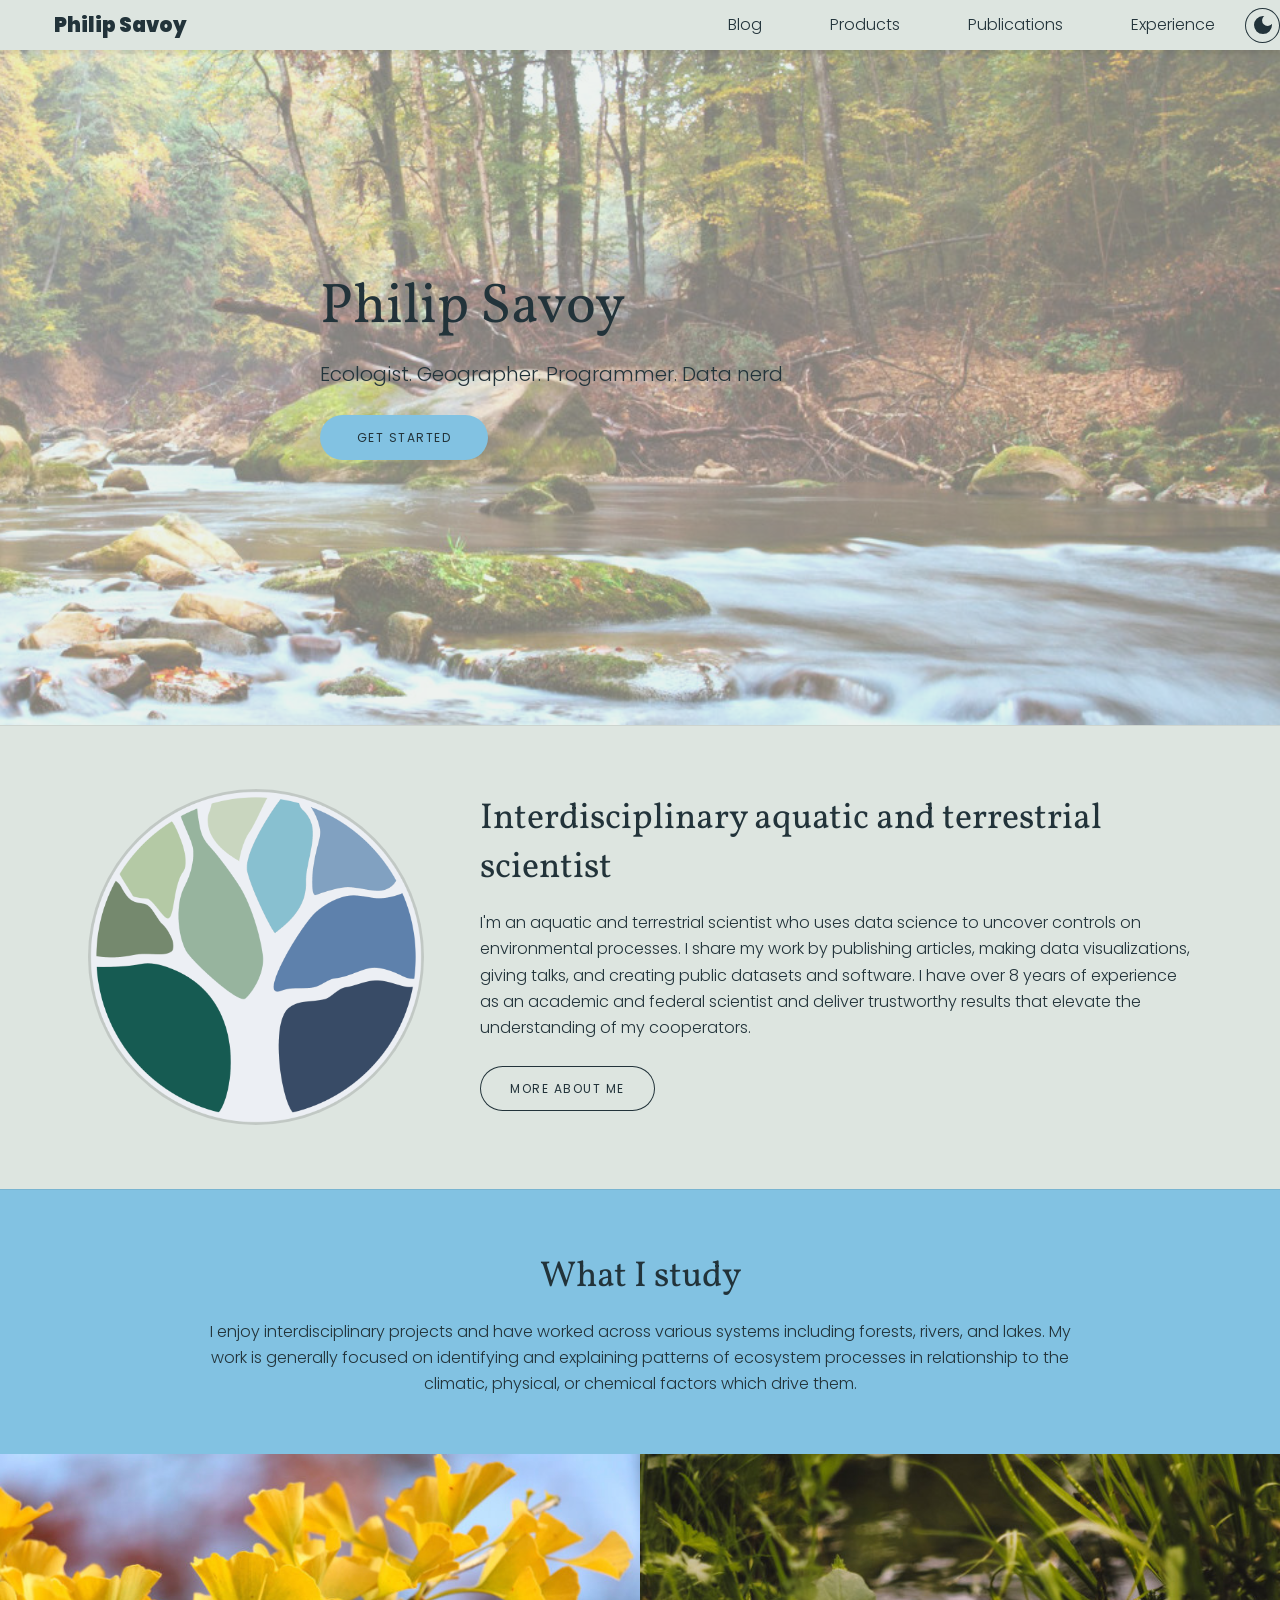
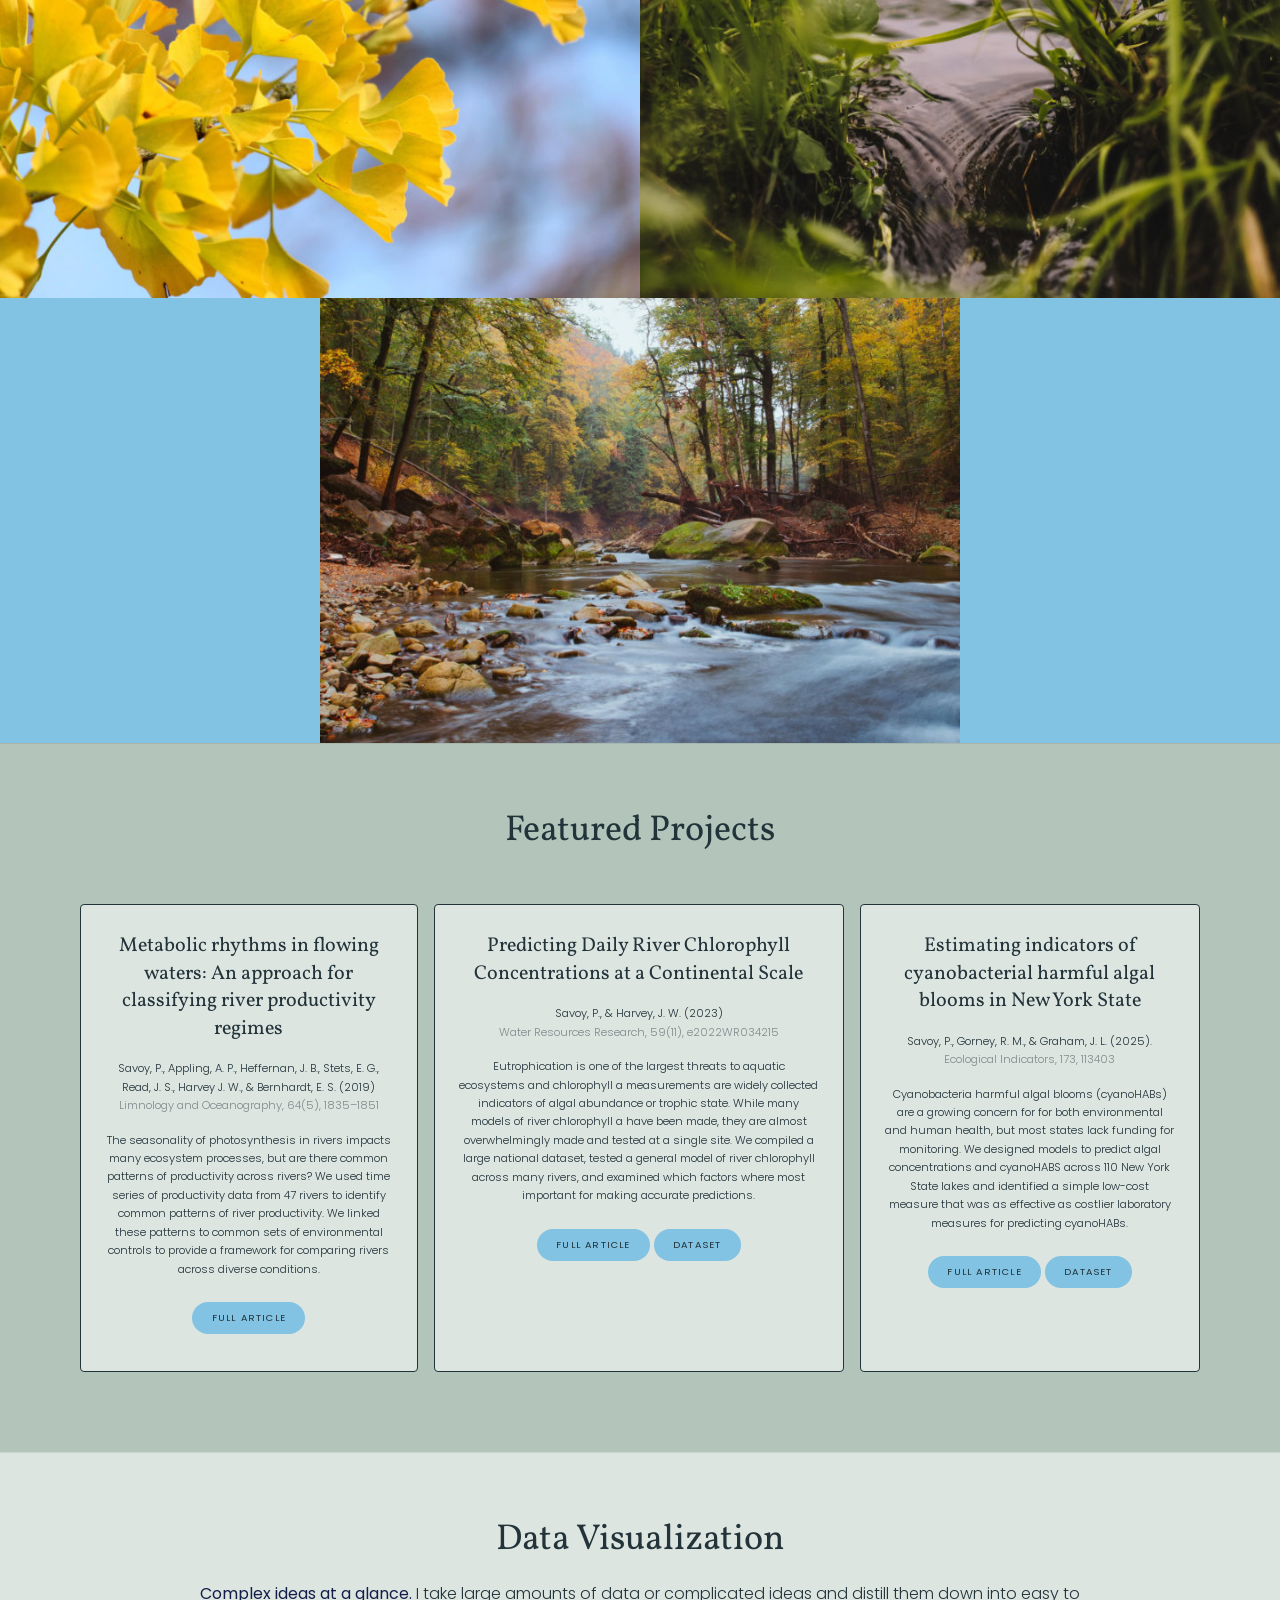
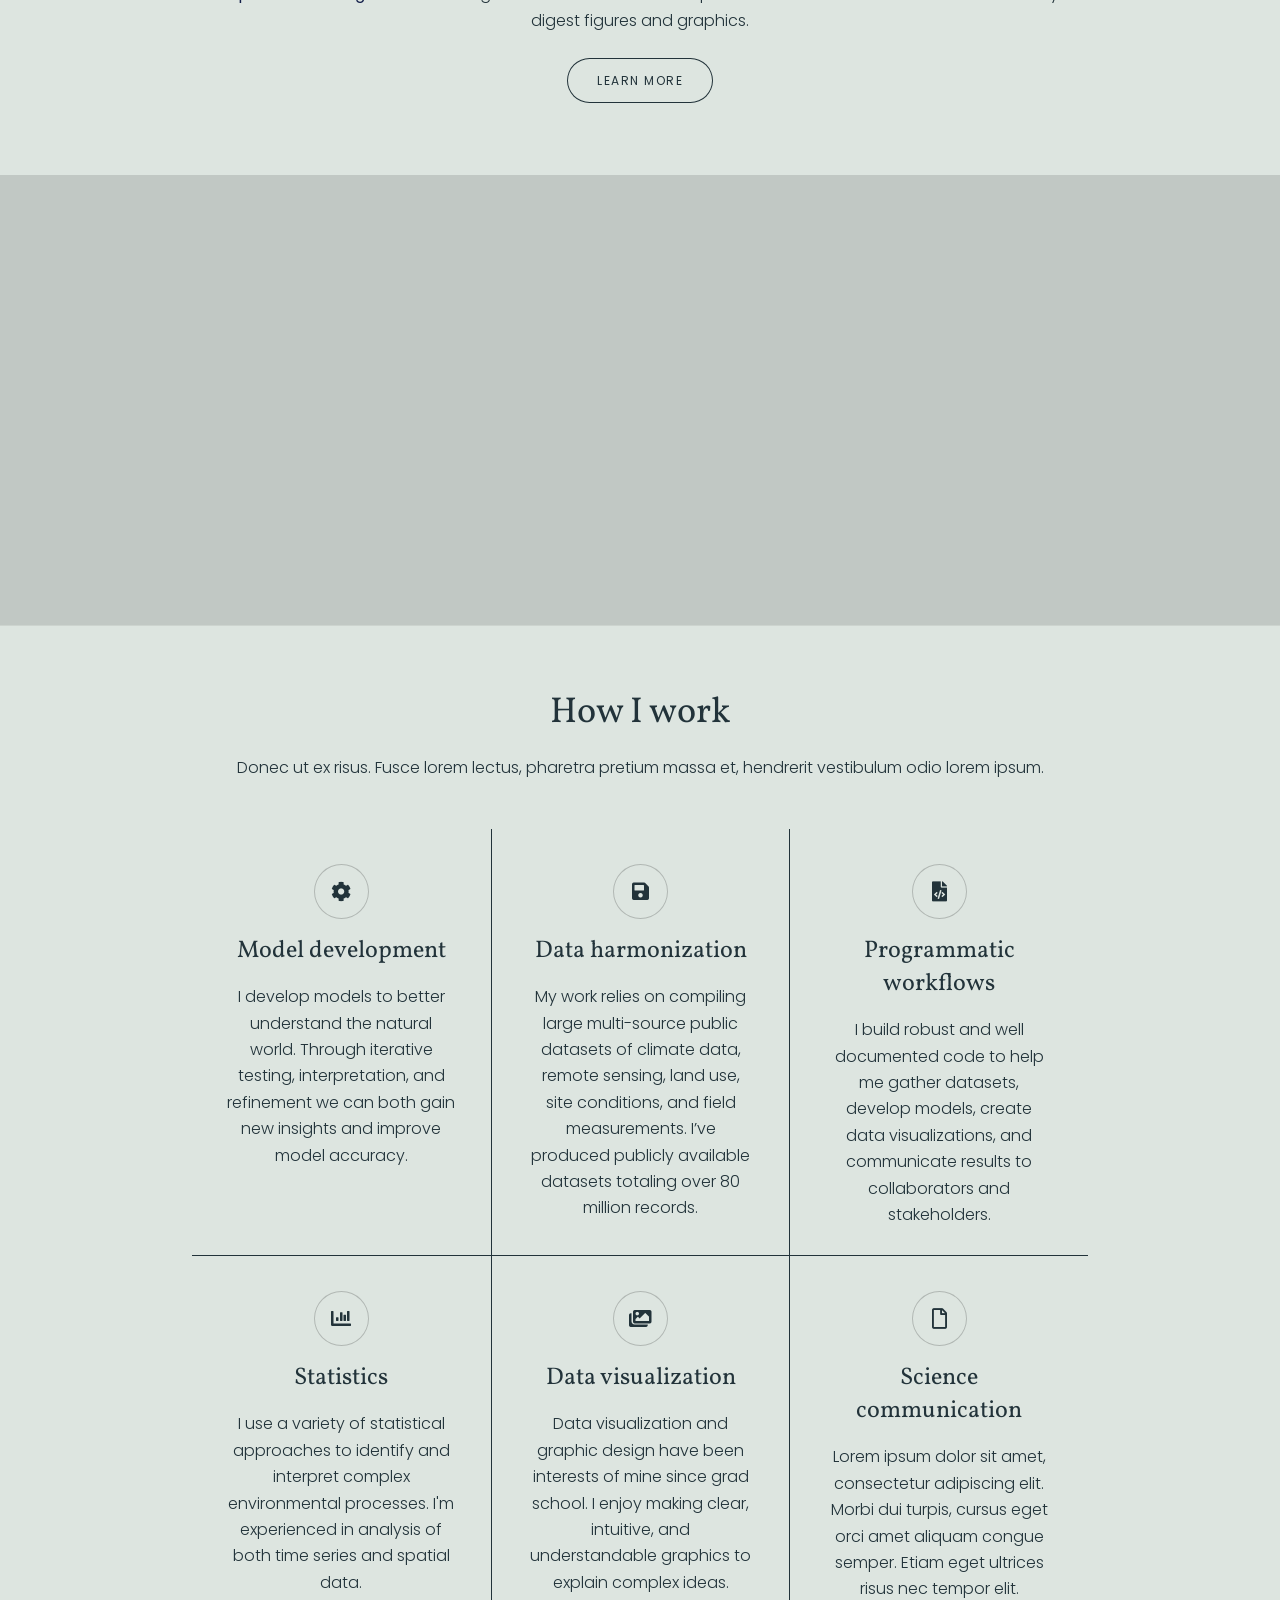
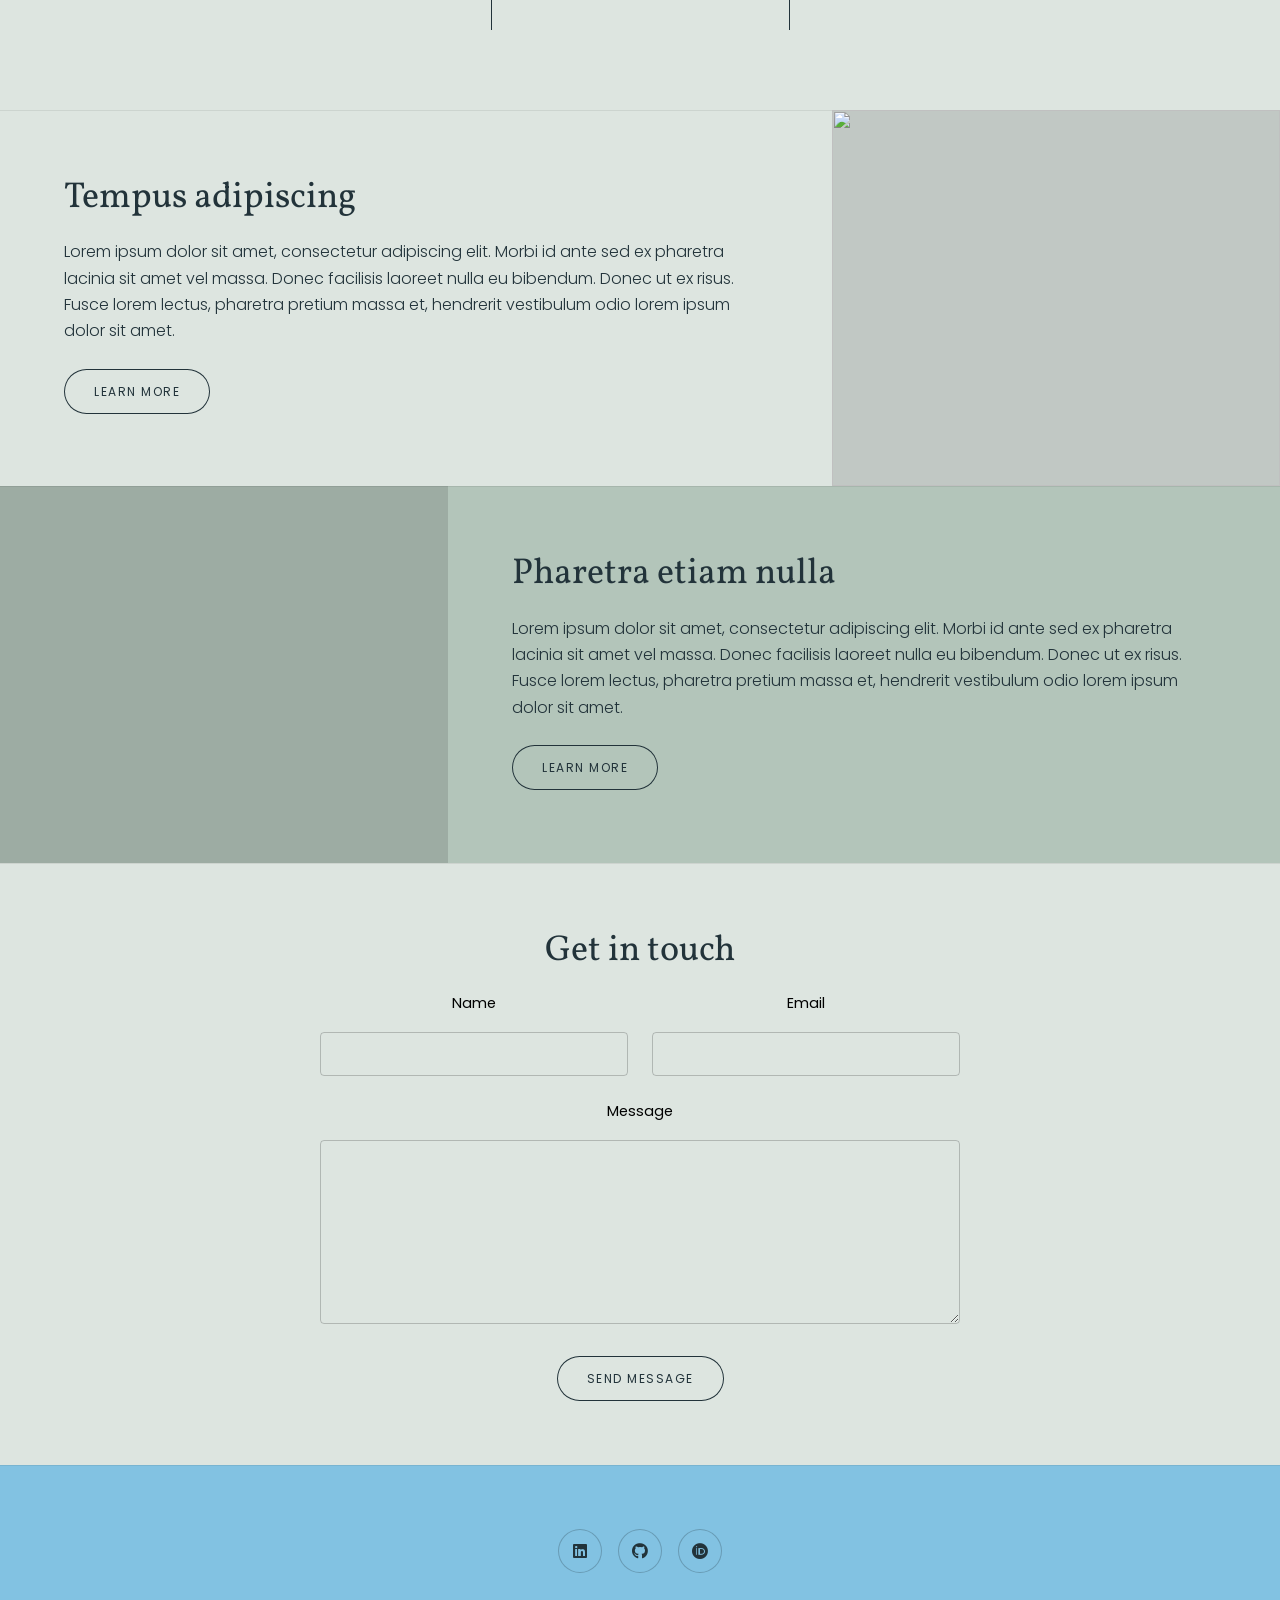
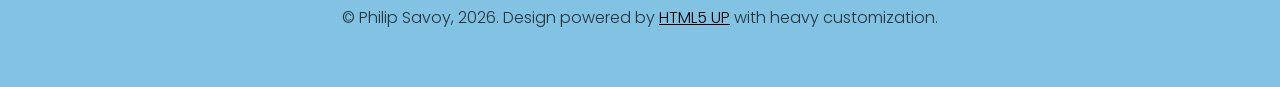
==== index.html @ df214ba5 "Adding bio section" ====
<!DOCTYPE HTML>
<!--
	Story by HTML5 UP
	html5up.net | @ajlkn
	Free for personal and commercial use under the CCA 3.0 license (html5up.net/license)
-->
<html>
	<head>
		<title>Philip Savoy</title>
		<meta charset="utf-8" />
		<meta name="viewport" content="width=device-width, initial-scale=1, user-scalable=no" />
		<link rel="stylesheet" href="assets/css/main.css" />
		<noscript><link rel="stylesheet" href="assets/css/noscript.css" /></noscript>

		<!-- JS for theme switch -->
		<script type="text/javascript" src="assets/js/darkmode.js" defer></script>
	</head>

	<body class="is-preload">
		<!-- Navbar -->
			<nav>
				<!-- Mobile sidebar menu -->
					<ul class="sidebar">
						<li onclick=hideSidebar()><a href="#"><svg xmlns="http://www.w3.org/2000/svg" height="26" viewBox="0 96 960 960"
									width="26">
									<path d="m249 849-42-42 231-231-231-231 42-42 231 231 231-231 42 42-231 231 231 231-42 42-231-231-231 231Z" />
								</svg></a></li>
						<li><a href="#">Blog</a></li>
						<li><a href="#">Products</a></li>
						<li><a href="publications.html">Publications</a></li>
						<li><a href="experience.html">Experience</a></li>
					</ul>
			
				<!-- Desktop menu -->
					<ul>
						<li><a href="index.html">Philip Savoy</a></li>
						<li class="hideOnMobile"><a href="#">Blog</a></li>
						<li class="hideOnMobile"><a href="#">Products</a></li>
						<li class="hideOnMobile"><a href="publications.html">Publications</a></li>
						<li class="hideOnMobile"><a href="experience.html">Experience</a></li>
						<li class="menu-button" onclick=showSidebar()><a href="#"><svg xmlns="http://www.w3.org/2000/svg" height="26"
									viewBox="0 96 960 960" width="26">
									<path d="M120 816v-60h720v60H120Zm0-210v-60h720v60H120Zm0-210v-60h720v60H120Z" />
								</svg></a></li>
						<button id="theme-switch">
							<svg xmlns="http://www.w3.org/2000/svg" height="24px" viewBox="0 -960 960 960" width="24px" fill="#e3e3e3">
								<path
									d="M480-120q-150 0-255-105T120-480q0-150 105-255t255-105q14 0 27.5 1t26.5 3q-41 29-65.5 75.5T444-660q0 90 63 153t153 63q55 0 101-24.5t75-65.5q2 13 3 26.5t1 27.5q0 150-105 255T480-120Z" />
							</svg>
							<svg xmlns="http://www.w3.org/2000/svg" height="24px" viewBox="0 -960 960 960" width="24px" fill="#e3e3e3">
								<path
									d="M338.5-338.5Q280-397 280-480t58.5-141.5Q397-680 480-680t141.5 58.5Q680-563 680-480t-58.5 141.5Q563-280 480-280t-141.5-58.5ZM200-440H40v-80h160v80Zm720 0H760v-80h160v80ZM440-760v-160h80v160h-80Zm0 720v-160h80v160h-80ZM256-650l-101-97 57-59 96 100-52 56Zm492 496-97-101 53-55 101 97-57 59Zm-98-550 97-101 59 57-100 96-56-52ZM154-212l101-97 55 53-97 101-59-57Z" />
							</svg>
						</button>
					</ul>
			</nav>
			
			<script>
				function showSidebar() {
					const sidebar = document.querySelector('.sidebar')
					sidebar.style.display = 'flex'
				}
				function hideSidebar() {
					const sidebar = document.querySelector('.sidebar')
					sidebar.style.display = 'none'
				}
			</script>

		<!-- Wrapper -->
			<div id="wrapper" class="divided">

				<!-- Hero banner -->
					<section class="banner style5 orient-left content-align-left image-position-right fullscreen onload-image-fade-in onload-content-fade-right">
						<div class="content">
							<h1>Philip Savoy</h1>
							<p class="major">Ecologist. Geographer. Programmer. Data nerd</p>
							<ul class="actions stacked">
								<li><a href="#first" class="button pal-primary big wide smooth-scroll-middle">Get Started</a></li>
							</ul>
						</div>
						<div class="image">
							<img src="images/hero-banner.jpg" alt="" />
						</div>
					</section>

				<!-- Personal introduction -->
					<section class="spotlight style2 color2 orient-right content-align-left image-position-center onscroll-image-fade-in" id="first">
						<div class="content">
							<h2>Interdisciplinary aquatic and terrestrial scientist</h2>
							<p>
								I'm an aquatic and terrestrial scientist who uses data science to 
								uncover controls on environmental processes. I share my work by 
								publishing articles, making data visualizations, giving talks, and 
								creating public datasets and software. I have over 8 years of experience 
								as an academic and federal scientist and deliver trustworthy results that
								elevate the understanding of my cooperators.
							</p>

							<ul class="actions stacked">
								<li><a href="bio.html" class="button default">More about me</a></li>
							</ul>
						</div>
						<div class="image">
							<img src="images/personal-logo.png" alt="" />
						</div>
					</section>

				<!-- What I study gallery -->
					<section class="wrapper style1 color3 align-center">
						<!-- Section heading -->
							<div class="inner">
								<h2>What I study</h2>
								<p>
									I enjoy interdisciplinary projects and have worked across various systems including forests, rivers, and lakes. 
									My work is generally focused on identifying and explaining patterns of ecosystem processes in relationship 
									to the climatic, physical, or chemical factors which drive them.
								</p>
							</div>
					
						<!-- Gallery -->
							<div class="gallery style1 big lightbox onscroll-fade-in">
								<!-- Phenology -->
									<article>
										<a href="phenology.html" class="image">
											<img src="images/gallery/thumbs/phenology-gallery.jpg" alt="" />
										</a>
										<div class="caption">
											<h3>Phenology</h3>
											<p>Phenology is the rhythm of the natural world and results from interactions between biology and the environment.</p>
											<ul class="actions fixed">
												<li><span class="button small">Learn more</span></li>
											</ul>
										</div>
									</article>

								<!-- Water quality -->
									<article>
										<a href="water-quality.html" class="image">
											<img src="images/gallery/thumbs/water-quality-gallery.jpg" alt="" />
										</a>
										<div class="caption">
											<h3>Water Quality</h3>
											<p>Assessing water resources based on a combination of biological, chemical, and physical characteristics.</p>
											<ul class="actions fixed">
												<li><span class="button small">Learn more</span></li>
											</ul>
										</div>
									</article>

								<!-- Ecosystem metabolism -->
									<article>
										<a href="ecosystem-metabolism.html" class="image">
											<img src="images/gallery/thumbs/metabolism-gallery.jpg" alt="" />
										</a>
										<div class="caption">
											<h3>Ecosystem Metabolism</h3>
											<p>How ecosystems create and consume energy.</p>
											<ul class="actions fixed">
												<li><span class="button small">Learn more</span></li>
											</ul>
										</div>
									</article>
							</div>
					</section>


				<!-- Featured projects -->
					<section class="wrapper style1 color1 align-center">
						<!-- Section heading -->
							<div class="inner">
								<h2>Featured Projects</h2>
							</div>

							<!-- Featured publications container -->
								<div class="featured-publications">
									<!-- Metabolic regimes -->
										<div class="featured-publication-entry" style="background-color: var(--pal-background);">
											<!-- <img src="images/paper-thumbnails/untitled.jpg" alt="" /> -->
									
											<div class="featured-publication-info">
												<h3>Metabolic rhythms in flowing waters: An approach for classifying river productivity regimes</h3>
												<p class="publication-authors">Savoy, P., Appling, A. P., Heffernan, J. B., Stets, E. G., Read, J. S., Harvey J. W., & Bernhardt, E. S. (2019)</p>
												<p class="publication-journal">Limnology and Oceanography, 64(5), 1835–1851</p>
									
												<p class="publication-summary">
													The seasonality of photosynthesis in rivers impacts many ecosystem processes, but are there common 
													patterns of productivity across rivers? We used time series of productivity data from 47 rivers to 
													identify common patterns of river productivity. We linked these patterns to common sets of environmental 
													controls to provide a framework for comparing rivers across diverse conditions.
												</p>
									
												<a href="https://doi.org/10.1002/lno.11154" class="button primary action small smooth-scroll-middle">Full article</a>
											</div>
										</div>
								
									<!-- River chlorophyll ML -->
										<div class="featured-publication-entry" style="background-color: var(--pal-background);">
											<!-- <img src="images/paper-thumbnails/chlorophyll-ml.jpg" alt="" /> -->
									
											<div class="featured-publication-info">
												<h3>Predicting Daily River Chlorophyll Concentrations at a Continental Scale</h3>
												<p class="publication-authors">Savoy, P., & Harvey, J. W. (2023)</p>
												<p class="publication-journal">Water Resources Research, 59(11), e2022WR034215</p>
									
												<p class="publication-summary">
													Eutrophication is one of the largest threats to aquatic ecosystems and chlorophyll a 
													measurements are widely collected indicators of algal abundance or trophic state. 
													While many models of river chlorophyll a have been made, they are almost overwhelmingly 
													made and tested at a single site. We compiled a large national dataset, tested a 
													general model of river chlorophyll across many rivers, and examined which factors where 
													most important for making accurate predictions.
												</p>
									
												<a href="https://doi.org/10.1029/2022WR034215" class="button primary action small smooth-scroll-middle">Full article</a>
												<a href="https://www.sciencebase.gov/catalog/item/61fd6865d34e622189ced573" class="button primary action small smooth-scroll-middle">Dataset</a>
												
											</div>
										</div>
								
									<!-- Savoy et al. 2025 Ecological Indicators -->
										<div class="featured-publication-entry" style="background-color: var(--pal-background);">
											<!-- <img src="images/paper-thumbnails/savoy-ecological-indicators-2025.jpg" alt="" /> -->
									
											<div class="featured-publication-info">
												<h3>Estimating indicators of cyanobacterial harmful algal blooms in New York State</h3>
												<p class="publication-authors">Savoy, P., Gorney, R. M., & Graham, J. L. (2025).</p>
												<p class="publication-journal">Ecological Indicators, 173, 113403</p>
									
												<p class="publication-summary">Cyanobacteria harmful algal blooms (cyanoHABs) are a growing concern for for both
													environmental and human health,
													but most states lack funding for monitoring. We designed models to predict algal concentrations and cyanoHABS
													across 110 New York State lakes
													and identified a simple low-cost measure that was as effective as costlier laboratory measures for predicting
													cyanoHABs.
												</p>
									
												<a href="https://doi.org/10.1016/j.ecolind.2025.113403" class="button primary action small smooth-scroll-middle">Full
													article</a>
												<a href="https://www.sciencebase.gov/catalog/item/67897fefd34e555111215703"
													class="button primary action small smooth-scroll-middle"></span>Dataset</a>

											</div>
								</div>

					</section>


				<!-- Dataviz -->
					<section class="wrapper style1 align-center">
						<!-- Section heading -->
							<div class="inner">
								<h2>Data Visualization</h2>
								<p>
									<b style="color: var(--pal-accent);">Complex ideas at a glance.</b> I take large amounts of data or complicated ideas and distill them 
									down into easy to digest figures and graphics.
								</p>
								
								<!-- Call to action -->
									<ul class="actions stacked">
										<li><a href="#" class="button default">Learn More</a></li>
									</ul>
							</div>

						<!-- Gallery -->
							<div class="gallery style2 medium lightbox onscroll-fade-in">
								<article>
									<a href="images/dataviz/light_limitation_map.png" class="image">
										<img src="images/dataviz/light_limitation_map_thumb.png" alt="" />
									</a>
									<div class="caption">
										<p>We predicted what limits light available for river primary producers at over 2 million reaches. We found that water column processes most limited productivity for 50% of the nation’s river length and 80% of its
										surface area.</p>
										<ul class="actions fixed">
											<li><span class="button small">See larger image</span></li>
										</ul>
									</div>
								</article>

								<article>
									<a href="images/dataviz/phenology-metabolism.jpg" class="image">
										<img src="images/dataviz/phenology-metabolism-thumb.jpg" alt="" />
									</a>
									<div class="caption">
										<p>
											Here I look at how production and consumption of energy in rivers changes throughout the year in relation to seasonal
											changes in terrestrial vegetation. Higher rates of heterotrophy during leaf senesecence could be related to higer 
											inputs of organic matter from leaf litterfall.
										</p>
										<ul class="actions fixed">
											<li><span class="button small">See larger image</span></li>
										</ul>
									</div>
								</article>

								<article>
									<a href="images/dataviz/monitoring-ternary.jpg" class="image">
										<img src="images/dataviz/monitoring-ternary-thumb.jpg" alt="" />
									</a>
									<div class="caption">
										<p>
											The United States Geological Survey maintains a number of sensors which continuously 
											monitor water quality. In the lower 48 states, 46% of those sites were located at 
											sites where the surrounding land cover was mostly natural and only 9% of the sites
											were located in predominantly agriculture.
										</p>
										<ul class="actions fixed">
											<li><span class="button small">See larger image</span></li>
										</ul>
									</div>
								</article>

								<article>
									<a href="images/dataviz/nwm-timing.jpg" class="image">
										<img src="images/dataviz/nwm-timing-thumb.jpg" alt="" />
									</a>
									<div class="caption">
										<p>
											Here I take a look at streamflow estimates from 18,495 streams from 1979-2020
											and see which months had the highest total streamflow. I also look to see 
											if the highest streamflow tends to happen regularly at the same time of year.
										</p>
										<ul class="actions fixed">
											<li><span class="button small">See larger image</span></li>
										</ul>
									</div>
								</article>
							</div>

					</section>

				<!-- Six -->
					<section class="wrapper style1 align-center">
						<div class="inner">
							<h2>How I work</h2>
							<p>Donec ut ex risus. Fusce lorem lectus, pharetra pretium massa et, hendrerit vestibulum odio lorem ipsum.</p>
							<div class="items style1 medium onscroll-fade-in">
								<section>
									<span class="icon solid style2 major fa-cog"></span>
									<h3>Model development</h3>
									<p> 
										I develop models to better understand the natural world. Through iterative testing, interpretation, and refinement we can both gain new insights and improve model
										accuracy.
									</p>
								</section>
								<section>
									<span class="icon solid style2 major fa-save"></span>
									<h3>Data harmonization</h3>
									<p>
										My work relies on compiling large multi-source public datasets of climate data, remote sensing, land use, site
										conditions, and field measurements. I’ve produced publicly available datasets totaling over 80 million records.
									</p>
								</section>
								<section>
									<span class="icon solid style2 major fa-file-code"></span>
									<h3>Programmatic workflows</h3>
									<p>
										I build robust and well documented code to help me gather datasets, develop models, create data visualizations, and
										communicate results to collaborators and stakeholders.
									</p>
								</section>
								<section>
									<span class="icon solid style2 major fa-chart-bar"></span>
									<h3>Statistics</h3>
									<p>
										I use a variety of statistical approaches to identify and interpret complex environmental processes. I'm experienced in 
										analysis of both time series and spatial data.
									</p>
								</section>
								<section>
									<span class="icon solid style2 major fa-images"></span>
									<h3>Data visualization</h3>
									<p>
										Data visualization and graphic design have been interests of mine since grad school. I enjoy making clear, intuitive,
										and understandable graphics to explain complex ideas.
									</p>
								</section>
								<section>
									<span class="icon style2 major fa-file"></span>
									<h3>Science communication</h3>
									<p>Lorem ipsum dolor sit amet, consectetur adipiscing elit. Morbi dui turpis, cursus eget orci amet aliquam congue semper. Etiam eget ultrices risus nec tempor elit.</p>
								</section>

							</div>
						</div>
					</section>

				<!-- Three -->
					<section class="spotlight style1 orient-left content-align-left image-position-center onscroll-image-fade-in">
						<div class="content">
							<h2>Tempus adipiscing</h2>
							<p>Lorem ipsum dolor sit amet, consectetur adipiscing elit. Morbi id ante sed ex pharetra lacinia sit amet vel
								massa. Donec facilisis laoreet nulla eu bibendum. Donec ut ex risus. Fusce lorem lectus, pharetra pretium massa
								et, hendrerit vestibulum odio lorem ipsum dolor sit amet.</p>
							<ul class="actions stacked">
								<li><a href="#" class="button">Learn More</a></li>
							</ul>
						</div>
						<div class="image">
							<img src="images/spotlight02.jpg" alt="" />
						</div>
					</section>
				
				<!-- Four -->
					<section class="spotlight style1 color1 orient-right content-align-left image-position-center onscroll-image-fade-in">
						<div class="content">
							<h2>Pharetra etiam nulla</h2>
							<p>Lorem ipsum dolor sit amet, consectetur adipiscing elit. Morbi id ante sed ex pharetra lacinia sit amet vel
								massa. Donec facilisis laoreet nulla eu bibendum. Donec ut ex risus. Fusce lorem lectus, pharetra pretium massa
								et, hendrerit vestibulum odio lorem ipsum dolor sit amet.</p>
							<ul class="actions stacked">
								<li><a href="#" class="button">Learn More</a></li>
							</ul>
						</div>
						<div class="image">
							<img src="images/spotlight03.jpg" alt="" />
						</div>
					</section>

				<!-- Seven -->
					<section class="wrapper style1 align-center">
						<div class="inner medium">
							<h2>Get in touch</h2>
							<form method="post" action="#">
								<div class="fields">
									<div class="field half">
										<label for="name">Name</label>
										<input type="text" name="name" id="name" value="" />
									</div>
									<div class="field half">
										<label for="email">Email</label>
										<input type="email" name="email" id="email" value="" />
									</div>
									<div class="field">
										<label for="message">Message</label>
										<textarea name="message" id="message" rows="6"></textarea>
									</div>
								</div>
								<ul class="actions special">
									<li><input type="submit" name="submit" id="submit" value="Send Message" /></li>
								</ul>
							</form>

						</div>
					</section>

				<!-- Footer -->
					<footer class="wrapper style1 color3 align-center">
						<div class="inner">
							<ul class="icons">
								<li><a href="https://www.linkedin.com/in/phil-savoy-660057300/" class="icon brands style2 fa-linkedin"><span class="label">LinkedIn</span></a></li>
								<li><a href="https://github.com/psavoy" class="icon brands style2 fa-github"><span class="label">Github</span></a></li>
								<li><a href="https://orcid.org/0000-0002-6075-837X" class="icon brands style2 fa-orcid"><span class="label">ORCiD</span></a></li>
							</ul>
							<p>&copy; Philip Savoy, 2026. Design powered by <a href="https://html5up.net">HTML5 UP</a> with heavy customization.</p>
						</div>
					</footer>

			</div>

		<!-- Scripts -->
			<script src="assets/js/jquery.min.js"></script>
			<script src="assets/js/jquery.scrollex.min.js"></script>
			<script src="assets/js/jquery.scrolly.min.js"></script>
			<script src="assets/js/browser.min.js"></script>
			<script src="assets/js/breakpoints.min.js"></script>
			<script src="assets/js/util.js"></script>
			<script src="assets/js/main.js"></script>

	</body>
</html>
---- assets/css/main.css ----
@import url(fontawesome-all.min.css);
@import url("https://fonts.googleapis.com/css?family=Source+Sans+Pro:300,300i,400,400i");

/* Poppins */
@import url('https://fonts.googleapis.com/css2?family=Poppins:ital,wght@0,100;0,200;0,300;0,400;0,500;0,600;0,700;0,800;0,900;1,100;1,200;1,300;1,400;1,500;1,600;1,700;1,800;1,900&display=swap');

/* Vollkorn */
@import url('https://fonts.googleapis.com/css2?family=Vollkorn:ital,wght@0,400..900;1,400..900&display=swap');

/* ========== BASIC STYLING ========== */
/* nord colors */
:root {
	--pal-text: #22333a;
	/* 60% */
	--pal-background: #dde5e0;
	--pal-background-shade: #B3C5BA;
	/* 30% */
	--pal-primary: #82c2e2;
	/* 10% */
	--pal-secondary: #b1c5a6;
	--pal-accent: #121e49;
}

/* ========== NAVBAR AND MENU ========== */
/* nav bar */
nav {
	position: fixed;
	top: 0;
	width: 100%;
	z-index: 100;
	height: 50px;
	background-color: var(--pal-background);
	box-shadow: 3px 3px 5px rgba(0, 0, 0, 0.1);
	/* height: 2.2rem; */
}

/* styles for ul */
nav ul {
	width: 100%;
	list-style: none;
	display: flex;
	justify-content: flex-end;
	align-items: center;
}

/* navigation link list items */
nav li {
	height: 50px;
}

/* anchor tags */
nav a {
	height: 100%;
	padding: 0 30px;
	text-decoration: none;
	/* remove default underline */
	display: flex;
	align-items: center;
	color: var(--pal-text);
}

/* hover over link */
nav a:hover {
	background-color: var(--pal-primary);
}

/* aligning the home link to the left */
nav li:first-child {
	margin-right: auto;
	font-weight: 900;
	font-size: 20px;
}

/* mobile sidebar */
.sidebar {
	position: fixed;
	top: 0;
	right: 0;
	height: 100vh;
	width: 250px;
	background-color: var(--pal-background);
	/* backdrop-filter: blur(12px); */
	box-shadow: -10px 0 10px rgba(0, 0, 0, 0.1);
	list-style: none;
	display: none;
	flex-direction: column;
	align-items: flex-start;
	justify-content: flex-start;
	fill: var(--pal-text);
	/* change color of "x" to close menu */
}

.sidebar li {
	width: 100%;
}

.sidebar a {
	width: 100%;
}

.menu-button {
	display: none;
	fill: var(--pal-text);
	/* change fill of hamburger menu */
}

@media(max-width: 800px) {
	.hideOnMobile {
		display: none;
	}

	.menu-button {
		display: block;
	}

}

@media(max-width: 400px) {
	.sidebar {
		width: 100%;
	}
}

/* ========== THEME SWITCHING ========== */
/* dark mode variant colors */
.darkmode {
	--pal-text: #eceff4;
	/* 60% */
	--pal-background: #2f3541;
	--pal-background-shade: #1C2027;
	/* 30% */
	--pal-primary: #5eb0d3;
	/* 10% */
	--pal-secondary: #b1c5a6;
	--pal-accent: #ebca89;

	/* --sidebar-color: rgb(36, 41, 51, 0.75); */
}

/* theme switch */
#theme-switch {
	height: 35px;
	width: 35px;
	padding: 0;
	border: none;
	background: none;
	display: flex;
	justify-content: center;
	align-items: center;
}

#theme-switch svg {
	fill: var(--pal-text)
}

/* hide sun icon when in light mode */
#theme-switch svg:last-child {
	display: none;
}

/* hide moon icon when in dark mode */
.darkmode #theme-switch svg:first-child {
	display: none;
}

.darkmode #theme-switch svg:last-child {
	display: block;
}

/* ========== IMAGE OVERLAY ========== */
/* image overlay to help font readability */
.overlay {
	border-image-source: linear-gradient(var(--pal-background), var(--pal-background));
	border-image-slice: fill 1;
}

/* ========== TIMELINE ========== */
:root {
	--stack-padding-top: 100px;
}

.timeline-wrapper {
	margin-top: 100px;
	padding-top: 150px;
	padding-bottom: 0px;
	max-width: 100ch;
	margin: 0 auto;
	font-family: -apple-system, BlinkMacSystemFont, "Segoe UI", Roboto, Helvetica,
		Arial, sans-serif, "Apple Color Emoji", "Segoe UI Emoji", "Segoe UI Symbol";
}

/* timeline card */
.timeline-card {
	top: 30px;
	position: sticky;
	border: 1px solid var(--pal-background);
	box-shadow: 5px 5px 5px rgba(0, 0, 0, 0.1);
	background-color: var(--pal-background);
	color: var(--pal-text);
	padding: 40px;
	border-radius: 4px;
	margin-bottom: 20px;

	h2 {
		padding: 0;
	}
}

/* container for employer & date */
.timeline-heading {
	display: flex;
	flex-direction: row;
	margin-bottom: -1.25rem;
}

/* separate formatting for components of the timeline card */
.timeline-employer {
	align-self: flex-start;
	margin-right: auto;
}

.timeline-date {
	align-self: flex-end;
}

.timeline-position {
	font-size: 1.25rem;
	margin-top: 0;
	padding-top: 0;
	margin-bottom: -0.1rem;
}

/* unstructured list formatting within timeline card */
.timeline-card ul {
	font-size: 0.75rem;
	margin-bottom: 0;
	margin-top: 0;
}

/* paragraph formatting within timeline card */
.timeline-card p {
	font-size: 1rem;
	margin-bottom: 0;
	margin-top: 0;
}

.timeline-card hr {
		margin-bottom: 0;
			margin-top: 1rem;
}

/* wrap animation in a media query for those that don't want to see the motion */
@media (prefers-reduced-motion: no-preference) {
	.timeline-card {
		animation: timeline-stack;
		animation-timeline: view(auto calc(100% - var(--stack-padding-top)));
	}

	@keyframes timeline-stack {
		to {
			filter: blur(20px);
			transform: scale(0.5);
		}
	}
}

@for $i from 1 through 8 {
	.timeline-card:nth-child(#{$i}n) {
		top: $i * 20px;
	}
}

/* ========== FEATURED PUBLICATIONS ========== */
/* container for multiple featured publications */
.featured-publications {
	display:flex;
	width: 100%;
	gap: 1em;
	padding: 0rem 5rem 5rem 5rem; /*top, right, bottom, left*/
}

/* container for image and text */
.featured-publication-entry {
	display: flex;
	align-items: flex-start;/* alignment vertically */
	border: 1px solid var(--pal-text);
	padding: 1.75rem 1rem 1.75rem 1rem;
	width: auto;
	min-width: 0;
	flex-direction: column;
	align-content: center;
	border-radius: 4px;
}

/* featured publication information */
.featured-publication-info {
	padding: 0rem 0.5rem 0rem 0.5rem; /*top, right, bottom, left*/
	width: 100%;
	height: 100%;
}
	
.featured-publication-info p {
	font-size: 0.7rem;
}

.featured-publication-info h3 {
	font-size: 1.25rem;
}

/* format for thumbnail picture */
.featured-publication-entry img {
	padding: 1rem 0.5rem 1rem 0.5rem;
	align-self: center;
	justify-self: unset;
	max-width: 100%;
}

/* reformat highlight publications for smaller screens */
@media screen and (max-width: 980px) {
	.featured-publications {
		flex-direction: column;
	}

	.featured-publication-entry img {
		width: 100%;
		height: 100%;
	}
}

/* ========== PUBLICATIONS ========== */
/* formatting for references */
#indent {
	text-indent: -25px;
	margin-left: 75px;
	margin-bottom: 0;
	margin-top: 0;
}

/* format to color my name */
#indent b{
	color: var(--pal-primary);
}

/* just to make it easier to space between entries */
.citation-center {
	margin-bottom: 1.5rem;
	margin-top: 0;
}

/* === Styling for highlight publications === */
/* container for publication links */
.citation-links {
	margin-left: 75px;
	display: flex;
	gap: 1em;
}

/* container for image and text */
.publication-entry {
	display: flex;
	align-items: flex-start; /* alignment vertically */
	border: 1px solid var(--pal-text);
}

.publication-entry.background {
	background-color: var(--pal-background);
}

.publication-entry.shade {
	background-color: var(--pal-background-shade);
}

/* format for thumbnail picture */
.publication-entry img {
	width: 35%;
	height: 100%;
	align-self: center;
	min-width: 25rem;
}

/* publication information */
.publication-info {
	padding: 2rem 7rem 2rem 7rem; /*top, right, bottom, left*/
	/* background-color: red;	 */
	width: 65%;
	height: 100%;
}

/* heading formatting within publication entry */
.publication-info h3 {
	font-size: 1.5rem;
	margin-bottom: 0;
	margin-top: 0;
}

/* authors */
.publication-authors {
	font-size: 1rem;
	margin-bottom: 0;
	margin-top: 0;
}

/* journal info */
.publication-journal {
	font-size: 1rem;
	margin-bottom: 0;
	margin-top: 0;
	opacity: 50%;
}

/* summary text */
.publication-summary {
	font-size: 1rem;
	margin-top: 1rem;
}

/* reformat highlight publications for smaller screens */
@media screen and (max-width: 980px) {
	.publication-entry {
		padding: 3.75rem 3rem 1.75rem 3rem;
		width: auto;
		min-width: 0;
		flex-direction: column;
		align-content: center;
	}

	.publication-info {
		padding: 1.5rem 5rem 1.5rem 5rem; /*top, right, bottom, left*/
		width: 100%;
		height: 100%;
	}

	.publication-entry img {
		width: 100%;
		justify-self: unset;
	}

}

/* ========== STORY BY HTML5 UP STYLING ========== */
/*
	Story by HTML5 UP
	html5up.net | @ajlkn
	Free for personal and commercial use under the CCA 3.0 license (html5up.net/license)
*/

html, body, div, span, applet, object,
iframe, h1, h2, h3, h4, h5, h6, p, blockquote,
pre, a, abbr, acronym, address, big, cite,
code, del, dfn, em, img, ins, kbd, q, s, samp,
small, strike, strong, sub, sup, tt, var, b,
u, i, center, dl, dt, dd, ol, ul, li, fieldset,
form, label, legend, table, caption, tbody,
tfoot, thead, tr, th, td, article, aside,
canvas, details, embed, figure, figcaption,
footer, header, hgroup, menu, nav, output, ruby,
section, summary, time, mark, audio, video {
	margin: 0;
	padding: 0;
	border: 0;
	font-size: 100%;
	font: inherit;
	vertical-align: baseline;}

article, aside, details, figcaption, figure,
footer, header, hgroup, menu, nav, section {
	display: block;}

body {
	line-height: 1;
	padding-top: 50px; /* account for navbar *ps*/
}

ol, ul {
	list-style: none;
}

blockquote, q {
	quotes: none;
}

	blockquote:before, blockquote:after, q:before, q:after {
		content: '';
		content: none;
	}

table {
	border-collapse: collapse;
	border-spacing: 0;
}

body {
	-webkit-text-size-adjust: none;
}

mark {
	background-color: transparent;
	color: inherit;
}

input::-moz-focus-inner {
	border: 0;
	padding: 0;
}

input, select, textarea {
	-moz-appearance: none;
	-webkit-appearance: none;
	-ms-appearance: none;
	appearance: none;
}

/* Basic */

	@-ms-viewport {
		width: device-width;
	}

	body {
		-ms-overflow-style: scrollbar;
	}

	@media screen and (max-width: 480px) {

		html, body {
			min-width: 320px;
		}

	}

	html {
		box-sizing: border-box;
	}

	*, *:before, *:after {
		box-sizing: inherit;
	}

	body {
		background: #ffffff;
	}

		body.is-preload *, body.is-preload *:before, body.is-preload *:after {
			-moz-animation: none !important;
			-webkit-animation: none !important;
			-ms-animation: none !important;
			animation: none !important;
			-moz-transition: none !important;
			-webkit-transition: none !important;
			-ms-transition: none !important;
			transition: none !important;
		}

/* Type */

	html {
		font-size: 18pt;
	}

		@media screen and (max-width: 1680px) {

			html {
				font-size: 14pt;
			}

		}

		@media screen and (max-width: 1280px) {

			html {
				font-size: 12pt;
			}

		}

		@media screen and (max-width: 736px) {

			html {
				font-size: 11pt;
			}

		}

		@media screen and (max-width: 360px) {

			html {
				font-size: 10pt;
			}

		}

	body {
		background-color: var(--pal-background);
		color: var(--pal-text);
	}

	body, input, select, textarea {
		font-family: Poppins, Helvetica, sans-serif; /*"Source Sans Pro", Helvetica, sans-serif;*/ /*ps*/
		font-size: 1rem;
		font-weight: 300;
		line-height: 1.65;
	}

	a {
		-moz-transition: color 0.2s ease-in-out;
		-webkit-transition: color 0.2s ease-in-out;
		-ms-transition: color 0.2s ease-in-out;
		transition: color 0.2s ease-in-out;
		text-decoration: underline;
	}

		a:hover {
			text-decoration: none;
		}

	strong, b {
		font-weight: 400;
	}

	em, i {
		font-style: italic;
	}

	p {
		margin: 0 0 1.5rem 0; /* reduce spacing between paragraphs *ps*/
	}

		p.major {
			font-size: 1.25rem;
		}

	h1, h2, h3, h4, h5, h6 {
		font-weight: 300;
		line-height: 1.375;
		letter-spacing: em; /* adjustted back to 0 *ps*/
		margin: 0 0 1rem 0;
		font-family: Vollkorn; /*ps*/
	}

		h1 a, h2 a, h3 a, h4 a, h5 a, h6 a {
			color: inherit;
			text-decoration: none;
		}

	h1 {
		font-size: 3.5rem;
		line-height: 1.2;
	}

	h2 {
		font-size: 2.25rem;
	}

	h3 {
		font-size: 1.5rem;
	}

	h4 {
		font-size: 1.1rem;
	}

	h5 {
		font-size: 0.9rem;
	}

	h6 {
		font-size: 0.7rem;
	}

	sub {
		font-size: 0.8rem;
		position: relative;
		top: 0.5rem;
	}

	sup {
		font-size: 0.8rem;
		position: relative;
		top: -0.5rem;
	}

	blockquote {
		border-left: solid 4px;
		font-style: italic;
		margin: 0 0 2rem 0;
		padding: 0.5rem 0 0.5rem 2rem;
	}

	code {
		border-radius: 4px;
		font-family: "Courier New", monospace;
		font-size: 0.9em;
		margin: 0 0.25rem;
		padding: 0.25rem 0.325rem;
	}

	pre {
		-webkit-overflow-scrolling: touch;
		font-family: "Courier New", monospace;
		font-size: 0.9em;
		margin: 0 0 2rem 0;
	}

		pre code {
			display: block;
			line-height: 1.5;
			padding: 0.75rem 1rem;
			overflow-x: auto;
		}

	hr {
		border: 0;
		border-bottom: solid 1px;
		margin: 2.5rem 0;
	}

		hr.major {
			margin: 3.5rem 0;
		}

	.align-left {
		text-align: left;
	}

	.align-center {
		text-align: center;
	}

	.align-right {
		text-align: right;
	}

	@media screen and (max-width: 736px) {

		p.major {
			font-size: 1.rem;
		}

		h1 {
			font-size: 2.5rem;
		}

		h2 {
			font-size: 2rem;
		}

		h3 {
			font-size: 1.25rem;
		}

		h4 {
			font-size: 1rem;
		}

	}

	input, select, textarea {
		color: #000000;
	}

	a {
		color: #000000;
	}

		/* a:hover {
			color: var(--pal-primary);
		} */

	strong, b {
		color: #000000;
	}

	h1, h2, h3, h4, h5, h6 {
		color: var(--pal-text);
	}

	blockquote {
		border-left-color: rgba(0, 0, 0, 0.2);
	}

	code {
		background: rgba(0, 0, 0, 0.05);
		border-color: rgba(0, 0, 0, 0.2);
	}

	hr {
		border-bottom-color: rgba(0, 0, 0, 0.2);
	}

/* Row */

	.row {
		display: flex;
		flex-wrap: wrap;
		box-sizing: border-box;
		align-items: stretch;
	}

		.row > * {
			box-sizing: border-box;
		}

		.row.gtr-uniform > * > :last-child {
			margin-bottom: 0;
		}

		.row.aln-left {
			justify-content: flex-start;
		}

		.row.aln-center {
			justify-content: center;
		}

		.row.aln-right {
			justify-content: flex-end;
		}

		.row.aln-top {
			align-items: flex-start;
		}

		.row.aln-middle {
			align-items: center;
		}

		.row.aln-bottom {
			align-items: flex-end;
		}

		.row > .imp {
			order: -1;
		}

		.row > .col-1 {
			width: 8.33333%;
		}

		.row > .off-1 {
			margin-left: 8.33333%;
		}

		.row > .col-2 {
			width: 16.66667%;
		}

		.row > .off-2 {
			margin-left: 16.66667%;
		}

		.row > .col-3 {
			width: 25%;
		}

		.row > .off-3 {
			margin-left: 25%;
		}

		.row > .col-4 {
			width: 33.33333%;
		}

		.row > .off-4 {
			margin-left: 33.33333%;
		}

		.row > .col-5 {
			width: 41.66667%;
		}

		.row > .off-5 {
			margin-left: 41.66667%;
		}

		.row > .col-6 {
			width: 50%;
		}

		.row > .off-6 {
			margin-left: 50%;
		}

		.row > .col-7 {
			width: 58.33333%;
		}

		.row > .off-7 {
			margin-left: 58.33333%;
		}

		.row > .col-8 {
			width: 66.66667%;
		}

		.row > .off-8 {
			margin-left: 66.66667%;
		}

		.row > .col-9 {
			width: 75%;
		}

		.row > .off-9 {
			margin-left: 75%;
		}

		.row > .col-10 {
			width: 83.33333%;
		}

		.row > .off-10 {
			margin-left: 83.33333%;
		}

		.row > .col-11 {
			width: 91.66667%;
		}

		.row > .off-11 {
			margin-left: 91.66667%;
		}

		.row > .col-12 {
			width: 100%;
		}

		.row > .off-12 {
			margin-left: 100%;
		}

		.row.gtr-0 {
			margin-top: 0;
			margin-left: 0rem;
		}

			.row.gtr-0 > * {
				padding: 0 0 0 0rem;
			}

			.row.gtr-0.gtr-uniform {
				margin-top: 0rem;
			}

				.row.gtr-0.gtr-uniform > * {
					padding-top: 0rem;
				}

		.row.gtr-25 {
			margin-top: 0;
			margin-left: -0.5rem;
		}

			.row.gtr-25 > * {
				padding: 0 0 0 0.5rem;
			}

			.row.gtr-25.gtr-uniform {
				margin-top: -0.5rem;
			}

				.row.gtr-25.gtr-uniform > * {
					padding-top: 0.5rem;
				}

		.row.gtr-50 {
			margin-top: 0;
			margin-left: -1rem;
		}

			.row.gtr-50 > * {
				padding: 0 0 0 1rem;
			}

			.row.gtr-50.gtr-uniform {
				margin-top: -1rem;
			}

				.row.gtr-50.gtr-uniform > * {
					padding-top: 1rem;
				}

		.row {
			margin-top: 0;
			margin-left: -2rem;
		}

			.row > * {
				padding: 0 0 0 2rem;
			}

			.row.gtr-uniform {
				margin-top: -2rem;
			}

				.row.gtr-uniform > * {
					padding-top: 2rem;
				}

		.row.gtr-150 {
			margin-top: 0;
			margin-left: -3rem;
		}

			.row.gtr-150 > * {
				padding: 0 0 0 3rem;
			}

			.row.gtr-150.gtr-uniform {
				margin-top: -3rem;
			}

				.row.gtr-150.gtr-uniform > * {
					padding-top: 3rem;
				}

		.row.gtr-200 {
			margin-top: 0;
			margin-left: -4rem;
		}

			.row.gtr-200 > * {
				padding: 0 0 0 4rem;
			}

			.row.gtr-200.gtr-uniform {
				margin-top: -4rem;
			}

				.row.gtr-200.gtr-uniform > * {
					padding-top: 4rem;
				}

		@media screen and (max-width: 1680px) {

			.row {
				display: flex;
				flex-wrap: wrap;
				box-sizing: border-box;
				align-items: stretch;
			}

				.row > * {
					box-sizing: border-box;
				}

				.row.gtr-uniform > * > :last-child {
					margin-bottom: 0;
				}

				.row.aln-left {
					justify-content: flex-start;
				}

				.row.aln-center {
					justify-content: center;
				}

				.row.aln-right {
					justify-content: flex-end;
				}

				.row.aln-top {
					align-items: flex-start;
				}

				.row.aln-middle {
					align-items: center;
				}

				.row.aln-bottom {
					align-items: flex-end;
				}

				.row > .imp-xlarge {
					order: -1;
				}

				.row > .col-1-xlarge {
					width: 8.33333%;
				}

				.row > .off-1-xlarge {
					margin-left: 8.33333%;
				}

				.row > .col-2-xlarge {
					width: 16.66667%;
				}

				.row > .off-2-xlarge {
					margin-left: 16.66667%;
				}

				.row > .col-3-xlarge {
					width: 25%;
				}

				.row > .off-3-xlarge {
					margin-left: 25%;
				}

				.row > .col-4-xlarge {
					width: 33.33333%;
				}

				.row > .off-4-xlarge {
					margin-left: 33.33333%;
				}

				.row > .col-5-xlarge {
					width: 41.66667%;
				}

				.row > .off-5-xlarge {
					margin-left: 41.66667%;
				}

				.row > .col-6-xlarge {
					width: 50%;
				}

				.row > .off-6-xlarge {
					margin-left: 50%;
				}

				.row > .col-7-xlarge {
					width: 58.33333%;
				}

				.row > .off-7-xlarge {
					margin-left: 58.33333%;
				}

				.row > .col-8-xlarge {
					width: 66.66667%;
				}

				.row > .off-8-xlarge {
					margin-left: 66.66667%;
				}

				.row > .col-9-xlarge {
					width: 75%;
				}

				.row > .off-9-xlarge {
					margin-left: 75%;
				}

				.row > .col-10-xlarge {
					width: 83.33333%;
				}

				.row > .off-10-xlarge {
					margin-left: 83.33333%;
				}

				.row > .col-11-xlarge {
					width: 91.66667%;
				}

				.row > .off-11-xlarge {
					margin-left: 91.66667%;
				}

				.row > .col-12-xlarge {
					width: 100%;
				}

				.row > .off-12-xlarge {
					margin-left: 100%;
				}

				.row.gtr-0 {
					margin-top: 0;
					margin-left: 0rem;
				}

					.row.gtr-0 > * {
						padding: 0 0 0 0rem;
					}

					.row.gtr-0.gtr-uniform {
						margin-top: 0rem;
					}

						.row.gtr-0.gtr-uniform > * {
							padding-top: 0rem;
						}

				.row.gtr-25 {
					margin-top: 0;
					margin-left: -0.5rem;
				}

					.row.gtr-25 > * {
						padding: 0 0 0 0.5rem;
					}

					.row.gtr-25.gtr-uniform {
						margin-top: -0.5rem;
					}

						.row.gtr-25.gtr-uniform > * {
							padding-top: 0.5rem;
						}

				.row.gtr-50 {
					margin-top: 0;
					margin-left: -1rem;
				}

					.row.gtr-50 > * {
						padding: 0 0 0 1rem;
					}

					.row.gtr-50.gtr-uniform {
						margin-top: -1rem;
					}

						.row.gtr-50.gtr-uniform > * {
							padding-top: 1rem;
						}

				.row {
					margin-top: 0;
					margin-left: -2rem;
				}

					.row > * {
						padding: 0 0 0 2rem;
					}

					.row.gtr-uniform {
						margin-top: -2rem;
					}

						.row.gtr-uniform > * {
							padding-top: 2rem;
						}

				.row.gtr-150 {
					margin-top: 0;
					margin-left: -3rem;
				}

					.row.gtr-150 > * {
						padding: 0 0 0 3rem;
					}

					.row.gtr-150.gtr-uniform {
						margin-top: -3rem;
					}

						.row.gtr-150.gtr-uniform > * {
							padding-top: 3rem;
						}

				.row.gtr-200 {
					margin-top: 0;
					margin-left: -4rem;
				}

					.row.gtr-200 > * {
						padding: 0 0 0 4rem;
					}

					.row.gtr-200.gtr-uniform {
						margin-top: -4rem;
					}

						.row.gtr-200.gtr-uniform > * {
							padding-top: 4rem;
						}

		}

		@media screen and (max-width: 1280px) {

			.row {
				display: flex;
				flex-wrap: wrap;
				box-sizing: border-box;
				align-items: stretch;
			}

				.row > * {
					box-sizing: border-box;
				}

				.row.gtr-uniform > * > :last-child {
					margin-bottom: 0;
				}

				.row.aln-left {
					justify-content: flex-start;
				}

				.row.aln-center {
					justify-content: center;
				}

				.row.aln-right {
					justify-content: flex-end;
				}

				.row.aln-top {
					align-items: flex-start;
				}

				.row.aln-middle {
					align-items: center;
				}

				.row.aln-bottom {
					align-items: flex-end;
				}

				.row > .imp-large {
					order: -1;
				}

				.row > .col-1-large {
					width: 8.33333%;
				}

				.row > .off-1-large {
					margin-left: 8.33333%;
				}

				.row > .col-2-large {
					width: 16.66667%;
				}

				.row > .off-2-large {
					margin-left: 16.66667%;
				}

				.row > .col-3-large {
					width: 25%;
				}

				.row > .off-3-large {
					margin-left: 25%;
				}

				.row > .col-4-large {
					width: 33.33333%;
				}

				.row > .off-4-large {
					margin-left: 33.33333%;
				}

				.row > .col-5-large {
					width: 41.66667%;
				}

				.row > .off-5-large {
					margin-left: 41.66667%;
				}

				.row > .col-6-large {
					width: 50%;
				}

				.row > .off-6-large {
					margin-left: 50%;
				}

				.row > .col-7-large {
					width: 58.33333%;
				}

				.row > .off-7-large {
					margin-left: 58.33333%;
				}

				.row > .col-8-large {
					width: 66.66667%;
				}

				.row > .off-8-large {
					margin-left: 66.66667%;
				}

				.row > .col-9-large {
					width: 75%;
				}

				.row > .off-9-large {
					margin-left: 75%;
				}

				.row > .col-10-large {
					width: 83.33333%;
				}

				.row > .off-10-large {
					margin-left: 83.33333%;
				}

				.row > .col-11-large {
					width: 91.66667%;
				}

				.row > .off-11-large {
					margin-left: 91.66667%;
				}

				.row > .col-12-large {
					width: 100%;
				}

				.row > .off-12-large {
					margin-left: 100%;
				}

				.row.gtr-0 {
					margin-top: 0;
					margin-left: 0rem;
				}

					.row.gtr-0 > * {
						padding: 0 0 0 0rem;
					}

					.row.gtr-0.gtr-uniform {
						margin-top: 0rem;
					}

						.row.gtr-0.gtr-uniform > * {
							padding-top: 0rem;
						}

				.row.gtr-25 {
					margin-top: 0;
					margin-left: -0.5rem;
				}

					.row.gtr-25 > * {
						padding: 0 0 0 0.5rem;
					}

					.row.gtr-25.gtr-uniform {
						margin-top: -0.5rem;
					}

						.row.gtr-25.gtr-uniform > * {
							padding-top: 0.5rem;
						}

				.row.gtr-50 {
					margin-top: 0;
					margin-left: -1rem;
				}

					.row.gtr-50 > * {
						padding: 0 0 0 1rem;
					}

					.row.gtr-50.gtr-uniform {
						margin-top: -1rem;
					}

						.row.gtr-50.gtr-uniform > * {
							padding-top: 1rem;
						}

				.row {
					margin-top: 0;
					margin-left: -2rem;
				}

					.row > * {
						padding: 0 0 0 2rem;
					}

					.row.gtr-uniform {
						margin-top: -2rem;
					}

						.row.gtr-uniform > * {
							padding-top: 2rem;
						}

				.row.gtr-150 {
					margin-top: 0;
					margin-left: -3rem;
				}

					.row.gtr-150 > * {
						padding: 0 0 0 3rem;
					}

					.row.gtr-150.gtr-uniform {
						margin-top: -3rem;
					}

						.row.gtr-150.gtr-uniform > * {
							padding-top: 3rem;
						}

				.row.gtr-200 {
					margin-top: 0;
					margin-left: -4rem;
				}

					.row.gtr-200 > * {
						padding: 0 0 0 4rem;
					}

					.row.gtr-200.gtr-uniform {
						margin-top: -4rem;
					}

						.row.gtr-200.gtr-uniform > * {
							padding-top: 4rem;
						}

		}

		@media screen and (max-width: 980px) {

			.row {
				display: flex;
				flex-wrap: wrap;
				box-sizing: border-box;
				align-items: stretch;
			}

				.row > * {
					box-sizing: border-box;
				}

				.row.gtr-uniform > * > :last-child {
					margin-bottom: 0;
				}

				.row.aln-left {
					justify-content: flex-start;
				}

				.row.aln-center {
					justify-content: center;
				}

				.row.aln-right {
					justify-content: flex-end;
				}

				.row.aln-top {
					align-items: flex-start;
				}

				.row.aln-middle {
					align-items: center;
				}

				.row.aln-bottom {
					align-items: flex-end;
				}

				.row > .imp-medium {
					order: -1;
				}

				.row > .col-1-medium {
					width: 8.33333%;
				}

				.row > .off-1-medium {
					margin-left: 8.33333%;
				}

				.row > .col-2-medium {
					width: 16.66667%;
				}

				.row > .off-2-medium {
					margin-left: 16.66667%;
				}

				.row > .col-3-medium {
					width: 25%;
				}

				.row > .off-3-medium {
					margin-left: 25%;
				}

				.row > .col-4-medium {
					width: 33.33333%;
				}

				.row > .off-4-medium {
					margin-left: 33.33333%;
				}

				.row > .col-5-medium {
					width: 41.66667%;
				}

				.row > .off-5-medium {
					margin-left: 41.66667%;
				}

				.row > .col-6-medium {
					width: 50%;
				}

				.row > .off-6-medium {
					margin-left: 50%;
				}

				.row > .col-7-medium {
					width: 58.33333%;
				}

				.row > .off-7-medium {
					margin-left: 58.33333%;
				}

				.row > .col-8-medium {
					width: 66.66667%;
				}

				.row > .off-8-medium {
					margin-left: 66.66667%;
				}

				.row > .col-9-medium {
					width: 75%;
				}

				.row > .off-9-medium {
					margin-left: 75%;
				}

				.row > .col-10-medium {
					width: 83.33333%;
				}

				.row > .off-10-medium {
					margin-left: 83.33333%;
				}

				.row > .col-11-medium {
					width: 91.66667%;
				}

				.row > .off-11-medium {
					margin-left: 91.66667%;
				}

				.row > .col-12-medium {
					width: 100%;
				}

				.row > .off-12-medium {
					margin-left: 100%;
				}

				.row.gtr-0 {
					margin-top: 0;
					margin-left: 0rem;
				}

					.row.gtr-0 > * {
						padding: 0 0 0 0rem;
					}

					.row.gtr-0.gtr-uniform {
						margin-top: 0rem;
					}

						.row.gtr-0.gtr-uniform > * {
							padding-top: 0rem;
						}

				.row.gtr-25 {
					margin-top: 0;
					margin-left: -0.5rem;
				}

					.row.gtr-25 > * {
						padding: 0 0 0 0.5rem;
					}

					.row.gtr-25.gtr-uniform {
						margin-top: -0.5rem;
					}

						.row.gtr-25.gtr-uniform > * {
							padding-top: 0.5rem;
						}

				.row.gtr-50 {
					margin-top: 0;
					margin-left: -1rem;
				}

					.row.gtr-50 > * {
						padding: 0 0 0 1rem;
					}

					.row.gtr-50.gtr-uniform {
						margin-top: -1rem;
					}

						.row.gtr-50.gtr-uniform > * {
							padding-top: 1rem;
						}

				.row {
					margin-top: 0;
					margin-left: -2rem;
				}

					.row > * {
						padding: 0 0 0 2rem;
					}

					.row.gtr-uniform {
						margin-top: -2rem;
					}

						.row.gtr-uniform > * {
							padding-top: 2rem;
						}

				.row.gtr-150 {
					margin-top: 0;
					margin-left: -3rem;
				}

					.row.gtr-150 > * {
						padding: 0 0 0 3rem;
					}

					.row.gtr-150.gtr-uniform {
						margin-top: -3rem;
					}

						.row.gtr-150.gtr-uniform > * {
							padding-top: 3rem;
						}

				.row.gtr-200 {
					margin-top: 0;
					margin-left: -4rem;
				}

					.row.gtr-200 > * {
						padding: 0 0 0 4rem;
					}

					.row.gtr-200.gtr-uniform {
						margin-top: -4rem;
					}

						.row.gtr-200.gtr-uniform > * {
							padding-top: 4rem;
						}

		}

		@media screen and (max-width: 736px) {

			.row {
				display: flex;
				flex-wrap: wrap;
				box-sizing: border-box;
				align-items: stretch;
			}

				.row > * {
					box-sizing: border-box;
				}

				.row.gtr-uniform > * > :last-child {
					margin-bottom: 0;
				}

				.row.aln-left {
					justify-content: flex-start;
				}

				.row.aln-center {
					justify-content: center;
				}

				.row.aln-right {
					justify-content: flex-end;
				}

				.row.aln-top {
					align-items: flex-start;
				}

				.row.aln-middle {
					align-items: center;
				}

				.row.aln-bottom {
					align-items: flex-end;
				}

				.row > .imp-small {
					order: -1;
				}

				.row > .col-1-small {
					width: 8.33333%;
				}

				.row > .off-1-small {
					margin-left: 8.33333%;
				}

				.row > .col-2-small {
					width: 16.66667%;
				}

				.row > .off-2-small {
					margin-left: 16.66667%;
				}

				.row > .col-3-small {
					width: 25%;
				}

				.row > .off-3-small {
					margin-left: 25%;
				}

				.row > .col-4-small {
					width: 33.33333%;
				}

				.row > .off-4-small {
					margin-left: 33.33333%;
				}

				.row > .col-5-small {
					width: 41.66667%;
				}

				.row > .off-5-small {
					margin-left: 41.66667%;
				}

				.row > .col-6-small {
					width: 50%;
				}

				.row > .off-6-small {
					margin-left: 50%;
				}

				.row > .col-7-small {
					width: 58.33333%;
				}

				.row > .off-7-small {
					margin-left: 58.33333%;
				}

				.row > .col-8-small {
					width: 66.66667%;
				}

				.row > .off-8-small {
					margin-left: 66.66667%;
				}

				.row > .col-9-small {
					width: 75%;
				}

				.row > .off-9-small {
					margin-left: 75%;
				}

				.row > .col-10-small {
					width: 83.33333%;
				}

				.row > .off-10-small {
					margin-left: 83.33333%;
				}

				.row > .col-11-small {
					width: 91.66667%;
				}

				.row > .off-11-small {
					margin-left: 91.66667%;
				}

				.row > .col-12-small {
					width: 100%;
				}

				.row > .off-12-small {
					margin-left: 100%;
				}

				.row.gtr-0 {
					margin-top: 0;
					margin-left: 0rem;
				}

					.row.gtr-0 > * {
						padding: 0 0 0 0rem;
					}

					.row.gtr-0.gtr-uniform {
						margin-top: 0rem;
					}

						.row.gtr-0.gtr-uniform > * {
							padding-top: 0rem;
						}

				.row.gtr-25 {
					margin-top: 0;
					margin-left: -0.5rem;
				}

					.row.gtr-25 > * {
						padding: 0 0 0 0.5rem;
					}

					.row.gtr-25.gtr-uniform {
						margin-top: -0.5rem;
					}

						.row.gtr-25.gtr-uniform > * {
							padding-top: 0.5rem;
						}

				.row.gtr-50 {
					margin-top: 0;
					margin-left: -1rem;
				}

					.row.gtr-50 > * {
						padding: 0 0 0 1rem;
					}

					.row.gtr-50.gtr-uniform {
						margin-top: -1rem;
					}

						.row.gtr-50.gtr-uniform > * {
							padding-top: 1rem;
						}

				.row {
					margin-top: 0;
					margin-left: -2rem;
				}

					.row > * {
						padding: 0 0 0 2rem;
					}

					.row.gtr-uniform {
						margin-top: -2rem;
					}

						.row.gtr-uniform > * {
							padding-top: 2rem;
						}

				.row.gtr-150 {
					margin-top: 0;
					margin-left: -3rem;
				}

					.row.gtr-150 > * {
						padding: 0 0 0 3rem;
					}

					.row.gtr-150.gtr-uniform {
						margin-top: -3rem;
					}

						.row.gtr-150.gtr-uniform > * {
							padding-top: 3rem;
						}

				.row.gtr-200 {
					margin-top: 0;
					margin-left: -4rem;
				}

					.row.gtr-200 > * {
						padding: 0 0 0 4rem;
					}

					.row.gtr-200.gtr-uniform {
						margin-top: -4rem;
					}

						.row.gtr-200.gtr-uniform > * {
							padding-top: 4rem;
						}

		}

		@media screen and (max-width: 480px) {

			.row {
				display: flex;
				flex-wrap: wrap;
				box-sizing: border-box;
				align-items: stretch;
			}

				.row > * {
					box-sizing: border-box;
				}

				.row.gtr-uniform > * > :last-child {
					margin-bottom: 0;
				}

				.row.aln-left {
					justify-content: flex-start;
				}

				.row.aln-center {
					justify-content: center;
				}

				.row.aln-right {
					justify-content: flex-end;
				}

				.row.aln-top {
					align-items: flex-start;
				}

				.row.aln-middle {
					align-items: center;
				}

				.row.aln-bottom {
					align-items: flex-end;
				}

				.row > .imp-xsmall {
					order: -1;
				}

				.row > .col-1-xsmall {
					width: 8.33333%;
				}

				.row > .off-1-xsmall {
					margin-left: 8.33333%;
				}

				.row > .col-2-xsmall {
					width: 16.66667%;
				}

				.row > .off-2-xsmall {
					margin-left: 16.66667%;
				}

				.row > .col-3-xsmall {
					width: 25%;
				}

				.row > .off-3-xsmall {
					margin-left: 25%;
				}

				.row > .col-4-xsmall {
					width: 33.33333%;
				}

				.row > .off-4-xsmall {
					margin-left: 33.33333%;
				}

				.row > .col-5-xsmall {
					width: 41.66667%;
				}

				.row > .off-5-xsmall {
					margin-left: 41.66667%;
				}

				.row > .col-6-xsmall {
					width: 50%;
				}

				.row > .off-6-xsmall {
					margin-left: 50%;
				}

				.row > .col-7-xsmall {
					width: 58.33333%;
				}

				.row > .off-7-xsmall {
					margin-left: 58.33333%;
				}

				.row > .col-8-xsmall {
					width: 66.66667%;
				}

				.row > .off-8-xsmall {
					margin-left: 66.66667%;
				}

				.row > .col-9-xsmall {
					width: 75%;
				}

				.row > .off-9-xsmall {
					margin-left: 75%;
				}

				.row > .col-10-xsmall {
					width: 83.33333%;
				}

				.row > .off-10-xsmall {
					margin-left: 83.33333%;
				}

				.row > .col-11-xsmall {
					width: 91.66667%;
				}

				.row > .off-11-xsmall {
					margin-left: 91.66667%;
				}

				.row > .col-12-xsmall {
					width: 100%;
				}

				.row > .off-12-xsmall {
					margin-left: 100%;
				}

				.row.gtr-0 {
					margin-top: 0;
					margin-left: 0rem;
				}

					.row.gtr-0 > * {
						padding: 0 0 0 0rem;
					}

					.row.gtr-0.gtr-uniform {
						margin-top: 0rem;
					}

						.row.gtr-0.gtr-uniform > * {
							padding-top: 0rem;
						}

				.row.gtr-25 {
					margin-top: 0;
					margin-left: -0.5rem;
				}

					.row.gtr-25 > * {
						padding: 0 0 0 0.5rem;
					}

					.row.gtr-25.gtr-uniform {
						margin-top: -0.5rem;
					}

						.row.gtr-25.gtr-uniform > * {
							padding-top: 0.5rem;
						}

				.row.gtr-50 {
					margin-top: 0;
					margin-left: -1rem;
				}

					.row.gtr-50 > * {
						padding: 0 0 0 1rem;
					}

					.row.gtr-50.gtr-uniform {
						margin-top: -1rem;
					}

						.row.gtr-50.gtr-uniform > * {
							padding-top: 1rem;
						}

				.row {
					margin-top: 0;
					margin-left: -2rem;
				}

					.row > * {
						padding: 0 0 0 2rem;
					}

					.row.gtr-uniform {
						margin-top: -2rem;
					}

						.row.gtr-uniform > * {
							padding-top: 2rem;
						}

				.row.gtr-150 {
					margin-top: 0;
					margin-left: -3rem;
				}

					.row.gtr-150 > * {
						padding: 0 0 0 3rem;
					}

					.row.gtr-150.gtr-uniform {
						margin-top: -3rem;
					}

						.row.gtr-150.gtr-uniform > * {
							padding-top: 3rem;
						}

				.row.gtr-200 {
					margin-top: 0;
					margin-left: -4rem;
				}

					.row.gtr-200 > * {
						padding: 0 0 0 4rem;
					}

					.row.gtr-200.gtr-uniform {
						margin-top: -4rem;
					}

						.row.gtr-200.gtr-uniform > * {
							padding-top: 4rem;
						}

		}

		@media screen and (max-width: 360px) {

			.row {
				display: flex;
				flex-wrap: wrap;
				box-sizing: border-box;
				align-items: stretch;
			}

				.row > * {
					box-sizing: border-box;
				}

				.row.gtr-uniform > * > :last-child {
					margin-bottom: 0;
				}

				.row.aln-left {
					justify-content: flex-start;
				}

				.row.aln-center {
					justify-content: center;
				}

				.row.aln-right {
					justify-content: flex-end;
				}

				.row.aln-top {
					align-items: flex-start;
				}

				.row.aln-middle {
					align-items: center;
				}

				.row.aln-bottom {
					align-items: flex-end;
				}

				.row > .imp-xxsmall {
					order: -1;
				}

				.row > .col-1-xxsmall {
					width: 8.33333%;
				}

				.row > .off-1-xxsmall {
					margin-left: 8.33333%;
				}

				.row > .col-2-xxsmall {
					width: 16.66667%;
				}

				.row > .off-2-xxsmall {
					margin-left: 16.66667%;
				}

				.row > .col-3-xxsmall {
					width: 25%;
				}

				.row > .off-3-xxsmall {
					margin-left: 25%;
				}

				.row > .col-4-xxsmall {
					width: 33.33333%;
				}

				.row > .off-4-xxsmall {
					margin-left: 33.33333%;
				}

				.row > .col-5-xxsmall {
					width: 41.66667%;
				}

				.row > .off-5-xxsmall {
					margin-left: 41.66667%;
				}

				.row > .col-6-xxsmall {
					width: 50%;
				}

				.row > .off-6-xxsmall {
					margin-left: 50%;
				}

				.row > .col-7-xxsmall {
					width: 58.33333%;
				}

				.row > .off-7-xxsmall {
					margin-left: 58.33333%;
				}

				.row > .col-8-xxsmall {
					width: 66.66667%;
				}

				.row > .off-8-xxsmall {
					margin-left: 66.66667%;
				}

				.row > .col-9-xxsmall {
					width: 75%;
				}

				.row > .off-9-xxsmall {
					margin-left: 75%;
				}

				.row > .col-10-xxsmall {
					width: 83.33333%;
				}

				.row > .off-10-xxsmall {
					margin-left: 83.33333%;
				}

				.row > .col-11-xxsmall {
					width: 91.66667%;
				}

				.row > .off-11-xxsmall {
					margin-left: 91.66667%;
				}

				.row > .col-12-xxsmall {
					width: 100%;
				}

				.row > .off-12-xxsmall {
					margin-left: 100%;
				}

				.row.gtr-0 {
					margin-top: 0;
					margin-left: 0rem;
				}

					.row.gtr-0 > * {
						padding: 0 0 0 0rem;
					}

					.row.gtr-0.gtr-uniform {
						margin-top: 0rem;
					}

						.row.gtr-0.gtr-uniform > * {
							padding-top: 0rem;
						}

				.row.gtr-25 {
					margin-top: 0;
					margin-left: -0.5rem;
				}

					.row.gtr-25 > * {
						padding: 0 0 0 0.5rem;
					}

					.row.gtr-25.gtr-uniform {
						margin-top: -0.5rem;
					}

						.row.gtr-25.gtr-uniform > * {
							padding-top: 0.5rem;
						}

				.row.gtr-50 {
					margin-top: 0;
					margin-left: -1rem;
				}

					.row.gtr-50 > * {
						padding: 0 0 0 1rem;
					}

					.row.gtr-50.gtr-uniform {
						margin-top: -1rem;
					}

						.row.gtr-50.gtr-uniform > * {
							padding-top: 1rem;
						}

				.row {
					margin-top: 0;
					margin-left: -2rem;
				}

					.row > * {
						padding: 0 0 0 2rem;
					}

					.row.gtr-uniform {
						margin-top: -2rem;
					}

						.row.gtr-uniform > * {
							padding-top: 2rem;
						}

				.row.gtr-150 {
					margin-top: 0;
					margin-left: -3rem;
				}

					.row.gtr-150 > * {
						padding: 0 0 0 3rem;
					}

					.row.gtr-150.gtr-uniform {
						margin-top: -3rem;
					}

						.row.gtr-150.gtr-uniform > * {
							padding-top: 3rem;
						}

				.row.gtr-200 {
					margin-top: 0;
					margin-left: -4rem;
				}

					.row.gtr-200 > * {
						padding: 0 0 0 4rem;
					}

					.row.gtr-200.gtr-uniform {
						margin-top: -4rem;
					}

						.row.gtr-200.gtr-uniform > * {
							padding-top: 4rem;
						}

		}

/* Box */

	.box {
		border-radius: 4px;
		border: solid 1px;
		margin-bottom: 2rem;
		padding: 1.5rem;
	}

		.box > :last-child,
		.box > :last-child > :last-child,
		.box > :last-child > :last-child > :last-child {
			margin-bottom: 0;
		}

		.box.alt {
			border: 0;
			border-radius: 0;
			padding: 0;
		}

	.box {
		border-color: rgba(0, 0, 0, 0.2);
	}

/* Button */

	input[type="submit"],
	input[type="reset"],
	input[type="button"],
	button,
	.button {
		-moz-appearance: none;
		-webkit-appearance: none;
		-ms-appearance: none;
		appearance: none;
		-moz-transition: background-color 0.2s ease-in-out, box-shadow 0.2s ease-in-out, color 0.2s ease-in-out;
		-webkit-transition: background-color 0.2s ease-in-out, box-shadow 0.2s ease-in-out, color 0.2s ease-in-out;
		-ms-transition: background-color 0.2s ease-in-out, box-shadow 0.2s ease-in-out, color 0.2s ease-in-out;
		transition: background-color 0.2s ease-in-out, box-shadow 0.2s ease-in-out, color 0.2s ease-in-out;
		border: 0;
		cursor: pointer;
		display: inline-block;
		font-weight: 400;
		letter-spacing: 0.125em;
		text-align: center;
		text-decoration: none;
		text-transform: uppercase;
		white-space: nowrap;
		font-size: 0.75rem;
		max-width: 20rem;
		height: 3.75em;
		line-height: 3.75em;
		border-radius: 3.75em;
		padding: 0 2.5em;
		text-overflow: ellipsis;
		overflow: hidden;
	}

		input[type="submit"].icon:before,
		input[type="reset"].icon:before,
		input[type="button"].icon:before,
		button.icon:before,
		.button.icon:before {
			margin-right: 0.5rem;
		}

		input[type="submit"].fit,
		input[type="reset"].fit,
		input[type="button"].fit,
		button.fit,
		.button.fit {
			width: 100%;
		}

		input[type="submit"].small,
		input[type="reset"].small,
		input[type="button"].small,
		button.small,
		.button.small {
			font-size: 0.6rem;
			height: 3.325em;
			line-height: 3.325em;
			border-radius: 3.325em;
			padding: 0 2em;
		}

		input[type="submit"].large,
		input[type="reset"].large,
		input[type="button"].large,
		button.large,
		.button.large {
			font-size: 0.8rem;
			height: 4em;
			line-height: 4em;
			border-radius: 4em;
			padding: 0 3em;
		}

		input[type="submit"].wide,
		input[type="reset"].wide,
		input[type="button"].wide,
		button.wide,
		.button.wide {
			min-width: 14em;
		}

		input[type="submit"].disabled, input[type="submit"]:disabled,
		input[type="reset"].disabled,
		input[type="reset"]:disabled,
		input[type="button"].disabled,
		input[type="button"]:disabled,
		button.disabled,
		button:disabled,
		.button.disabled,
		.button:disabled {
			pointer-events: none;
			opacity: 0.25;
		}

	input[type="submit"],
	input[type="reset"],
	input[type="button"],
	button,
	.button {
		background-color: transparent;
		box-shadow: inset 0 0 0 1px var(--pal-text);
		color: var(--pal-text) !important;
	}

		input[type="submit"]:hover,
		input[type="reset"]:hover,
		input[type="button"]:hover,
		button:hover,
		.button:hover {
			box-shadow: inset 0 0 0 1px brightness(125%); /* modify the border on hollow buttons */
			filter: brightness(25%); /* Also added .button:hover, *ps*/
		}

		input[type="submit"]:active,
		input[type="reset"]:active,
		input[type="button"]:active,
		button:active,
		.button:active {
			box-shadow: inset 0 0 0 1px brightness(75%); /*ps*/
		}

		input[type="submit"].primary,
		input[type="reset"].primary,
		input[type="button"].primary,
		button.primary,
		.button.primary {
			background-color: var(--pal-primary); /*ps*/
			box-shadow: none;
			color: var(--pal-text) !important; /*ps*/
		}

		/* Adding additional color variants for primary buttons *ps*/
		.button.pal-background {
			background-color: var(--pal-background); /*ps*/
			box-shadow: none;
			color: var(--pal-text) !important; /* modify button text color */
		}

		.button.pal-background-variant {
			background-color: var(--pal-background-variant); /*ps*/
			box-shadow: none;
			color: var(--pal-text) !important; /* modify button text color */
		}

		.button.pal-primary {
			background-color: var(--pal-primary); /*ps*/
			box-shadow: none;
			color: var(--pal-text) !important; /* modify button text color */
		}

		.button.pal-secondary {
			background-color: var(--pal-secondary); /*ps*/
			box-shadow: none;
			color: var(--pal-text) !important; /* modify button text color */
		}

		.button.pal-accent {
			background-color: var(--pal-accent); /*ps*/
			box-shadow: none;
			color: var(--pal-text) !important; /* modify button text color */
		}

		/* end *ps*/

			input[type="submit"].primary:hover,
			input[type="reset"].primary:hover,
			input[type="button"].primary:hover,
			button.primary:hover,
			.button:hover,
			.button.primary:hover {
				filter: brightness(125%); /* Also added .button:hover, *ps*/
			}

			input[type="submit"].primary:active,
			input[type="reset"].primary:active,
			input[type="button"].primary:active,
			button.primary:active,
			.button:active,
			.button.primary:active {
				filter: brightness(75%); /* Also added .button:active, *ps*/
			}

/* Form */

	form {
		margin: 0 0 2rem 0;
	}

		form > :last-child {
			margin-bottom: 0;
		}

		form > .fields {
			display: -moz-flex;
			display: -webkit-flex;
			display: -ms-flex;
			display: flex;
			-moz-flex-wrap: wrap;
			-webkit-flex-wrap: wrap;
			-ms-flex-wrap: wrap;
			flex-wrap: wrap;
			width: calc(100% + 3rem);
			margin: -1.5rem 0 2rem -1.5rem;
		}

			form > .fields > .field {
				-moz-flex-grow: 0;
				-webkit-flex-grow: 0;
				-ms-flex-grow: 0;
				flex-grow: 0;
				-moz-flex-shrink: 0;
				-webkit-flex-shrink: 0;
				-ms-flex-shrink: 0;
				flex-shrink: 0;
				padding: 1.5rem 0 0 1.5rem;
				width: calc(100% - 1.5rem);
			}

				form > .fields > .field.half {
					width: calc(50% - 0.75rem);
				}

				form > .fields > .field.third {
					width: calc(100%/3 - 0.5rem);
				}

				form > .fields > .field.quarter {
					width: calc(25% - 0.375rem);
				}

		@media screen and (max-width: 480px) {

			form > .fields {
				width: calc(100% + 3rem);
				margin: -1.5rem 0 2rem -1.5rem;
			}

				form > .fields > .field {
					padding: 1.5rem 0 0 1.5rem;
					width: calc(100% - 1.5rem);
				}

					form > .fields > .field.half {
						width: calc(100% - 1.5rem);
					}

					form > .fields > .field.third {
						width: calc(100% - 1.5rem);
					}

					form > .fields > .field.quarter {
						width: calc(100% - 1.5rem);
					}

		}

	label {
		display: block;
		font-size: 0.9rem;
		font-weight: 400;
		margin: 0 0 1rem 0;
	}

	input[type="text"],
	input[type="password"],
	input[type="email"],
	input[type="tel"],
	input[type="search"],
	input[type="url"],
	select,
	textarea {
		-moz-appearance: none;
		-webkit-appearance: none;
		-ms-appearance: none;
		appearance: none;
		background-color: transparent;
		border-radius: 4px;
		border: none;
		border: solid 1px;
		color: inherit;
		display: block;
		outline: 0;
		padding: 0 0.825rem;
		text-decoration: none;
		width: 100%;
	}

		input[type="text"]:invalid,
		input[type="password"]:invalid,
		input[type="email"]:invalid,
		input[type="tel"]:invalid,
		input[type="search"]:invalid,
		input[type="url"]:invalid,
		select:invalid,
		textarea:invalid {
			box-shadow: none;
		}

	select {
		background-size: 1.25rem;
		background-repeat: no-repeat;
		background-position: calc(100% - 1rem) center;
		height: 2.75rem;
		padding-right: 2.75rem;
		text-overflow: ellipsis;
	}

		select:focus::-ms-value {
			background-color: transparent;
		}

		select::-ms-expand {
			display: none;
		}

	input[type="text"],
	input[type="password"],
	input[type="email"],
	input[type="tel"],
	input[type="search"],
	input[type="url"],
	select {
		height: 2.75rem;
	}

	textarea {
		padding: 0.75rem 1rem;
	}

	input[type="checkbox"],
	input[type="radio"] {
		-moz-appearance: none;
		-webkit-appearance: none;
		-ms-appearance: none;
		appearance: none;
		display: block;
		float: left;
		margin-right: -2rem;
		opacity: 0;
		width: 1rem;
		z-index: -1;
	}

		input[type="checkbox"] + label,
		input[type="radio"] + label {
			text-decoration: none;
			-moz-user-select: none;
			-webkit-user-select: none;
			-ms-user-select: none;
			user-select: none;
			cursor: pointer;
			display: inline-block;
			font-size: 1rem;
			font-weight: 300;
			padding-left: 2.4rem;
			padding-right: 0.75rem;
			position: relative;
			margin-bottom: 0;
		}

			input[type="checkbox"] + label:before,
			input[type="radio"] + label:before {
				-moz-osx-font-smoothing: grayscale;
				-webkit-font-smoothing: antialiased;
				display: inline-block;
				font-style: normal;
				font-variant: normal;
				text-rendering: auto;
				line-height: 1;
				text-transform: none !important;
				font-family: 'Font Awesome 5 Free';
				font-weight: 900;
			}

			input[type="checkbox"] + label:before,
			input[type="radio"] + label:before {
				border-radius: 4px;
				border: solid 1px;
				content: '';
				display: inline-block;
				font-size: 0.8rem;
				height: 1.65rem;
				left: 0;
				line-height: 1.65rem;
				position: absolute;
				text-align: center;
				top: 0;
				width: 1.65rem;
			}

		input[type="checkbox"]:checked + label:before,
		input[type="radio"]:checked + label:before {
			content: '\f00c';
		}

	input[type="checkbox"] + label:before {
		border-radius: 4px;
	}

	input[type="radio"] + label:before {
		border-radius: 100%;
	}

	::-webkit-input-placeholder {
		opacity: 1.0;
	}

	:-moz-placeholder {
		opacity: 1.0;
	}

	::-moz-placeholder {
		opacity: 1.0;
	}

	:-ms-input-placeholder {
		opacity: 1.0;
	}

	label {
		color: #000000;
	}

	input[type="text"],
	input[type="password"],
	input[type="email"],
	input[type="tel"],
	input[type="search"],
	input[type="url"],
	select,
	textarea {
		border-color: rgba(0, 0, 0, 0.2);
	}

		input[type="text"]:focus,
		input[type="password"]:focus,
		input[type="email"]:focus,
		input[type="tel"]:focus,
		input[type="search"]:focus,
		input[type="url"]:focus,
		select:focus,
		textarea:focus {
			border-color: #47D3E5;
			box-shadow: 0 0 0 1px #47D3E5;
		}

	select {
		background-image: url("data:image/svg+xml;charset=utf8,%3Csvg xmlns='http://www.w3.org/2000/svg' width='40' height='40' preserveAspectRatio='none' viewBox='0 0 40 40'%3E%3Cpath d='M9.4,12.3l10.4,10.4l10.4-10.4c0.2-0.2,0.5-0.4,0.9-0.4c0.3,0,0.6,0.1,0.9,0.4l3.3,3.3c0.2,0.2,0.4,0.5,0.4,0.9 c0,0.4-0.1,0.6-0.4,0.9L20.7,31.9c-0.2,0.2-0.5,0.4-0.9,0.4c-0.3,0-0.6-0.1-0.9-0.4L4.3,17.3c-0.2-0.2-0.4-0.5-0.4-0.9 c0-0.4,0.1-0.6,0.4-0.9l3.3-3.3c0.2-0.2,0.5-0.4,0.9-0.4S9.1,12.1,9.4,12.3z' fill='rgba(0, 0, 0, 0.2)' /%3E%3C/svg%3E");
	}

		select option {
			color: #000000;
			background: #ffffff;
		}

	input[type="checkbox"] + label,
	input[type="radio"] + label {
		color: #000000;
	}

		input[type="checkbox"] + label:before,
		input[type="radio"] + label:before {
			border-color: rgba(0, 0, 0, 0.2);
		}

	input[type="checkbox"]:checked + label:before,
	input[type="radio"]:checked + label:before {
		background-color: #000000;
		border-color: #000000;
		color: #ffffff;
	}

	input[type="checkbox"]:focus + label:before,
	input[type="radio"]:focus + label:before {
		border-color: #47D3E5;
		box-shadow: 0 0 0 1px #47D3E5;
	}

	::-webkit-input-placeholder {
		color: rgba(0, 0, 0, 0.75) !important;
	}

	:-moz-placeholder {
		color: rgba(0, 0, 0, 0.75) !important;
	}

	::-moz-placeholder {
		color: rgba(0, 0, 0, 0.75) !important;
	}

	:-ms-input-placeholder {
		color: rgba(0, 0, 0, 0.75) !important;
	}

/* Icon */

	.icon {
		text-decoration: none;
		border-bottom: none;
		position: relative;
		text-align: center;
	}

		.icon:before {
			-moz-osx-font-smoothing: grayscale;
			-webkit-font-smoothing: antialiased;
			display: inline-block;
			font-style: normal;
			font-variant: normal;
			text-rendering: auto;
			line-height: 1;
			text-transform: none !important;
			font-family: 'Font Awesome 5 Free';
			font-weight: 400;
		}

		.icon > .label {
			display: none;
		}

		.icon:before {
			line-height: inherit;
		}

		.icon.solid:before {
			font-weight: 900;
		}

		/* add theme switching for brand icons *ps*/
		.icon.brands {
			color: var(--pal-text);
		}

		.icon.brands:before {
			font-family: 'Font Awesome 5 Brands';
		}

		.icon.style2:before {
			border-radius: 2.75em;
			display: inline-block;
			height: 2.75em;
			line-height: 2.75em;
			width: 2.75em;
		}

		.icon.major {
			display: block;
			margin: 0 0 1rem 0;
		}

			.icon.major:before {
				font-size: 1.25rem;
			}

	a.icon.style2:before {
		-moz-transition: background-color 0.2s ease-in-out, box-shadow 0.2s ease-in-out, color 0.2s ease-in-out;
		-webkit-transition: background-color 0.2s ease-in-out, box-shadow 0.2s ease-in-out, color 0.2s ease-in-out;
		-ms-transition: background-color 0.2s ease-in-out, box-shadow 0.2s ease-in-out, color 0.2s ease-in-out;
		transition: background-color 0.2s ease-in-out, box-shadow 0.2s ease-in-out, color 0.2s ease-in-out;
	}

	.icon.style2:before {
		box-shadow: inset 0 0 0 1px rgba(0, 0, 0, 0.2);
	}

	a.icon.style2:hover:before {
		box-shadow: inset 0 0 0 1px #47D3E5;
		color: #47D3E5;
	}

	a.icon.style2:active:before {
		background-color: rgba(71, 211, 229, 0.1);
		box-shadow: inset 0 0 0 1px #47D3E5;
		color: #47D3E5;
	}

/* Image */

	.image {
		border: 0;
		border-radius: 4px;
		display: inline-block;
		position: relative;
	}

		.image img {
			display: block;
			border-radius: 4px;
		}

		.image.left, .image.right {
			width: 40%;
			max-width: 10rem;
		}

			.image.left img, .image.right img {
				width: 100%;
			}

		.image.left {
			float: left;
			margin: 0 1.5rem 1rem 0;
			top: 0.25rem;
		}

		.image.right {
			float: right;
			margin: 0 0 1rem 1.5rem;
			top: 0.25rem;
		}

		.image.fit {
			display: block;
			margin: 0 0 2rem 0;
			width: 100%;
		}

			.image.fit img {
				width: 100%;
			}

		.image.main {
			display: block;
			margin: 0 0 3rem 0;
			width: 100%;
		}

			.image.main img {
				width: 100%;
			}

/* List */

	ol {
		list-style: decimal;
		margin: 0 0 2rem 0;
		padding-left: 1.25rem;
	}

		ol li {
			padding-left: 0.25rem;
		}

	ul {
		list-style: disc;
		margin: 0 0 2rem 0;
		padding-left: 1rem;
	}

		ul li {
			padding-left: 0.5rem;
		}

		ul.alt {
			list-style: none;
			padding-left: 0;
		}

			ul.alt li {
				border-top: solid 1px;
				padding: 0.5rem 0;
			}

				ul.alt li:first-child {
					border-top: 0;
					padding-top: 0;
				}

	dl {
		margin: 0 0 2rem 0;
	}

		dl dt {
			display: block;
			font-weight: 400;
			margin: 0 0 1rem 0;
		}

		dl dd {
			margin-left: 2rem;
		}

		dl.style2 dt {
			width: 25%;
			float: left;
		}

		dl.style2 dd {
			width: 70%;
			float: left;
		}

		dl.style2:after {
			content: '';
			display: block;
			clear: both;
		}

	ul.alt li {
		border-top-color: rgba(0, 0, 0, 0.2);
	}

/* Actions */

	ul.actions {
		display: -moz-flex;
		display: -webkit-flex;
		display: -ms-flex;
		display: flex;
		cursor: default;
		list-style: none;
		margin-left: -1rem;
		padding-left: 0;
	}

		ul.actions li {
			padding: 0 0 0 1rem;
			vertical-align: middle;
		}

		ul.actions.special {
			-moz-justify-content: center;
			-webkit-justify-content: center;
			-ms-justify-content: center;
			justify-content: center;
			width: 100%;
			margin-left: 0;
		}

			ul.actions.special li:first-child {
				padding-left: 0;
			}

		ul.actions.stacked {
			-moz-flex-direction: column;
			-webkit-flex-direction: column;
			-ms-flex-direction: column;
			flex-direction: column;
			margin-left: 0;
		}

			ul.actions.stacked li {
				padding: 1.3rem 0 0 0;
			}

				ul.actions.stacked li:first-child {
					padding-top: 0;
				}

		ul.actions.fit {
			width: calc(100% + 1rem);
		}

			ul.actions.fit li {
				-moz-flex-grow: 1;
				-webkit-flex-grow: 1;
				-ms-flex-grow: 1;
				flex-grow: 1;
				-moz-flex-shrink: 1;
				-webkit-flex-shrink: 1;
				-ms-flex-shrink: 1;
				flex-shrink: 1;
				width: 100%;
			}

				ul.actions.fit li > * {
					width: 100%;
				}

			ul.actions.fit.stacked {
				width: 100%;
			}

		@media screen and (max-width: 480px) {

			ul.actions:not(.fixed) {
				-moz-flex-direction: column;
				-webkit-flex-direction: column;
				-ms-flex-direction: column;
				flex-direction: column;
				margin-left: 0;
				width: 100% !important;
			}

				ul.actions:not(.fixed) li {
					-moz-flex-grow: 1;
					-webkit-flex-grow: 1;
					-ms-flex-grow: 1;
					flex-grow: 1;
					-moz-flex-shrink: 1;
					-webkit-flex-shrink: 1;
					-ms-flex-shrink: 1;
					flex-shrink: 1;
					padding: 1rem 0 0 0;
					text-align: center;
					width: 100%;
				}

					ul.actions:not(.fixed) li > * {
						width: 100%;
					}

					ul.actions:not(.fixed) li:first-child {
						padding-top: 0;
					}

					ul.actions:not(.fixed) li input[type="submit"],
					ul.actions:not(.fixed) li input[type="reset"],
					ul.actions:not(.fixed) li input[type="button"],
					ul.actions:not(.fixed) li button,
					ul.actions:not(.fixed) li .button {
						width: 100%;
					}

						ul.actions:not(.fixed) li input[type="submit"].icon:before,
						ul.actions:not(.fixed) li input[type="reset"].icon:before,
						ul.actions:not(.fixed) li input[type="button"].icon:before,
						ul.actions:not(.fixed) li button.icon:before,
						ul.actions:not(.fixed) li .button.icon:before {
							margin-left: -0.5rem;
						}

		}

/* Icons */

	ul.icons {
		cursor: default;
		list-style: none;
		padding-left: 0;
	}

		ul.icons li {
			display: inline-block;
			padding: 0 0.75rem 0 0;
		}

			ul.icons li:last-child {
				padding-right: 0;
			}


/* Section/Article */

	section.special, article.special {
		text-align: center;
	}

	header p {
		position: relative;
		margin: -0.65rem 0 1.5rem 0;
		font-style: italic;
	}

	header h1 + p {
		font-size: 1.375rem;
	}

	header h2 + p {
		font-size: 1.25rem;
	}

	header h3 + p {
		font-size: 1.1rem;
	}

	header h4 + p,
	header h5 + p,
	header h6 + p {
		font-size: 0.9rem;
	}

	header p {
		color: rgba(0, 0, 0, 0.75);
	}

/* Table */

	.table-wrapper {
		-webkit-overflow-scrolling: touch;
		margin: 0 0 2rem 0;
		overflow-x: auto;
	}

		.table-wrapper > table {
			margin-bottom: 0;
		}

	table {
		margin: 0 0 2rem 0;
		width: 100%;
	}

		table tbody tr {
			border: solid 1px;
			border-left: 0;
			border-right: 0;
		}

		table td {
			padding: 0.75rem 0.75rem;
		}

		table th {
			font-size: 0.9rem;
			font-weight: 400;
			padding: 0 0.75rem 0.75rem 0.75rem;
			text-align: left;
		}

		table thead {
			border-bottom: solid 2px;
		}

		table tfoot {
			border-top: solid 2px;
		}

		table.alt {
			border-collapse: separate;
		}

			table.alt tbody tr td {
				border: solid 1px;
				border-left-width: 0;
				border-top-width: 0;
			}

				table.alt tbody tr td:first-child {
					border-left-width: 1px;
				}

			table.alt tbody tr:first-child td {
				border-top-width: 1px;
			}

			table.alt thead {
				border-bottom: 0;
			}

			table.alt tfoot {
				border-top: 0;
			}

		table.fixed {
			table-layout: fixed;
		}

	table tbody tr {
		border-color: rgba(0, 0, 0, 0.2);
	}

		table tbody tr:nth-child(2n + 1) {
			background-color: rgba(0, 0, 0, 0.05);
		}

		table tbody tr.alt {
			background-color: rgba(0, 0, 0, 0.05) !important;
		}

	table th {
		color: #000000;
	}

	table thead {
		border-bottom-color: rgba(0, 0, 0, 0.2);
	}

	table tfoot {
		border-top-color: rgba(0, 0, 0, 0.2);
	}

	table.alt tbody tr td {
		border-color: rgba(0, 0, 0, 0.2);
	}

	table.uniform tbody tr:nth-child(2n + 1) {
		background-color: transparent;
	}

/* Banner (transitions) */

	.banner.onload-content-fade-up .content {
		-moz-transition: opacity 0.75s ease-in-out, -moz-transform 0.75s ease-in-out;
		-webkit-transition: opacity 0.75s ease-in-out, -webkit-transform 0.75s ease-in-out;
		-ms-transition: opacity 0.75s ease-in-out, -ms-transform 0.75s ease-in-out;
		transition: opacity 0.75s ease-in-out, transform 0.75s ease-in-out;
	}

	body.is-preload .banner.onload-content-fade-up .content {
		-moz-transform: translateY(1rem);
		-webkit-transform: translateY(1rem);
		-ms-transform: translateY(1rem);
		transform: translateY(1rem);
		opacity: 0;
	}

	.banner.onload-content-fade-down .content {
		-moz-transition: opacity 0.75s ease-in-out, -moz-transform 0.75s ease-in-out;
		-webkit-transition: opacity 0.75s ease-in-out, -webkit-transform 0.75s ease-in-out;
		-ms-transition: opacity 0.75s ease-in-out, -ms-transform 0.75s ease-in-out;
		transition: opacity 0.75s ease-in-out, transform 0.75s ease-in-out;
	}

	body.is-preload .banner.onload-content-fade-down .content {
		-moz-transform: translateY(-1rem);
		-webkit-transform: translateY(-1rem);
		-ms-transform: translateY(-1rem);
		transform: translateY(-1rem);
		opacity: 0;
	}

	.banner.onload-content-fade-left .content {
		-moz-transition: opacity 0.75s ease-in-out, -moz-transform 0.75s ease-in-out;
		-webkit-transition: opacity 0.75s ease-in-out, -webkit-transform 0.75s ease-in-out;
		-ms-transition: opacity 0.75s ease-in-out, -ms-transform 0.75s ease-in-out;
		transition: opacity 0.75s ease-in-out, transform 0.75s ease-in-out;
	}

	body.is-preload .banner.onload-content-fade-left .content {
		-moz-transform: translateX(1rem);
		-webkit-transform: translateX(1rem);
		-ms-transform: translateX(1rem);
		transform: translateX(1rem);
		opacity: 0;
	}

	.banner.onload-content-fade-right .content {
		-moz-transition: opacity 0.75s ease-in-out, -moz-transform 0.75s ease-in-out;
		-webkit-transition: opacity 0.75s ease-in-out, -webkit-transform 0.75s ease-in-out;
		-ms-transition: opacity 0.75s ease-in-out, -ms-transform 0.75s ease-in-out;
		transition: opacity 0.75s ease-in-out, transform 0.75s ease-in-out;
	}

	body.is-preload .banner.onload-content-fade-right .content {
		-moz-transform: translateX(-1rem);
		-webkit-transform: translateX(-1rem);
		-ms-transform: translateX(-1rem);
		transform: translateX(-1rem);
		opacity: 0;
	}

	.banner.onload-content-fade-in .content {
		-moz-transition: opacity 0.75s ease-in-out;
		-webkit-transition: opacity 0.75s ease-in-out;
		-ms-transition: opacity 0.75s ease-in-out;
		transition: opacity 0.75s ease-in-out;
	}

	body.is-preload .banner.onload-content-fade-in .content {
		opacity: 0;
	}

	.banner.onload-image-fade-up .image {
		-moz-transition: opacity 0.75s ease-in-out, -moz-transform 0.75s ease-in-out;
		-webkit-transition: opacity 0.75s ease-in-out, -webkit-transform 0.75s ease-in-out;
		-ms-transition: opacity 0.75s ease-in-out, -ms-transform 0.75s ease-in-out;
		transition: opacity 0.75s ease-in-out, transform 0.75s ease-in-out;
	}

		.banner.onload-image-fade-up .image img {
			-moz-transition: opacity 0.75s ease-in-out;
			-webkit-transition: opacity 0.75s ease-in-out;
			-ms-transition: opacity 0.75s ease-in-out;
			transition: opacity 0.75s ease-in-out;
			-moz-transition-delay: 0.5625s;
			-webkit-transition-delay: 0.5625s;
			-ms-transition-delay: 0.5625s;
			transition-delay: 0.5625s;
		}

	body.is-preload .banner.onload-image-fade-up .image {
		-moz-transform: translateY(1rem);
		-webkit-transform: translateY(1rem);
		-ms-transform: translateY(1rem);
		transform: translateY(1rem);
		opacity: 0;
	}

		body.is-preload .banner.onload-image-fade-up .image img {
			opacity: 0;
		}

	.banner.onload-image-fade-down .image {
		-moz-transition: opacity 0.75s ease-in-out, -moz-transform 0.75s ease-in-out;
		-webkit-transition: opacity 0.75s ease-in-out, -webkit-transform 0.75s ease-in-out;
		-ms-transition: opacity 0.75s ease-in-out, -ms-transform 0.75s ease-in-out;
		transition: opacity 0.75s ease-in-out, transform 0.75s ease-in-out;
	}

		.banner.onload-image-fade-down .image img {
			-moz-transition: opacity 0.75s ease-in-out;
			-webkit-transition: opacity 0.75s ease-in-out;
			-ms-transition: opacity 0.75s ease-in-out;
			transition: opacity 0.75s ease-in-out;
			-moz-transition-delay: 0.5625s;
			-webkit-transition-delay: 0.5625s;
			-ms-transition-delay: 0.5625s;
			transition-delay: 0.5625s;
		}

	body.is-preload .banner.onload-image-fade-down .image {
		-moz-transform: translateY(-1rem);
		-webkit-transform: translateY(-1rem);
		-ms-transform: translateY(-1rem);
		transform: translateY(-1rem);
		opacity: 0;
	}

		body.is-preload .banner.onload-image-fade-down .image img {
			opacity: 0;
		}

	.banner.onload-image-fade-left .image {
		-moz-transition: opacity 0.75s ease-in-out, -moz-transform 0.75s ease-in-out;
		-webkit-transition: opacity 0.75s ease-in-out, -webkit-transform 0.75s ease-in-out;
		-ms-transition: opacity 0.75s ease-in-out, -ms-transform 0.75s ease-in-out;
		transition: opacity 0.75s ease-in-out, transform 0.75s ease-in-out;
	}

		.banner.onload-image-fade-left .image img {
			-moz-transition: opacity 0.75s ease-in-out;
			-webkit-transition: opacity 0.75s ease-in-out;
			-ms-transition: opacity 0.75s ease-in-out;
			transition: opacity 0.75s ease-in-out;
			-moz-transition-delay: 0.5625s;
			-webkit-transition-delay: 0.5625s;
			-ms-transition-delay: 0.5625s;
			transition-delay: 0.5625s;
		}

	body.is-preload .banner.onload-image-fade-left .image {
		-moz-transform: translateX(1rem);
		-webkit-transform: translateX(1rem);
		-ms-transform: translateX(1rem);
		transform: translateX(1rem);
		opacity: 0;
	}

		body.is-preload .banner.onload-image-fade-left .image img {
			opacity: 0;
		}

	.banner.onload-image-fade-right .image {
		-moz-transition: opacity 0.75s ease-in-out, -moz-transform 0.75s ease-in-out;
		-webkit-transition: opacity 0.75s ease-in-out, -webkit-transform 0.75s ease-in-out;
		-ms-transition: opacity 0.75s ease-in-out, -ms-transform 0.75s ease-in-out;
		transition: opacity 0.75s ease-in-out, transform 0.75s ease-in-out;
	}

		.banner.onload-image-fade-right .image img {
			-moz-transition: opacity 0.75s ease-in-out;
			-webkit-transition: opacity 0.75s ease-in-out;
			-ms-transition: opacity 0.75s ease-in-out;
			transition: opacity 0.75s ease-in-out;
			-moz-transition-delay: 0.5625s;
			-webkit-transition-delay: 0.5625s;
			-ms-transition-delay: 0.5625s;
			transition-delay: 0.5625s;
		}

	body.is-preload .banner.onload-image-fade-right .image {
		-moz-transform: translateX(-1rem);
		-webkit-transform: translateX(-1rem);
		-ms-transform: translateX(-1rem);
		transform: translateX(-1rem);
		opacity: 0;
	}

		body.is-preload .banner.onload-image-fade-right .image img {
			opacity: 0;
		}

	.banner.onload-image-fade-in .image img {
		-moz-transition: opacity 0.75s ease-in-out;
		-webkit-transition: opacity 0.75s ease-in-out;
		-ms-transition: opacity 0.75s ease-in-out;
		transition: opacity 0.75s ease-in-out;
	}

	body.is-preload .banner.onload-image-fade-in .image img {
		opacity: 0;
	}

	.banner.onscroll-content-fade-up .content {
		-moz-transition: opacity 0.75s ease-in-out, -moz-transform 0.75s ease-in-out;
		-webkit-transition: opacity 0.75s ease-in-out, -webkit-transform 0.75s ease-in-out;
		-ms-transition: opacity 0.75s ease-in-out, -ms-transform 0.75s ease-in-out;
		transition: opacity 0.75s ease-in-out, transform 0.75s ease-in-out;
	}

	.banner.onscroll-content-fade-up.is-inactive .content {
		-moz-transform: translateY(1rem);
		-webkit-transform: translateY(1rem);
		-ms-transform: translateY(1rem);
		transform: translateY(1rem);
		opacity: 0;
	}

	.banner.onscroll-content-fade-down .content {
		-moz-transition: opacity 0.75s ease-in-out, -moz-transform 0.75s ease-in-out;
		-webkit-transition: opacity 0.75s ease-in-out, -webkit-transform 0.75s ease-in-out;
		-ms-transition: opacity 0.75s ease-in-out, -ms-transform 0.75s ease-in-out;
		transition: opacity 0.75s ease-in-out, transform 0.75s ease-in-out;
	}

	.banner.onscroll-content-fade-down.is-inactive .content {
		-moz-transform: translateY(-1rem);
		-webkit-transform: translateY(-1rem);
		-ms-transform: translateY(-1rem);
		transform: translateY(-1rem);
		opacity: 0;
	}

	.banner.onscroll-content-fade-left .content {
		-moz-transition: opacity 0.75s ease-in-out, -moz-transform 0.75s ease-in-out;
		-webkit-transition: opacity 0.75s ease-in-out, -webkit-transform 0.75s ease-in-out;
		-ms-transition: opacity 0.75s ease-in-out, -ms-transform 0.75s ease-in-out;
		transition: opacity 0.75s ease-in-out, transform 0.75s ease-in-out;
	}

	.banner.onscroll-content-fade-left.is-inactive .content {
		-moz-transform: translateX(1rem);
		-webkit-transform: translateX(1rem);
		-ms-transform: translateX(1rem);
		transform: translateX(1rem);
		opacity: 0;
	}

	.banner.onscroll-content-fade-right .content {
		-moz-transition: opacity 0.75s ease-in-out, -moz-transform 0.75s ease-in-out;
		-webkit-transition: opacity 0.75s ease-in-out, -webkit-transform 0.75s ease-in-out;
		-ms-transition: opacity 0.75s ease-in-out, -ms-transform 0.75s ease-in-out;
		transition: opacity 0.75s ease-in-out, transform 0.75s ease-in-out;
	}

	.banner.onscroll-content-fade-right.is-inactive .content {
		-moz-transform: translateX(-1rem);
		-webkit-transform: translateX(-1rem);
		-ms-transform: translateX(-1rem);
		transform: translateX(-1rem);
		opacity: 0;
	}

	.banner.onscroll-content-fade-in .content {
		-moz-transition: opacity 0.75s ease-in-out;
		-webkit-transition: opacity 0.75s ease-in-out;
		-ms-transition: opacity 0.75s ease-in-out;
		transition: opacity 0.75s ease-in-out;
	}

	.banner.onscroll-content-fade-in.is-inactive .content {
		opacity: 0;
	}

	.banner.onscroll-image-fade-up .image {
		-moz-transition: opacity 0.75s ease-in-out, -moz-transform 0.75s ease-in-out;
		-webkit-transition: opacity 0.75s ease-in-out, -webkit-transform 0.75s ease-in-out;
		-ms-transition: opacity 0.75s ease-in-out, -ms-transform 0.75s ease-in-out;
		transition: opacity 0.75s ease-in-out, transform 0.75s ease-in-out;
	}

		.banner.onscroll-image-fade-up .image img {
			-moz-transition: opacity 0.75s ease-in-out;
			-webkit-transition: opacity 0.75s ease-in-out;
			-ms-transition: opacity 0.75s ease-in-out;
			transition: opacity 0.75s ease-in-out;
			-moz-transition-delay: 0.5625s;
			-webkit-transition-delay: 0.5625s;
			-ms-transition-delay: 0.5625s;
			transition-delay: 0.5625s;
		}

	.banner.onscroll-image-fade-up.is-inactive .image {
		-moz-transform: translateY(1rem);
		-webkit-transform: translateY(1rem);
		-ms-transform: translateY(1rem);
		transform: translateY(1rem);
		opacity: 0;
	}

		.banner.onscroll-image-fade-up.is-inactive .image img {
			opacity: 0;
		}

	.banner.onscroll-image-fade-down .image {
		-moz-transition: opacity 0.75s ease-in-out, -moz-transform 0.75s ease-in-out;
		-webkit-transition: opacity 0.75s ease-in-out, -webkit-transform 0.75s ease-in-out;
		-ms-transition: opacity 0.75s ease-in-out, -ms-transform 0.75s ease-in-out;
		transition: opacity 0.75s ease-in-out, transform 0.75s ease-in-out;
	}

		.banner.onscroll-image-fade-down .image img {
			-moz-transition: opacity 0.75s ease-in-out;
			-webkit-transition: opacity 0.75s ease-in-out;
			-ms-transition: opacity 0.75s ease-in-out;
			transition: opacity 0.75s ease-in-out;
			-moz-transition-delay: 0.5625s;
			-webkit-transition-delay: 0.5625s;
			-ms-transition-delay: 0.5625s;
			transition-delay: 0.5625s;
		}

	.banner.onscroll-image-fade-down.is-inactive .image {
		-moz-transform: translateY(-1rem);
		-webkit-transform: translateY(-1rem);
		-ms-transform: translateY(-1rem);
		transform: translateY(-1rem);
		opacity: 0;
	}

		.banner.onscroll-image-fade-down.is-inactive .image img {
			opacity: 0;
		}

	.banner.onscroll-image-fade-left .image {
		-moz-transition: opacity 0.75s ease-in-out, -moz-transform 0.75s ease-in-out;
		-webkit-transition: opacity 0.75s ease-in-out, -webkit-transform 0.75s ease-in-out;
		-ms-transition: opacity 0.75s ease-in-out, -ms-transform 0.75s ease-in-out;
		transition: opacity 0.75s ease-in-out, transform 0.75s ease-in-out;
	}

		.banner.onscroll-image-fade-left .image img {
			-moz-transition: opacity 0.75s ease-in-out;
			-webkit-transition: opacity 0.75s ease-in-out;
			-ms-transition: opacity 0.75s ease-in-out;
			transition: opacity 0.75s ease-in-out;
			-moz-transition-delay: 0.5625s;
			-webkit-transition-delay: 0.5625s;
			-ms-transition-delay: 0.5625s;
			transition-delay: 0.5625s;
		}

	.banner.onscroll-image-fade-left.is-inactive .image {
		-moz-transform: translateX(1rem);
		-webkit-transform: translateX(1rem);
		-ms-transform: translateX(1rem);
		transform: translateX(1rem);
		opacity: 0;
	}

		.banner.onscroll-image-fade-left.is-inactive .image img {
			opacity: 0;
		}

	.banner.onscroll-image-fade-right .image {
		-moz-transition: opacity 0.75s ease-in-out, -moz-transform 0.75s ease-in-out;
		-webkit-transition: opacity 0.75s ease-in-out, -webkit-transform 0.75s ease-in-out;
		-ms-transition: opacity 0.75s ease-in-out, -ms-transform 0.75s ease-in-out;
		transition: opacity 0.75s ease-in-out, transform 0.75s ease-in-out;
	}

		.banner.onscroll-image-fade-right .image img {
			-moz-transition: opacity 0.75s ease-in-out;
			-webkit-transition: opacity 0.75s ease-in-out;
			-ms-transition: opacity 0.75s ease-in-out;
			transition: opacity 0.75s ease-in-out;
			-moz-transition-delay: 0.5625s;
			-webkit-transition-delay: 0.5625s;
			-ms-transition-delay: 0.5625s;
			transition-delay: 0.5625s;
		}

	.banner.onscroll-image-fade-right.is-inactive .image {
		-moz-transform: translateX(-1rem);
		-webkit-transform: translateX(-1rem);
		-ms-transform: translateX(-1rem);
		transform: translateX(-1rem);
		opacity: 0;
	}

		.banner.onscroll-image-fade-right.is-inactive .image img {
			opacity: 0;
		}

	.banner.onscroll-image-fade-in .image img {
		-moz-transition: opacity 0.75s ease-in-out;
		-webkit-transition: opacity 0.75s ease-in-out;
		-ms-transition: opacity 0.75s ease-in-out;
		transition: opacity 0.75s ease-in-out;
	}

	.banner.onscroll-image-fade-in.is-inactive .image img {
		opacity: 0;
	}

/* Banner (style1) */

	.banner.style1 {
		-moz-align-items: -moz-stretch;
		-webkit-align-items: -webkit-stretch;
		-ms-align-items: -ms-stretch;
		align-items: stretch;
		display: -moz-flex;
		display: -webkit-flex;
		display: -ms-flex;
		display: flex;
		-moz-flex-direction: row;
		-webkit-flex-direction: row;
		-ms-flex-direction: row;
		flex-direction: row;
		-moz-justify-content: -moz-flex-end;
		-webkit-justify-content: -webkit-flex-end;
		-ms-justify-content: -ms-flex-end;
		justify-content: flex-end;
		position: relative;
		text-align: left;
		overflow-x: hidden;
	}

		.banner.style1 .content {
			padding: 7rem 7rem 5rem 7rem ;
			-moz-align-self: center;
			-webkit-align-self: center;
			-ms-align-self: center;
			align-self: center;
			-moz-flex-grow: 1;
			-webkit-flex-grow: 1;
			-ms-flex-grow: 1;
			flex-grow: 1;
			-moz-flex-shrink: 1;
			-webkit-flex-shrink: 1;
			-ms-flex-shrink: 1;
			flex-shrink: 1;
			width: 50%;
			max-width: 48rem;
			margin: 0 auto;
		}

		.banner.style1 .image {
			-moz-flex-grow: 0;
			-webkit-flex-grow: 0;
			-ms-flex-grow: 0;
			flex-grow: 0;
			-moz-flex-shrink: 0;
			-webkit-flex-shrink: 0;
			-ms-flex-shrink: 0;
			flex-shrink: 0;
			border-radius: 0;
			width: 50%;
		}

			.banner.style1 .image img {
				-moz-object-fit: cover;
				-webkit-object-fit: cover;
				-ms-object-fit: cover;
				object-fit: cover;
				-moz-object-position: center;
				-webkit-object-position: center;
				-ms-object-position: center;
				object-position: center;
				display: block;
				position: absolute;
				top: 0;
				left: 0;
				width: 100%;
				height: 100%;
				border-radius: 0;
			}

		@media screen and (max-width: 1680px) {

			.banner.style1 .content {
				padding: 5rem 5rem 3rem 5rem ;
			}

		}

		@media screen and (max-width: 1280px) {

			.banner.style1 .content {
				padding: 4rem 4rem 2rem 4rem ;
			}

		}

		@media screen and (max-width: 980px) {

			.banner.style1 .content {
				padding: 3.75rem 3rem 1.75rem 3rem ;
			}

		}

		@media screen and (max-width: 736px) {

			.banner.style1 .content {
				padding: 2.5rem 2rem 0.5rem 2rem ;
			}

		}

		@media screen and (orientation: portrait) {

			.banner.style1 {
				-moz-flex-direction: column-reverse;
				-webkit-flex-direction: column-reverse;
				-ms-flex-direction: column-reverse;
				flex-direction: column-reverse;
				text-align: center;
			}

				.banner.style1 .content {
					display: -moz-flex;
					display: -webkit-flex;
					display: -ms-flex;
					display: flex;
					-moz-flex-direction: column;
					-webkit-flex-direction: column;
					-ms-flex-direction: column;
					flex-direction: column;
					-moz-justify-content: center;
					-webkit-justify-content: center;
					-ms-justify-content: center;
					justify-content: center;
					width: 100%;
					max-width: 100%;
				}

				.banner.style1 .image {
					width: 100%;
					max-width: 100%;
					height: 45vh;
				}

		}

		.banner.style1.fullscreen {
			min-height: 100vh;
		}

			@media screen and (orientation: portrait) {

				.banner.style1.fullscreen .content {
					min-height: 50vh;
				}

				.banner.style1.fullscreen .image {
					height: 50vh;
				}

			}

		.banner.style1.orient-right {
			-moz-flex-direction: row-reverse;
			-webkit-flex-direction: row-reverse;
			-ms-flex-direction: row-reverse;
			flex-direction: row-reverse;
		}

			@media screen and (orientation: portrait) {

				.banner.style1.orient-right {
					-moz-flex-direction: column-reverse;
					-webkit-flex-direction: column-reverse;
					-ms-flex-direction: column-reverse;
					flex-direction: column-reverse;
				}

			}

		.banner.style1.content-align-center {
			text-align: center;
		}

		.banner.style1.content-align-right {
			text-align: right;
		}

			@media screen and (orientation: portrait) {

				.banner.style1.content-align-right {
					text-align: center;
				}

			}

		.banner.style1.image-position-left .image img {
			-moz-object-position: left;
			-webkit-object-position: left;
			-ms-object-position: left;
			object-position: left;
		}

		.banner.style1.image-position-right .image img {
			-moz-object-position: right;
			-webkit-object-position: right;
			-ms-object-position: right;
			object-position: right;
		}

/* Banner (style2) */

	.banner.style2 {
		padding: 5.25rem 5.25rem 3.25rem 5.25rem ;
		-moz-align-items: center;
		-webkit-align-items: center;
		-ms-align-items: center;
		align-items: center;
		display: -moz-flex;
		display: -webkit-flex;
		display: -ms-flex;
		display: flex;
		-moz-justify-content: center;
		-webkit-justify-content: center;
		-ms-justify-content: center;
		justify-content: center;
		background-color: inherit;
		position: relative;
		text-align: center;
		overflow-x: hidden;
	}

		.banner.style2 .content {
			padding: 5.25rem 5.25rem 3.25rem 5.25rem ;
			position: relative;
			width: 40rem;
			max-width: 100%;
			background-color: inherit;
			border-radius: 0.5rem;
			margin-bottom: 2rem;
			z-index: 1;
		}

		.banner.style2 .image {
			-moz-flex-grow: 0;
			-webkit-flex-grow: 0;
			-ms-flex-grow: 0;
			flex-grow: 0;
			-moz-flex-shrink: 0;
			-webkit-flex-shrink: 0;
			-ms-flex-shrink: 0;
			flex-shrink: 0;
			position: absolute;
			width: 100%;
			height: 100%;
			top: 0;
			left: 0;
			border-radius: 0;
		}

			.banner.style2 .image img {
				-moz-object-fit: cover;
				-webkit-object-fit: cover;
				-ms-object-fit: cover;
				object-fit: cover;
				-moz-object-position: center;
				-webkit-object-position: center;
				-ms-object-position: center;
				object-position: center;
				display: block;
				position: absolute;
				top: 0;
				left: 0;
				width: 100%;
				height: 100%;
				border-radius: 0;
			}

		@media screen and (max-width: 1680px) {

			.banner.style2 {
				padding: 3.75rem 3.75rem 1.75rem 3.75rem ;
			}

				.banner.style2 .content {
					padding: 3.75rem 3.75rem 1.75rem 3.75rem ;
				}

		}

		@media screen and (max-width: 1280px) {

			.banner.style2 {
				padding: 4rem 3rem 2rem 3rem ;
			}

				.banner.style2 .content {
					padding: 4rem 3rem 2rem 3rem ;
				}

		}

		@media screen and (max-width: 980px) {

			.banner.style2 {
				padding: 3rem 3rem 1rem 3rem ;
			}

				.banner.style2 .content {
					padding: 3.75rem 2.25rem 1.75rem 2.25rem ;
				}

		}

		@media screen and (max-width: 736px) {

			.banner.style2 {
				padding: 2rem 2rem 0.1rem 2rem ;
			}

				.banner.style2 .content {
					padding: 2.5rem 1.5rem 0.5rem 1.5rem ;
				}

		}

		.banner.style2.fullscreen {
			min-height: 100vh;
		}

		.banner.style2.orient-left {
			-moz-justify-content: -moz-flex-start;
			-webkit-justify-content: -webkit-flex-start;
			-ms-justify-content: -ms-flex-start;
			justify-content: flex-start;
			padding-left: 0;
		}

			.banner.style2.orient-left .content {
				border-top-left-radius: 0;
				border-bottom-left-radius: 0;
			}

		.banner.style2.orient-right {
			-moz-justify-content: -moz-flex-end;
			-webkit-justify-content: -webkit-flex-end;
			-ms-justify-content: -ms-flex-end;
			justify-content: flex-end;
			padding-right: 0;
		}

			.banner.style2.orient-right .content {
				border-top-right-radius: 0;
				border-bottom-right-radius: 0;
			}

		.banner.style2.content-align-left {
			text-align: left;
		}

		.banner.style2.content-align-right {
			text-align: right;
		}

		.banner.style2.image-position-left .image img {
			-moz-object-position: left;
			-webkit-object-position: left;
			-ms-object-position: left;
			object-position: left;
		}

		.banner.style2.image-position-right .image img {
			-moz-object-position: right;
			-webkit-object-position: right;
			-ms-object-position: right;
			object-position: right;
		}

/* Banner (style3) */

	.banner.style3 {
		padding: 7rem 7rem 5rem 7rem ;
		-moz-align-items: center;
		-webkit-align-items: center;
		-ms-align-items: center;
		align-items: center;
		display: -moz-flex;
		display: -webkit-flex;
		display: -ms-flex;
		display: flex;
		-moz-flex-direction: row-reverse;
		-webkit-flex-direction: row-reverse;
		-ms-flex-direction: row-reverse;
		flex-direction: row-reverse;
		-moz-justify-content: center;
		-webkit-justify-content: center;
		-ms-justify-content: center;
		justify-content: center;
		position: relative;
		text-align: left;
		overflow-x: hidden;
	}

		.banner.style3 .content {
			width: 31.5rem;
			max-width: 100%;
		}

		.banner.style3 .image {
			-moz-flex-grow: 0;
			-webkit-flex-grow: 0;
			-ms-flex-grow: 0;
			flex-grow: 0;
			-moz-flex-shrink: 0;
			-webkit-flex-shrink: 0;
			-ms-flex-shrink: 0;
			flex-shrink: 0;
			width: 21rem;
			height: 21rem;
			border-radius: 100%;
			margin: 0 3.5rem 2rem 0;
		}

			.banner.style3 .image img {
				-moz-object-fit: cover;
				-webkit-object-fit: cover;
				-ms-object-fit: cover;
				object-fit: cover;
				-moz-object-position: center;
				-webkit-object-position: center;
				-ms-object-position: center;
				object-position: center;
				display: block;
				width: 100%;
				height: 100%;
				border-radius: 100%;
			}

		@media screen and (max-width: 1680px) {

			.banner.style3 {
				padding: 5rem 5rem 3rem 5rem ;
			}

		}

		@media screen and (max-width: 1280px) {

			.banner.style3 {
				padding: 4rem 4rem 2rem 4rem ;
			}

		}

		@media screen and (max-width: 980px) {

			.banner.style3 {
				padding: 3.75rem 3rem 1.75rem 3rem ;
			}

				.banner.style3 .image {
					width: 18.375rem;
					height: 18.375rem;
				}

		}

		@media screen and (max-width: 736px) {

			.banner.style3 {
				padding: 2.5rem 2rem 0.5rem 2rem ;
				-moz-align-items: -moz-flex-start;
				-webkit-align-items: -webkit-flex-start;
				-ms-align-items: -ms-flex-start;
				align-items: flex-start;
			}

				.banner.style3 .image {
					width: 15.75rem;
					height: 15.75rem;
					margin: 0 2rem 2rem 0;
				}

		}

		@media screen and (orientation: portrait) {

			.banner.style3 {
				-moz-align-items: center;
				-webkit-align-items: center;
				-ms-align-items: center;
				align-items: center;
				-moz-flex-direction: column-reverse;
				-webkit-flex-direction: column-reverse;
				-ms-flex-direction: column-reverse;
				flex-direction: column-reverse;
				text-align: center;
			}

				.banner.style3 .content {
					width: 34rem;
					max-width: 100%;
				}

				.banner.style3 .image {
					margin-right: 0;
				}

		}

		.banner.style3.fullscreen {
			min-height: 100vh;
		}

		.banner.style3.orient-left {
			-moz-flex-direction: row;
			-webkit-flex-direction: row;
			-ms-flex-direction: row;
			flex-direction: row;
		}

			.banner.style3.orient-left .image {
				margin: 0 0 2rem 3.5rem;
			}

			@media screen and (max-width: 736px) {

				.banner.style3.orient-left .image {
					margin: 0 0 2rem 2rem;
				}

			}

			@media screen and (orientation: portrait) {

				.banner.style3.orient-left {
					-moz-flex-direction: column-reverse;
					-webkit-flex-direction: column-reverse;
					-ms-flex-direction: column-reverse;
					flex-direction: column-reverse;
				}

					.banner.style3.orient-left .image {
						margin-left: 0;
					}

			}

		.banner.style3.content-align-center {
			text-align: center;
		}

		.banner.style3.content-align-right {
			text-align: right;
		}

		.banner.style3.image-position-left .image img {
			-moz-object-position: left;
			-webkit-object-position: left;
			-ms-object-position: left;
			object-position: left;
		}

		.banner.style3.image-position-right .image img {
			-moz-object-position: right;
			-webkit-object-position: right;
			-ms-object-position: right;
			object-position: right;
		}

/* Banner (style4) */

	.banner.style4 {
		padding: 7rem 7rem 5rem 7rem ;
		-moz-align-items: center;
		-webkit-align-items: center;
		-ms-align-items: center;
		align-items: center;
		display: -moz-flex;
		display: -webkit-flex;
		display: -ms-flex;
		display: flex;
		-moz-flex-direction: row-reverse;
		-webkit-flex-direction: row-reverse;
		-ms-flex-direction: row-reverse;
		flex-direction: row-reverse;
		-moz-justify-content: center;
		-webkit-justify-content: center;
		-ms-justify-content: center;
		justify-content: center;
		position: relative;
		text-align: left;
		overflow-x: hidden;
	}

		.banner.style4 .content {
			width: 31.5rem;
			max-width: 100%;
		}

		.banner.style4 .image {
			-moz-flex-grow: 0;
			-webkit-flex-grow: 0;
			-ms-flex-grow: 0;
			flex-grow: 0;
			-moz-flex-shrink: 0;
			-webkit-flex-shrink: 0;
			-ms-flex-shrink: 0;
			flex-shrink: 0;
			border-radius: 0;
			border: solid 1px;
			width: 13rem;
			height: 23.11111rem;
			margin-top: 2.5rem;
			margin-bottom: 5rem;
			margin-right: 3.5rem;
		}

			.banner.style4 .image img {
				-moz-object-fit: cover;
				-webkit-object-fit: cover;
				-ms-object-fit: cover;
				object-fit: cover;
				-moz-object-position: center;
				-webkit-object-position: center;
				-ms-object-position: center;
				object-position: center;
				display: block;
				width: 100%;
				height: 100%;
				border-radius: 0;
			}

			.banner.style4 .image:before {
				content: '';
				display: block;
				background-position: center;
				background-repeat: no-repeat;
				border: solid 1px;
				border-bottom: 0;
			}

			.banner.style4 .image:after {
				content: '';
				display: block;
				background-position: center;
				background-repeat: no-repeat;
				border: solid 1px;
				border-top: 0;
			}

			.banner.style4 .image:before {
				height: 2.5rem;
				background-size: 64px 32px;
				margin-top: -2.5rem;
				border-radius: 1rem 1rem 0 0;
			}

			.banner.style4 .image:after {
				height: 3rem;
				background-size: 64px 32px;
				margin-bottom: -3rem;
				border-radius: 0 0 1rem 1rem;
			}

		@media screen and (max-width: 1680px) {

			.banner.style4 {
				padding: 5rem 5rem 3rem 5rem ;
			}

		}

		@media screen and (max-width: 1280px) {

			.banner.style4 {
				padding: 4rem 4rem 2rem 4rem ;
			}

		}

		@media screen and (max-width: 980px) {

			.banner.style4 {
				padding: 3.75rem 3rem 1.75rem 3rem ;
			}

				.banner.style4 .image {
					width: 11.375rem;
					height: 20.22222rem;
					margin-top: 2.1875rem;
					margin-bottom: 4.625rem;
				}

					.banner.style4 .image:before {
						height: 2.1875rem;
						background-size: 56px 28px;
						margin-top: -2.1875rem;
						border-radius: 0.875rem 0.875rem 0 0;
					}

					.banner.style4 .image:after {
						height: 2.625rem;
						background-size: 56px 28px;
						margin-bottom: -2.625rem;
						border-radius: 0 0 0.875rem 0.875rem;
					}

		}

		@media screen and (max-width: 736px) {

			.banner.style4 {
				padding: 2.5rem 2rem 0.5rem 2rem ;
				-moz-align-items: -moz-flex-start;
				-webkit-align-items: -webkit-flex-start;
				-ms-align-items: -ms-flex-start;
				align-items: flex-start;
			}

				.banner.style4 .image {
					width: 8.125rem;
					height: 14.44444rem;
					margin-top: 1.5625rem;
					margin-bottom: 3.875rem;
				}

					.banner.style4 .image:before {
						height: 1.5625rem;
						background-size: 40px 20px;
						margin-top: -1.5625rem;
						border-radius: 0.625rem 0.625rem 0 0;
					}

					.banner.style4 .image:after {
						height: 1.875rem;
						background-size: 40px 20px;
						margin-bottom: -1.875rem;
						border-radius: 0 0 0.625rem 0.625rem;
					}

		}

		@media screen and (orientation: portrait) {

			.banner.style4 {
				-moz-align-items: center;
				-webkit-align-items: center;
				-ms-align-items: center;
				align-items: center;
				-moz-flex-direction: column-reverse;
				-webkit-flex-direction: column-reverse;
				-ms-flex-direction: column-reverse;
				flex-direction: column-reverse;
				text-align: center;
			}

				.banner.style4 .content {
					width: 34rem;
					max-width: 100%;
				}

				.banner.style4 .image {
					margin-right: 0;
					margin-left: 0;
				}

		}

		.banner.style4.fullscreen {
			min-height: 100vh;
		}

		.banner.style4.orient-left {
			-moz-flex-direction: row;
			-webkit-flex-direction: row;
			-ms-flex-direction: row;
			flex-direction: row;
		}

			.banner.style4.orient-left .image {
				margin-right: 0;
				margin-left: 3.5rem;
			}

			@media screen and (orientation: portrait) {

				.banner.style4.orient-left {
					-moz-flex-direction: column-reverse;
					-webkit-flex-direction: column-reverse;
					-ms-flex-direction: column-reverse;
					flex-direction: column-reverse;
				}

					.banner.style4.orient-left .image {
						margin-right: 0;
						margin-left: 0;
					}

			}

		.banner.style4.content-align-center {
			text-align: center;
		}

		.banner.style4.content-align-right {
			text-align: right;
		}

		.banner.style4.image-position-left .image img {
			-moz-object-position: left;
			-webkit-object-position: left;
			-ms-object-position: left;
			object-position: left;
		}

		.banner.style4.image-position-right .image img {
			-moz-object-position: right;
			-webkit-object-position: right;
			-ms-object-position: right;
			object-position: right;
		}

/* Banner (style5) */

	.banner.style5 {
		padding: 7rem 7rem 5rem 7rem ;
		-moz-align-items: center;
		-webkit-align-items: center;
		-ms-align-items: center;
		align-items: center;
		display: -moz-flex;
		display: -webkit-flex;
		display: -ms-flex;
		display: flex;
		-moz-justify-content: center;
		-webkit-justify-content: center;
		-ms-justify-content: center;
		justify-content: center;
		background-color: inherit;
		position: relative;
		text-align: center;
		overflow-x: hidden;
	}

		.banner.style5 .content {
			position: relative;
			width: 40rem;
			max-width: 100%;
			margin-bottom: 2rem;
			z-index: 1;
		}

		.banner.style5 .image {
			-moz-flex-grow: 0;
			-webkit-flex-grow: 0;
			-ms-flex-grow: 0;
			flex-grow: 0;
			-moz-flex-shrink: 0;
			-webkit-flex-shrink: 0;
			-ms-flex-shrink: 0;
			flex-shrink: 0;
			position: absolute;
			width: 100%;
			height: 100%;
			top: 0;
			left: 0;
			border-radius: 0;
			opacity: 0.5; /* modify from default 0.5 if needed *ps*/
		}

			.banner.style5 .image img {
				-moz-object-fit: cover;
				-webkit-object-fit: cover;
				-ms-object-fit: cover;
				object-fit: cover;
				-moz-object-position: center;
				-webkit-object-position: center;
				-ms-object-position: center;
				object-position: center;
				display: block;
				position: absolute;
				top: 0;
				left: 0;
				width: 100%;
				height: 100%;
				border-radius: 0;
			}

		@media screen and (max-width: 1680px) {

			.banner.style5 {
				padding: 5rem 5rem 3rem 5rem ;
			}

		}

		@media screen and (max-width: 1280px) {

			.banner.style5 {
				padding: 4rem 4rem 2rem 4rem ;
			}

		}

		@media screen and (max-width: 980px) {

			.banner.style5 {
				padding: 3.75rem 3rem 1.75rem 3rem ;
			}

		}

		@media screen and (max-width: 736px) {

			.banner.style5 {
				padding: 2.5rem 2rem 0.5rem 2rem ;
			}

		}

		.banner.style5.fullscreen {
			min-height: 75vh; /* make a little shorter when fullscreen *ps*/
		}

		.banner.style5.content-align-left {
			text-align: left;
		}

		.banner.style5.content-align-right {
			text-align: right;
		}

		.banner.style5.image-position-left .image img {
			-moz-object-position: left;
			-webkit-object-position: left;
			-ms-object-position: left;
			object-position: left;
		}

		.banner.style5.image-position-right .image img {
			-moz-object-position: right;
			-webkit-object-position: right;
			-ms-object-position: right;
			object-position: right;
		}

	.banner .image {
		background-color: rgba(0, 0, 0, 0.125);
	}

	.banner.invert .image {
		background-color: rgba(255, 255, 255, 0.125);
	}

	.banner.style4 .image {
		border-color: rgba(0, 0, 0, 0.2);
		background-color: rgba(0, 0, 0, 0.2);
		border-width: 0;
	}

		.banner.style4 .image:before {
			background-image: url("data:image/svg+xml;charset=utf8,%3Csvg xmlns='http://www.w3.org/2000/svg' xmlns:xlink='http://www.w3.org/1999/xlink' width='64px' height='32px' viewBox='0 0 64 32' zoomAndPan='disable'%3E%3Cstyle%3Erect %7Bfill: transparent%3B stroke: rgba(0, 0, 0, 0.2)%3B stroke-width: 1px%3B %7D%3C/style%3E%3Crect rx='4' ry='4' x='11' y='12' width='42' height='8' vector-effect='non-scaling-stroke' /%3E%3C/svg%3E");
			border-color: rgba(0, 0, 0, 0.2);
			width: 100%;
		}

		.banner.style4 .image:after {
			background-image: url("data:image/svg+xml;charset=utf8,%3Csvg xmlns='http://www.w3.org/2000/svg' xmlns:xlink='http://www.w3.org/1999/xlink' width='64px' height='32px' viewBox='0 0 64 32' zoomAndPan='disable'%3E%3Cstyle%3Ecircle %7Bfill: transparent%3B stroke: rgba(0, 0, 0, 0.2)%3B stroke-width: 1px%3B %7D%3C/style%3E%3Ccircle cx='32' cy='16' r='14' vector-effect='non-scaling-stroke' /%3E%3C/svg%3E");
			border-color: rgba(0, 0, 0, 0.2);
			width: 100%;
		}

	.banner.style4.android .image:after {
		background-image: url("data:image/svg+xml;charset=utf8,%3Csvg xmlns='http://www.w3.org/2000/svg' xmlns:xlink='http://www.w3.org/1999/xlink' width='64px' height='32px' viewBox='0 0 64 32' zoomAndPan='disable'%3E%3Cstyle%3Erect %7Bfill: transparent%3B stroke: rgba(0, 0, 0, 0.2)%3B stroke-width: 1px%3B %7D%3C/style%3E%3Crect rx='4' ry='4' x='6' y='4' width='52' height='24' vector-effect='non-scaling-stroke' /%3E%3C/svg%3E");
	}

	.banner.style4.invert .image {
		border-color: white;
		background-color: white;
		border-width: 1px;
	}

		.banner.style4.invert .image:before {
			background-image: url("data:image/svg+xml;charset=utf8,%3Csvg xmlns='http://www.w3.org/2000/svg' xmlns:xlink='http://www.w3.org/1999/xlink' width='64px' height='32px' viewBox='0 0 64 32' zoomAndPan='disable'%3E%3Cstyle%3Erect %7Bfill: transparent%3B stroke: white%3B stroke-width: 1px%3B %7D%3C/style%3E%3Crect rx='4' ry='4' x='11' y='12' width='42' height='8' vector-effect='non-scaling-stroke' /%3E%3C/svg%3E");
			border-color: white;
			width: calc(100% + 2px);
			margin-left: -1px;
		}

		.banner.style4.invert .image:after {
			background-image: url("data:image/svg+xml;charset=utf8,%3Csvg xmlns='http://www.w3.org/2000/svg' xmlns:xlink='http://www.w3.org/1999/xlink' width='64px' height='32px' viewBox='0 0 64 32' zoomAndPan='disable'%3E%3Cstyle%3Ecircle %7Bfill: transparent%3B stroke: white%3B stroke-width: 1px%3B %7D%3C/style%3E%3Ccircle cx='32' cy='16' r='14' vector-effect='non-scaling-stroke' /%3E%3C/svg%3E");
			border-color: white;
			width: calc(100% + 2px);
			margin-left: -1px;
		}

	.banner.style4.invert.android .image:after {
		background-image: url("data:image/svg+xml;charset=utf8,%3Csvg xmlns='http://www.w3.org/2000/svg' xmlns:xlink='http://www.w3.org/1999/xlink' width='64px' height='32px' viewBox='0 0 64 32' zoomAndPan='disable'%3E%3Cstyle%3Erect %7Bfill: transparent%3B stroke: white%3B stroke-width: 1px%3B %7D%3C/style%3E%3Crect rx='4' ry='4' x='6' y='4' width='52' height='24' vector-effect='non-scaling-stroke' /%3E%3C/svg%3E");
	}

/* Spotlight (transitions) */

	.spotlight.onload-content-fade-up .content {
		-moz-transition: opacity 0.75s ease-in-out, -moz-transform 0.75s ease-in-out;
		-webkit-transition: opacity 0.75s ease-in-out, -webkit-transform 0.75s ease-in-out;
		-ms-transition: opacity 0.75s ease-in-out, -ms-transform 0.75s ease-in-out;
		transition: opacity 0.75s ease-in-out, transform 0.75s ease-in-out;
	}

	body.is-preload .spotlight.onload-content-fade-up .content {
		-moz-transform: translateY(1rem);
		-webkit-transform: translateY(1rem);
		-ms-transform: translateY(1rem);
		transform: translateY(1rem);
		opacity: 0;
	}

	.spotlight.onload-content-fade-down .content {
		-moz-transition: opacity 0.75s ease-in-out, -moz-transform 0.75s ease-in-out;
		-webkit-transition: opacity 0.75s ease-in-out, -webkit-transform 0.75s ease-in-out;
		-ms-transition: opacity 0.75s ease-in-out, -ms-transform 0.75s ease-in-out;
		transition: opacity 0.75s ease-in-out, transform 0.75s ease-in-out;
	}

	body.is-preload .spotlight.onload-content-fade-down .content {
		-moz-transform: translateY(-1rem);
		-webkit-transform: translateY(-1rem);
		-ms-transform: translateY(-1rem);
		transform: translateY(-1rem);
		opacity: 0;
	}

	.spotlight.onload-content-fade-left .content {
		-moz-transition: opacity 0.75s ease-in-out, -moz-transform 0.75s ease-in-out;
		-webkit-transition: opacity 0.75s ease-in-out, -webkit-transform 0.75s ease-in-out;
		-ms-transition: opacity 0.75s ease-in-out, -ms-transform 0.75s ease-in-out;
		transition: opacity 0.75s ease-in-out, transform 0.75s ease-in-out;
	}

	body.is-preload .spotlight.onload-content-fade-left .content {
		-moz-transform: translateX(1rem);
		-webkit-transform: translateX(1rem);
		-ms-transform: translateX(1rem);
		transform: translateX(1rem);
		opacity: 0;
	}

	.spotlight.onload-content-fade-right .content {
		-moz-transition: opacity 0.75s ease-in-out, -moz-transform 0.75s ease-in-out;
		-webkit-transition: opacity 0.75s ease-in-out, -webkit-transform 0.75s ease-in-out;
		-ms-transition: opacity 0.75s ease-in-out, -ms-transform 0.75s ease-in-out;
		transition: opacity 0.75s ease-in-out, transform 0.75s ease-in-out;
	}

	body.is-preload .spotlight.onload-content-fade-right .content {
		-moz-transform: translateX(-1rem);
		-webkit-transform: translateX(-1rem);
		-ms-transform: translateX(-1rem);
		transform: translateX(-1rem);
		opacity: 0;
	}

	.spotlight.onload-content-fade-in .content {
		-moz-transition: opacity 0.75s ease-in-out;
		-webkit-transition: opacity 0.75s ease-in-out;
		-ms-transition: opacity 0.75s ease-in-out;
		transition: opacity 0.75s ease-in-out;
	}

	body.is-preload .spotlight.onload-content-fade-in .content {
		opacity: 0;
	}

	.spotlight.onload-image-fade-up .image {
		-moz-transition: opacity 0.75s ease-in-out, -moz-transform 0.75s ease-in-out;
		-webkit-transition: opacity 0.75s ease-in-out, -webkit-transform 0.75s ease-in-out;
		-ms-transition: opacity 0.75s ease-in-out, -ms-transform 0.75s ease-in-out;
		transition: opacity 0.75s ease-in-out, transform 0.75s ease-in-out;
	}

		.spotlight.onload-image-fade-up .image img {
			-moz-transition: opacity 0.75s ease-in-out;
			-webkit-transition: opacity 0.75s ease-in-out;
			-ms-transition: opacity 0.75s ease-in-out;
			transition: opacity 0.75s ease-in-out;
			-moz-transition-delay: 0.5625s;
			-webkit-transition-delay: 0.5625s;
			-ms-transition-delay: 0.5625s;
			transition-delay: 0.5625s;
		}

	body.is-preload .spotlight.onload-image-fade-up .image {
		-moz-transform: translateY(1rem);
		-webkit-transform: translateY(1rem);
		-ms-transform: translateY(1rem);
		transform: translateY(1rem);
		opacity: 0;
	}

		body.is-preload .spotlight.onload-image-fade-up .image img {
			opacity: 0;
		}

	.spotlight.onload-image-fade-down .image {
		-moz-transition: opacity 0.75s ease-in-out, -moz-transform 0.75s ease-in-out;
		-webkit-transition: opacity 0.75s ease-in-out, -webkit-transform 0.75s ease-in-out;
		-ms-transition: opacity 0.75s ease-in-out, -ms-transform 0.75s ease-in-out;
		transition: opacity 0.75s ease-in-out, transform 0.75s ease-in-out;
	}

		.spotlight.onload-image-fade-down .image img {
			-moz-transition: opacity 0.75s ease-in-out;
			-webkit-transition: opacity 0.75s ease-in-out;
			-ms-transition: opacity 0.75s ease-in-out;
			transition: opacity 0.75s ease-in-out;
			-moz-transition-delay: 0.5625s;
			-webkit-transition-delay: 0.5625s;
			-ms-transition-delay: 0.5625s;
			transition-delay: 0.5625s;
		}

	body.is-preload .spotlight.onload-image-fade-down .image {
		-moz-transform: translateY(-1rem);
		-webkit-transform: translateY(-1rem);
		-ms-transform: translateY(-1rem);
		transform: translateY(-1rem);
		opacity: 0;
	}

		body.is-preload .spotlight.onload-image-fade-down .image img {
			opacity: 0;
		}

	.spotlight.onload-image-fade-left .image {
		-moz-transition: opacity 0.75s ease-in-out, -moz-transform 0.75s ease-in-out;
		-webkit-transition: opacity 0.75s ease-in-out, -webkit-transform 0.75s ease-in-out;
		-ms-transition: opacity 0.75s ease-in-out, -ms-transform 0.75s ease-in-out;
		transition: opacity 0.75s ease-in-out, transform 0.75s ease-in-out;
	}

		.spotlight.onload-image-fade-left .image img {
			-moz-transition: opacity 0.75s ease-in-out;
			-webkit-transition: opacity 0.75s ease-in-out;
			-ms-transition: opacity 0.75s ease-in-out;
			transition: opacity 0.75s ease-in-out;
			-moz-transition-delay: 0.5625s;
			-webkit-transition-delay: 0.5625s;
			-ms-transition-delay: 0.5625s;
			transition-delay: 0.5625s;
		}

	body.is-preload .spotlight.onload-image-fade-left .image {
		-moz-transform: translateX(1rem);
		-webkit-transform: translateX(1rem);
		-ms-transform: translateX(1rem);
		transform: translateX(1rem);
		opacity: 0;
	}

		body.is-preload .spotlight.onload-image-fade-left .image img {
			opacity: 0;
		}

	.spotlight.onload-image-fade-right .image {
		-moz-transition: opacity 0.75s ease-in-out, -moz-transform 0.75s ease-in-out;
		-webkit-transition: opacity 0.75s ease-in-out, -webkit-transform 0.75s ease-in-out;
		-ms-transition: opacity 0.75s ease-in-out, -ms-transform 0.75s ease-in-out;
		transition: opacity 0.75s ease-in-out, transform 0.75s ease-in-out;
	}

		.spotlight.onload-image-fade-right .image img {
			-moz-transition: opacity 0.75s ease-in-out;
			-webkit-transition: opacity 0.75s ease-in-out;
			-ms-transition: opacity 0.75s ease-in-out;
			transition: opacity 0.75s ease-in-out;
			-moz-transition-delay: 0.5625s;
			-webkit-transition-delay: 0.5625s;
			-ms-transition-delay: 0.5625s;
			transition-delay: 0.5625s;
		}

	body.is-preload .spotlight.onload-image-fade-right .image {
		-moz-transform: translateX(-1rem);
		-webkit-transform: translateX(-1rem);
		-ms-transform: translateX(-1rem);
		transform: translateX(-1rem);
		opacity: 0;
	}

		body.is-preload .spotlight.onload-image-fade-right .image img {
			opacity: 0;
		}

	.spotlight.onload-image-fade-in .image img {
		-moz-transition: opacity 0.75s ease-in-out;
		-webkit-transition: opacity 0.75s ease-in-out;
		-ms-transition: opacity 0.75s ease-in-out;
		transition: opacity 0.75s ease-in-out;
	}

	body.is-preload .spotlight.onload-image-fade-in .image img {
		opacity: 0;
	}

	.spotlight.onscroll-content-fade-up .content {
		-moz-transition: opacity 0.75s ease-in-out, -moz-transform 0.75s ease-in-out;
		-webkit-transition: opacity 0.75s ease-in-out, -webkit-transform 0.75s ease-in-out;
		-ms-transition: opacity 0.75s ease-in-out, -ms-transform 0.75s ease-in-out;
		transition: opacity 0.75s ease-in-out, transform 0.75s ease-in-out;
	}

	.spotlight.onscroll-content-fade-up.is-inactive .content {
		-moz-transform: translateY(1rem);
		-webkit-transform: translateY(1rem);
		-ms-transform: translateY(1rem);
		transform: translateY(1rem);
		opacity: 0;
	}

	.spotlight.onscroll-content-fade-down .content {
		-moz-transition: opacity 0.75s ease-in-out, -moz-transform 0.75s ease-in-out;
		-webkit-transition: opacity 0.75s ease-in-out, -webkit-transform 0.75s ease-in-out;
		-ms-transition: opacity 0.75s ease-in-out, -ms-transform 0.75s ease-in-out;
		transition: opacity 0.75s ease-in-out, transform 0.75s ease-in-out;
	}

	.spotlight.onscroll-content-fade-down.is-inactive .content {
		-moz-transform: translateY(-1rem);
		-webkit-transform: translateY(-1rem);
		-ms-transform: translateY(-1rem);
		transform: translateY(-1rem);
		opacity: 0;
	}

	.spotlight.onscroll-content-fade-left .content {
		-moz-transition: opacity 0.75s ease-in-out, -moz-transform 0.75s ease-in-out;
		-webkit-transition: opacity 0.75s ease-in-out, -webkit-transform 0.75s ease-in-out;
		-ms-transition: opacity 0.75s ease-in-out, -ms-transform 0.75s ease-in-out;
		transition: opacity 0.75s ease-in-out, transform 0.75s ease-in-out;
	}

	.spotlight.onscroll-content-fade-left.is-inactive .content {
		-moz-transform: translateX(1rem);
		-webkit-transform: translateX(1rem);
		-ms-transform: translateX(1rem);
		transform: translateX(1rem);
		opacity: 0;
	}

	.spotlight.onscroll-content-fade-right .content {
		-moz-transition: opacity 0.75s ease-in-out, -moz-transform 0.75s ease-in-out;
		-webkit-transition: opacity 0.75s ease-in-out, -webkit-transform 0.75s ease-in-out;
		-ms-transition: opacity 0.75s ease-in-out, -ms-transform 0.75s ease-in-out;
		transition: opacity 0.75s ease-in-out, transform 0.75s ease-in-out;
	}

	.spotlight.onscroll-content-fade-right.is-inactive .content {
		-moz-transform: translateX(-1rem);
		-webkit-transform: translateX(-1rem);
		-ms-transform: translateX(-1rem);
		transform: translateX(-1rem);
		opacity: 0;
	}

	.spotlight.onscroll-content-fade-in .content {
		-moz-transition: opacity 0.75s ease-in-out;
		-webkit-transition: opacity 0.75s ease-in-out;
		-ms-transition: opacity 0.75s ease-in-out;
		transition: opacity 0.75s ease-in-out;
	}

	.spotlight.onscroll-content-fade-in.is-inactive .content {
		opacity: 0;
	}

	.spotlight.onscroll-image-fade-up .image {
		-moz-transition: opacity 0.75s ease-in-out, -moz-transform 0.75s ease-in-out;
		-webkit-transition: opacity 0.75s ease-in-out, -webkit-transform 0.75s ease-in-out;
		-ms-transition: opacity 0.75s ease-in-out, -ms-transform 0.75s ease-in-out;
		transition: opacity 0.75s ease-in-out, transform 0.75s ease-in-out;
	}

		.spotlight.onscroll-image-fade-up .image img {
			-moz-transition: opacity 0.75s ease-in-out;
			-webkit-transition: opacity 0.75s ease-in-out;
			-ms-transition: opacity 0.75s ease-in-out;
			transition: opacity 0.75s ease-in-out;
			-moz-transition-delay: 0.5625s;
			-webkit-transition-delay: 0.5625s;
			-ms-transition-delay: 0.5625s;
			transition-delay: 0.5625s;
		}

	.spotlight.onscroll-image-fade-up.is-inactive .image {
		-moz-transform: translateY(1rem);
		-webkit-transform: translateY(1rem);
		-ms-transform: translateY(1rem);
		transform: translateY(1rem);
		opacity: 0;
	}

		.spotlight.onscroll-image-fade-up.is-inactive .image img {
			opacity: 0;
		}

	.spotlight.onscroll-image-fade-down .image {
		-moz-transition: opacity 0.75s ease-in-out, -moz-transform 0.75s ease-in-out;
		-webkit-transition: opacity 0.75s ease-in-out, -webkit-transform 0.75s ease-in-out;
		-ms-transition: opacity 0.75s ease-in-out, -ms-transform 0.75s ease-in-out;
		transition: opacity 0.75s ease-in-out, transform 0.75s ease-in-out;
	}

		.spotlight.onscroll-image-fade-down .image img {
			-moz-transition: opacity 0.75s ease-in-out;
			-webkit-transition: opacity 0.75s ease-in-out;
			-ms-transition: opacity 0.75s ease-in-out;
			transition: opacity 0.75s ease-in-out;
			-moz-transition-delay: 0.5625s;
			-webkit-transition-delay: 0.5625s;
			-ms-transition-delay: 0.5625s;
			transition-delay: 0.5625s;
		}

	.spotlight.onscroll-image-fade-down.is-inactive .image {
		-moz-transform: translateY(-1rem);
		-webkit-transform: translateY(-1rem);
		-ms-transform: translateY(-1rem);
		transform: translateY(-1rem);
		opacity: 0;
	}

		.spotlight.onscroll-image-fade-down.is-inactive .image img {
			opacity: 0;
		}

	.spotlight.onscroll-image-fade-left .image {
		-moz-transition: opacity 0.75s ease-in-out, -moz-transform 0.75s ease-in-out;
		-webkit-transition: opacity 0.75s ease-in-out, -webkit-transform 0.75s ease-in-out;
		-ms-transition: opacity 0.75s ease-in-out, -ms-transform 0.75s ease-in-out;
		transition: opacity 0.75s ease-in-out, transform 0.75s ease-in-out;
	}

		.spotlight.onscroll-image-fade-left .image img {
			-moz-transition: opacity 0.75s ease-in-out;
			-webkit-transition: opacity 0.75s ease-in-out;
			-ms-transition: opacity 0.75s ease-in-out;
			transition: opacity 0.75s ease-in-out;
			-moz-transition-delay: 0.5625s;
			-webkit-transition-delay: 0.5625s;
			-ms-transition-delay: 0.5625s;
			transition-delay: 0.5625s;
		}

	.spotlight.onscroll-image-fade-left.is-inactive .image {
		-moz-transform: translateX(1rem);
		-webkit-transform: translateX(1rem);
		-ms-transform: translateX(1rem);
		transform: translateX(1rem);
		opacity: 0;
	}

		.spotlight.onscroll-image-fade-left.is-inactive .image img {
			opacity: 0;
		}

	.spotlight.onscroll-image-fade-right .image {
		-moz-transition: opacity 0.75s ease-in-out, -moz-transform 0.75s ease-in-out;
		-webkit-transition: opacity 0.75s ease-in-out, -webkit-transform 0.75s ease-in-out;
		-ms-transition: opacity 0.75s ease-in-out, -ms-transform 0.75s ease-in-out;
		transition: opacity 0.75s ease-in-out, transform 0.75s ease-in-out;
	}

		.spotlight.onscroll-image-fade-right .image img {
			-moz-transition: opacity 0.75s ease-in-out;
			-webkit-transition: opacity 0.75s ease-in-out;
			-ms-transition: opacity 0.75s ease-in-out;
			transition: opacity 0.75s ease-in-out;
			-moz-transition-delay: 0.5625s;
			-webkit-transition-delay: 0.5625s;
			-ms-transition-delay: 0.5625s;
			transition-delay: 0.5625s;
		}

	.spotlight.onscroll-image-fade-right.is-inactive .image {
		-moz-transform: translateX(-1rem);
		-webkit-transform: translateX(-1rem);
		-ms-transform: translateX(-1rem);
		transform: translateX(-1rem);
		opacity: 0;
	}

		.spotlight.onscroll-image-fade-right.is-inactive .image img {
			opacity: 0;
		}

	.spotlight.onscroll-image-fade-in .image img {
		-moz-transition: opacity 0.75s ease-in-out;
		-webkit-transition: opacity 0.75s ease-in-out;
		-ms-transition: opacity 0.75s ease-in-out;
		transition: opacity 0.75s ease-in-out;
	}

	.spotlight.onscroll-image-fade-in.is-inactive .image img {
		opacity: 0;
	}

/* Spotlight (style1) */

	.spotlight.style1 {
		-moz-align-items: -moz-stretch;
		-webkit-align-items: -webkit-stretch;
		-ms-align-items: -ms-stretch;
		align-items: stretch;
		display: -moz-flex;
		display: -webkit-flex;
		display: -ms-flex;
		display: flex;
		-moz-flex-direction: row;
		-webkit-flex-direction: row;
		-ms-flex-direction: row;
		flex-direction: row;
		-moz-justify-content: -moz-flex-end;
		-webkit-justify-content: -webkit-flex-end;
		-ms-justify-content: -ms-flex-end;
		justify-content: flex-end;
		position: relative;
		overflow-x: hidden;
		text-align: left;
	}

		.spotlight.style1 .content {
			padding: 7rem 7rem 5rem 7rem ;
			-moz-align-self: center;
			-webkit-align-self: center;
			-ms-align-self: center;
			align-self: center;
			-moz-flex-grow: 1;
			-webkit-flex-grow: 1;
			-ms-flex-grow: 1;
			flex-grow: 1;
			-moz-flex-shrink: 1;
			-webkit-flex-shrink: 1;
			-ms-flex-shrink: 1;
			flex-shrink: 1;
			width: 65%;
			max-width: 64rem;
			margin: 0 auto;
		}

		.spotlight.style1 .image {
			-moz-flex-grow: 0;
			-webkit-flex-grow: 0;
			-ms-flex-grow: 0;
			flex-grow: 0;
			-moz-flex-shrink: 0;
			-webkit-flex-shrink: 0;
			-ms-flex-shrink: 0;
			flex-shrink: 0;
			width: 35%;
			min-width: 25rem;
			border-radius: 0;
		}

			.spotlight.style1 .image img {
				-moz-object-fit: cover;
				-webkit-object-fit: cover;
				-ms-object-fit: cover;
				object-fit: cover;
				-moz-object-position: center;
				-webkit-object-position: center;
				-ms-object-position: center;
				object-position: center;
				display: block;
				position: absolute;
				top: 0;
				left: 0;
				width: 100%;
				height: 100%;
				border-radius: 0;
			}

		@media screen and (max-width: 1680px) {

			.spotlight.style1 .content {
				padding: 5rem 5rem 3rem 5rem ;
			}

		}

		@media screen and (max-width: 1280px) {

			.spotlight.style1 .content {
				padding: 4rem 4rem 2rem 4rem ;
			}

		}

		@media screen and (max-width: 980px) {

			.spotlight.style1 .content {
				padding: 3.75rem 3rem 1.75rem 3rem ;
				width: 50%;
				min-width: 0;
			}

			.spotlight.style1 .image {
				width: 50%;
				min-width: 0;
			}

		}

		@media screen and (max-width: 736px) {

			.spotlight.style1 .content {
				padding: 2.5rem 2rem 0.5rem 2rem ;
			}

		}

	@media screen and (max-width: 736px) and (orientation: portrait) {

		.spotlight.style1 {
			-moz-flex-direction: column-reverse;
			-webkit-flex-direction: column-reverse;
			-ms-flex-direction: column-reverse;
			flex-direction: column-reverse;
			text-align: center !important;
		}

			.spotlight.style1 .content {
				width: 100%;
			}

			.spotlight.style1 .image {
				width: 100%;
			}

				.spotlight.style1 .image img {
					position: relative;
				}

	}

		.spotlight.style1.orient-right {
			-moz-flex-direction: row-reverse;
			-webkit-flex-direction: row-reverse;
			-ms-flex-direction: row-reverse;
			flex-direction: row-reverse;
		}

	@media screen and (max-width: 736px) and (orientation: portrait) {

		.spotlight.style1.orient-right {
			-moz-flex-direction: column-reverse;
			-webkit-flex-direction: column-reverse;
			-ms-flex-direction: column-reverse;
			flex-direction: column-reverse;
		}

	}

		.spotlight.style1.content-align-center {
			text-align: center;
		}

		.spotlight.style1.content-align-right {
			text-align: right;
		}

		.spotlight.style1.image-position-left .image img {
			-moz-object-position: left;
			-webkit-object-position: left;
			-ms-object-position: left;
			object-position: left;
		}

		.spotlight.style1.image-position-right .image img {
			-moz-object-position: right;
			-webkit-object-position: right;
			-ms-object-position: right;
			object-position: right;
		}

/* Spotlight (style2) */

	.spotlight.style2 {
		padding: 7rem 7rem 5rem 7rem ;
		-moz-align-items: center;
		-webkit-align-items: center;
		-ms-align-items: center;
		align-items: center;
		display: -moz-flex;
		display: -webkit-flex;
		display: -ms-flex;
		display: flex;
		-moz-flex-direction: row-reverse;
		-webkit-flex-direction: row-reverse;
		-ms-flex-direction: row-reverse;
		flex-direction: row-reverse;
		-moz-justify-content: center;
		-webkit-justify-content: center;
		-ms-justify-content: center;
		justify-content: center;
		position: relative;
		overflow-x: hidden;
		text-align: left;
	}

		.spotlight.style2 .content {
			width: 44.5rem;
			max-width: 100%;
		}

		.spotlight.style2 .image {
			-moz-flex-grow: 0;
			-webkit-flex-grow: 0;
			-ms-flex-grow: 0;
			flex-grow: 0;
			-moz-flex-shrink: 0;
			-webkit-flex-shrink: 0;
			-ms-flex-shrink: 0;
			flex-shrink: 0;
			width: 21rem;
			height: 21rem;
			border-radius: 100%;
			margin: 0 3.5rem 2rem 0;
		}

			.spotlight.style2 .image img {
				-moz-object-fit: cover;
				-webkit-object-fit: cover;
				-ms-object-fit: cover;
				object-fit: cover;
				-moz-object-position: center;
				-webkit-object-position: center;
				-ms-object-position: center;
				object-position: center;
				display: block;
				width: 100%;
				height: 100%;
				border-radius: 100%;
			}

		@media screen and (max-width: 1680px) {

			.spotlight.style2 {
				padding: 5rem 5rem 3rem 5rem ;
			}

		}

		@media screen and (max-width: 1280px) {

			.spotlight.style2 {
				padding: 4rem 4rem 2rem 4rem ;
			}

		}

		@media screen and (max-width: 980px) {

			.spotlight.style2 {
				padding: 3.75rem 3rem 1.75rem 3rem ;
			}

				.spotlight.style2 .image {
					width: 18.375rem;
					height: 18.375rem;
				}

		}

		@media screen and (max-width: 736px) {

			.spotlight.style2 {
				padding: 2.5rem 2rem 0.5rem 2rem ;
				-moz-align-items: -moz-flex-start;
				-webkit-align-items: -webkit-flex-start;
				-ms-align-items: -ms-flex-start;
				align-items: flex-start;
			}

				.spotlight.style2 .image {
					width: 15.75rem;
					height: 15.75rem;
					margin: 0 2rem 2rem 0;
				}

		}

		@media screen and (orientation: portrait) {

			.spotlight.style2 {
				-moz-align-items: center;
				-webkit-align-items: center;
				-ms-align-items: center;
				align-items: center;
				-moz-flex-direction: column-reverse;
				-webkit-flex-direction: column-reverse;
				-ms-flex-direction: column-reverse;
				flex-direction: column-reverse;
				text-align: center !important;
			}

				.spotlight.style2 .content {
					width: 34rem;
					max-width: 100%;
				}

				.spotlight.style2 .image {
					margin-right: 0;
				}

		}

		.spotlight.style2.orient-left {
			-moz-flex-direction: row;
			-webkit-flex-direction: row;
			-ms-flex-direction: row;
			flex-direction: row;
		}

			.spotlight.style2.orient-left .image {
				margin: 0 0 2rem 3.5rem;
			}

			@media screen and (max-width: 736px) {

				.spotlight.style2.orient-left .image {
					margin: 0 0 2rem 2rem;
				}

			}

			@media screen and (orientation: portrait) {

				.spotlight.style2.orient-left {
					-moz-flex-direction: column-reverse;
					-webkit-flex-direction: column-reverse;
					-ms-flex-direction: column-reverse;
					flex-direction: column-reverse;
				}

					.spotlight.style2.orient-left .image {
						margin-left: 0;
					}

			}

		.spotlight.style2.content-align-center {
			text-align: center;
		}

		.spotlight.style2.content-align-right {
			text-align: right;
		}

		.spotlight.style2.image-position-left .image img {
			-moz-object-position: left;
			-webkit-object-position: left;
			-ms-object-position: left;
			object-position: left;
		}

		.spotlight.style2.image-position-right .image img {
			-moz-object-position: right;
			-webkit-object-position: right;
			-ms-object-position: right;
			object-position: right;
		}

/* Spotlight (style3) */

	.spotlight.style3 {
		padding: 7rem 7rem 5rem 7rem ;
		-moz-align-items: center;
		-webkit-align-items: center;
		-ms-align-items: center;
		align-items: center;
		display: -moz-flex;
		display: -webkit-flex;
		display: -ms-flex;
		display: flex;
		-moz-flex-direction: row-reverse;
		-webkit-flex-direction: row-reverse;
		-ms-flex-direction: row-reverse;
		flex-direction: row-reverse;
		-moz-justify-content: center;
		-webkit-justify-content: center;
		-ms-justify-content: center;
		justify-content: center;
		position: relative;
		overflow-x: hidden;
		text-align: left;
	}

		.spotlight.style3 .content {
			width: 44.5rem;
			max-width: 100%;
		}

		.spotlight.style3 .image {
			-moz-flex-grow: 0;
			-webkit-flex-grow: 0;
			-ms-flex-grow: 0;
			flex-grow: 0;
			-moz-flex-shrink: 0;
			-webkit-flex-shrink: 0;
			-ms-flex-shrink: 0;
			flex-shrink: 0;
			border-radius: 0;
			border: solid 1px;
			width: 13rem;
			height: 23.11111rem;
			margin-top: 2.5rem;
			margin-bottom: 5rem;
			margin-right: 3.5rem;
		}

			.spotlight.style3 .image img {
				-moz-object-fit: cover;
				-webkit-object-fit: cover;
				-ms-object-fit: cover;
				object-fit: cover;
				-moz-object-position: center;
				-webkit-object-position: center;
				-ms-object-position: center;
				object-position: center;
				display: block;
				width: 100%;
				height: 100%;
				border-radius: 0;
			}

			.spotlight.style3 .image:before {
				content: '';
				display: block;
				background-position: center;
				background-repeat: no-repeat;
				border: solid 1px;
				border-bottom: 0;
			}

			.spotlight.style3 .image:after {
				content: '';
				display: block;
				background-position: center;
				background-repeat: no-repeat;
				border: solid 1px;
				border-top: 0;
			}

			.spotlight.style3 .image:before {
				height: 2.5rem;
				background-size: 64px 32px;
				margin-top: -2.5rem;
				border-radius: 1rem 1rem 0 0;
			}

			.spotlight.style3 .image:after {
				height: 3rem;
				background-size: 64px 32px;
				margin-bottom: -3rem;
				border-radius: 0 0 1rem 1rem;
			}

		@media screen and (max-width: 1680px) {

			.spotlight.style3 {
				padding: 5rem 5rem 3rem 5rem ;
			}

		}

		@media screen and (max-width: 1280px) {

			.spotlight.style3 {
				padding: 4rem 4rem 2rem 4rem ;
			}

		}

		@media screen and (max-width: 980px) {

			.spotlight.style3 {
				padding: 3.75rem 3rem 1.75rem 3rem ;
			}

				.spotlight.style3 .image {
					width: 11.375rem;
					height: 20.22222rem;
					margin-top: 2.1875rem;
					margin-bottom: 4.625rem;
				}

					.spotlight.style3 .image:before {
						height: 2.1875rem;
						background-size: 56px 28px;
						margin-top: -2.1875rem;
						border-radius: 0.875rem 0.875rem 0 0;
					}

					.spotlight.style3 .image:after {
						height: 2.625rem;
						background-size: 56px 28px;
						margin-bottom: -2.625rem;
						border-radius: 0 0 0.875rem 0.875rem;
					}

		}

		@media screen and (max-width: 736px) {

			.spotlight.style3 {
				padding: 2.5rem 2rem 0.5rem 2rem ;
				-moz-align-items: -moz-flex-start;
				-webkit-align-items: -webkit-flex-start;
				-ms-align-items: -ms-flex-start;
				align-items: flex-start;
			}

				.spotlight.style3 .image {
					width: 8.125rem;
					height: 14.44444rem;
					margin-top: 1.5625rem;
					margin-bottom: 3.875rem;
				}

					.spotlight.style3 .image:before {
						height: 1.5625rem;
						background-size: 40px 20px;
						margin-top: -1.5625rem;
						border-radius: 0.625rem 0.625rem 0 0;
					}

					.spotlight.style3 .image:after {
						height: 1.875rem;
						background-size: 40px 20px;
						margin-bottom: -1.875rem;
						border-radius: 0 0 0.625rem 0.625rem;
					}

		}

		@media screen and (orientation: portrait) {

			.spotlight.style3 {
				-moz-align-items: center;
				-webkit-align-items: center;
				-ms-align-items: center;
				align-items: center;
				-moz-flex-direction: column-reverse;
				-webkit-flex-direction: column-reverse;
				-ms-flex-direction: column-reverse;
				flex-direction: column-reverse;
				text-align: center !important;
			}

				.spotlight.style3 .content {
					width: 34rem;
					max-width: 100%;
				}

				.spotlight.style3 .image {
					margin-right: 0;
					margin-left: 0;
				}

		}

		.spotlight.style3.orient-left {
			-moz-flex-direction: row;
			-webkit-flex-direction: row;
			-ms-flex-direction: row;
			flex-direction: row;
		}

			.spotlight.style3.orient-left .image {
				margin-right: 0;
				margin-left: 3.5rem;
			}

			@media screen and (orientation: portrait) {

				.spotlight.style3.orient-left {
					-moz-flex-direction: column-reverse;
					-webkit-flex-direction: column-reverse;
					-ms-flex-direction: column-reverse;
					flex-direction: column-reverse;
				}

					.spotlight.style3.orient-left .image {
						margin-right: 0;
						margin-left: 0;
					}

			}

		.spotlight.style3.content-align-center {
			text-align: center;
		}

		.spotlight.style3.content-align-right {
			text-align: right;
		}

		.spotlight.style3.image-position-left .image img {
			-moz-object-position: left;
			-webkit-object-position: left;
			-ms-object-position: left;
			object-position: left;
		}

		.spotlight.style3.image-position-right .image img {
			-moz-object-position: right;
			-webkit-object-position: right;
			-ms-object-position: right;
			object-position: right;
		}

/* Spotlight (style4) */

	.spotlight.style4 {
		padding: 7rem 5.25rem 5rem 5.25rem ;
		-moz-align-items: center;
		-webkit-align-items: center;
		-ms-align-items: center;
		align-items: center;
		display: -moz-flex;
		display: -webkit-flex;
		display: -ms-flex;
		display: flex;
		-moz-justify-content: center;
		-webkit-justify-content: center;
		-ms-justify-content: center;
		justify-content: center;
		background-color: inherit;
		position: relative;
		overflow-x: hidden;
		text-align: center;
	}

		.spotlight.style4 .content {
			padding: 3.5rem 3.5rem 1.5rem 3.5rem ;
			position: relative;
			width: 40rem;
			max-width: 50%;
			background-color: inherit;
			border-radius: 0.5rem;
			margin-bottom: 2rem;
			z-index: 1;
		}

		.spotlight.style4 .image {
			-moz-flex-grow: 0;
			-webkit-flex-grow: 0;
			-ms-flex-grow: 0;
			flex-grow: 0;
			-moz-flex-shrink: 0;
			-webkit-flex-shrink: 0;
			-ms-flex-shrink: 0;
			flex-shrink: 0;
			position: absolute;
			width: 100%;
			height: 100%;
			top: 0;
			left: 0;
			border-radius: 0;
		}

			.spotlight.style4 .image img {
				-moz-object-fit: cover;
				-webkit-object-fit: cover;
				-ms-object-fit: cover;
				object-fit: cover;
				-moz-object-position: center;
				-webkit-object-position: center;
				-ms-object-position: center;
				object-position: center;
				display: block;
				position: absolute;
				top: 0;
				left: 0;
				width: 100%;
				height: 100%;
				border-radius: 0;
			}

		@media screen and (max-width: 1680px) {

			.spotlight.style4 {
				padding: 5rem 3.75rem 3rem 3.75rem ;
			}

				.spotlight.style4 .content {
					padding: 2.5rem 2.5rem 0.5rem 2.5rem ;
				}

		}

		@media screen and (max-width: 1280px) {

			.spotlight.style4 {
				padding: 4rem 3rem 2rem 3rem ;
			}

				.spotlight.style4 .content {
					padding: 3rem 3rem 1rem 3rem ;
				}

		}

		@media screen and (max-width: 980px) {

			.spotlight.style4 {
				padding: 3rem 2.25rem 1rem 2.25rem ;
			}

				.spotlight.style4 .content {
					padding: 2.25rem 2.25rem 0.25rem 2.25rem ;
				}

		}

		@media screen and (max-width: 736px) {

			.spotlight.style4 {
				padding: 2rem 1.5rem 0.1rem 1.5rem ;
			}

				.spotlight.style4 .content {
					padding: 1.5rem 1.5rem 0.1rem 1.5rem ;
				}

		}

		@media screen and (max-width: 480px) {

			.spotlight.style4 .content {
				max-width: 80%;
			}

		}

		.spotlight.style4.fullscreen {
			min-height: 100vh;
		}

		.spotlight.style4.halfscreen {
			min-height: 50vh;
		}

		.spotlight.style4.orient-left {
			-moz-justify-content: -moz-flex-start;
			-webkit-justify-content: -webkit-flex-start;
			-ms-justify-content: -ms-flex-start;
			justify-content: flex-start;
			padding-left: 0;
		}

			.spotlight.style4.orient-left .content {
				border-top-left-radius: 0;
				border-bottom-left-radius: 0;
			}

		.spotlight.style4.orient-right {
			-moz-justify-content: -moz-flex-end;
			-webkit-justify-content: -webkit-flex-end;
			-ms-justify-content: -ms-flex-end;
			justify-content: flex-end;
			padding-right: 0;
		}

			.spotlight.style4.orient-right .content {
				border-top-right-radius: 0;
				border-bottom-right-radius: 0;
			}

		.spotlight.style4.content-align-left {
			text-align: left;
		}

		.spotlight.style4.content-align-right {
			text-align: right;
		}

		.spotlight.style4.image-position-left .image img {
			-moz-object-position: left;
			-webkit-object-position: left;
			-ms-object-position: left;
			object-position: left;
		}

		.spotlight.style4.image-position-right .image img {
			-moz-object-position: right;
			-webkit-object-position: right;
			-ms-object-position: right;
			object-position: right;
		}

/* Spotlight (style5) */

	.spotlight.style5 {
		padding: 7rem 5.25rem 5rem 5.25rem ;
		-moz-align-items: center;
		-webkit-align-items: center;
		-ms-align-items: center;
		align-items: center;
		display: -moz-flex;
		display: -webkit-flex;
		display: -ms-flex;
		display: flex;
		-moz-justify-content: center;
		-webkit-justify-content: center;
		-ms-justify-content: center;
		justify-content: center;
		background-color: inherit;
		position: relative;
		overflow-x: hidden;
		text-align: center;
	}

		.spotlight.style5 .content {
			padding: 3.5rem 3.5rem 1.5rem 3.5rem ;
			position: relative;
			width: 40rem;
			max-width: 52.5%;
			background-color: inherit;
			border-radius: 0.5rem;
			margin-bottom: 2rem;
			z-index: 1;
		}

		.spotlight.style5 .image {
			-moz-flex-grow: 0;
			-webkit-flex-grow: 0;
			-ms-flex-grow: 0;
			flex-grow: 0;
			-moz-flex-shrink: 0;
			-webkit-flex-shrink: 0;
			-ms-flex-shrink: 0;
			flex-shrink: 0;
			position: absolute;
			width: 100%;
			height: 100%;
			top: 0;
			left: 0;
			border-radius: 0;
		}

			.spotlight.style5 .image img {
				-moz-object-fit: cover;
				-webkit-object-fit: cover;
				-ms-object-fit: cover;
				object-fit: cover;
				-moz-object-position: center;
				-webkit-object-position: center;
				-ms-object-position: center;
				object-position: center;
				display: block;
				position: absolute;
				top: 0;
				left: 0;
				width: 100%;
				height: 100%;
				border-radius: 0;
			}

		@media screen and (max-width: 1680px) {

			.spotlight.style5 {
				padding: 5rem 3.75rem 3rem 3.75rem ;
			}

				.spotlight.style5 .content {
					padding: 2.5rem 2.5rem 0.5rem 2.5rem ;
				}

		}

		@media screen and (max-width: 1280px) {

			.spotlight.style5 {
				padding: 4rem 3rem 2rem 3rem ;
			}

				.spotlight.style5 .content {
					padding: 3rem 3rem 1rem 3rem ;
				}

		}

		@media screen and (max-width: 980px) {

			.spotlight.style5 {
				padding: 3rem 2.25rem 1rem 2.25rem ;
			}

				.spotlight.style5 .content {
					padding: 2.25rem 2.25rem 0.25rem 2.25rem ;
				}

		}

		@media screen and (max-width: 736px) {

			.spotlight.style5 {
				padding: 2rem 1.5rem 0.1rem 1.5rem ;
			}

				.spotlight.style5 .content {
					padding: 1.5rem 1.5rem 0.1rem 1.5rem ;
				}

		}

		@media screen and (max-width: 480px) {

			.spotlight.style5 .content {
				max-width: 80%;
			}

		}

		.spotlight.style5.fullscreen {
			min-height: 100vh;
		}

		.spotlight.style5.halfscreen {
			min-height: 50vh;
		}

		.spotlight.style5.orient-left {
			-moz-justify-content: -moz-flex-start;
			-webkit-justify-content: -webkit-flex-start;
			-ms-justify-content: -ms-flex-start;
			justify-content: flex-start;
		}

		.spotlight.style5.orient-right {
			-moz-justify-content: -moz-flex-end;
			-webkit-justify-content: -webkit-flex-end;
			-ms-justify-content: -ms-flex-end;
			justify-content: flex-end;
		}

		.spotlight.style5.content-align-left {
			text-align: left;
		}

		.spotlight.style5.content-align-right {
			text-align: right;
		}

		.spotlight.style5.image-position-left .image img {
			-moz-object-position: left;
			-webkit-object-position: left;
			-ms-object-position: left;
			object-position: left;
		}

		.spotlight.style5.image-position-right .image img {
			-moz-object-position: right;
			-webkit-object-position: right;
			-ms-object-position: right;
			object-position: right;
		}

	.spotlight .image {
		background-color: rgba(0, 0, 0, 0.125);
	}

	.spotlight.invert .image {
		background-color: rgba(255, 255, 255, 0.125);
	}

	.spotlight.style3 .image {
		border-color: rgba(0, 0, 0, 0.2);
		background-color: rgba(0, 0, 0, 0.2);
		border-width: 0;
	}

		.spotlight.style3 .image:before {
			background-image: url("data:image/svg+xml;charset=utf8,%3Csvg xmlns='http://www.w3.org/2000/svg' xmlns:xlink='http://www.w3.org/1999/xlink' width='64px' height='32px' viewBox='0 0 64 32' zoomAndPan='disable'%3E%3Cstyle%3Erect %7Bfill: transparent%3B stroke: rgba(0, 0, 0, 0.2)%3B stroke-width: 1px%3B %7D%3C/style%3E%3Crect rx='4' ry='4' x='11' y='12' width='42' height='8' vector-effect='non-scaling-stroke' /%3E%3C/svg%3E");
			border-color: rgba(0, 0, 0, 0.2);
			width: 100%;
		}

		.spotlight.style3 .image:after {
			background-image: url("data:image/svg+xml;charset=utf8,%3Csvg xmlns='http://www.w3.org/2000/svg' xmlns:xlink='http://www.w3.org/1999/xlink' width='64px' height='32px' viewBox='0 0 64 32' zoomAndPan='disable'%3E%3Cstyle%3Ecircle %7Bfill: transparent%3B stroke: rgba(0, 0, 0, 0.2)%3B stroke-width: 1px%3B %7D%3C/style%3E%3Ccircle cx='32' cy='16' r='14' vector-effect='non-scaling-stroke' /%3E%3C/svg%3E");
			border-color: rgba(0, 0, 0, 0.2);
			width: 100%;
		}

	.spotlight.style3.android .image:after {
		background-image: url("data:image/svg+xml;charset=utf8,%3Csvg xmlns='http://www.w3.org/2000/svg' xmlns:xlink='http://www.w3.org/1999/xlink' width='64px' height='32px' viewBox='0 0 64 32' zoomAndPan='disable'%3E%3Cstyle%3Erect %7Bfill: transparent%3B stroke: rgba(0, 0, 0, 0.2)%3B stroke-width: 1px%3B %7D%3C/style%3E%3Crect rx='4' ry='4' x='6' y='4' width='52' height='24' vector-effect='non-scaling-stroke' /%3E%3C/svg%3E");
	}

	.spotlight.style3.invert .image {
		border-color: white;
		background-color: white;
		border-width: 1px;
	}

		.spotlight.style3.invert .image:before {
			background-image: url("data:image/svg+xml;charset=utf8,%3Csvg xmlns='http://www.w3.org/2000/svg' xmlns:xlink='http://www.w3.org/1999/xlink' width='64px' height='32px' viewBox='0 0 64 32' zoomAndPan='disable'%3E%3Cstyle%3Erect %7Bfill: transparent%3B stroke: white%3B stroke-width: 1px%3B %7D%3C/style%3E%3Crect rx='4' ry='4' x='11' y='12' width='42' height='8' vector-effect='non-scaling-stroke' /%3E%3C/svg%3E");
			border-color: white;
			width: calc(100% + 2px);
			margin-left: -1px;
		}

		.spotlight.style3.invert .image:after {
			background-image: url("data:image/svg+xml;charset=utf8,%3Csvg xmlns='http://www.w3.org/2000/svg' xmlns:xlink='http://www.w3.org/1999/xlink' width='64px' height='32px' viewBox='0 0 64 32' zoomAndPan='disable'%3E%3Cstyle%3Ecircle %7Bfill: transparent%3B stroke: white%3B stroke-width: 1px%3B %7D%3C/style%3E%3Ccircle cx='32' cy='16' r='14' vector-effect='non-scaling-stroke' /%3E%3C/svg%3E");
			border-color: white;
			width: calc(100% + 2px);
			margin-left: -1px;
		}

	.spotlight.style3.invert.android .image:after {
		background-image: url("data:image/svg+xml;charset=utf8,%3Csvg xmlns='http://www.w3.org/2000/svg' xmlns:xlink='http://www.w3.org/1999/xlink' width='64px' height='32px' viewBox='0 0 64 32' zoomAndPan='disable'%3E%3Cstyle%3Erect %7Bfill: transparent%3B stroke: white%3B stroke-width: 1px%3B %7D%3C/style%3E%3Crect rx='4' ry='4' x='6' y='4' width='52' height='24' vector-effect='non-scaling-stroke' /%3E%3C/svg%3E");
	}

/* Gallery (transitions) */

	.gallery.onload-fade-in article .image img {
		-moz-transition: opacity 0.75s ease-in-out;
		-webkit-transition: opacity 0.75s ease-in-out;
		-ms-transition: opacity 0.75s ease-in-out;
		transition: opacity 0.75s ease-in-out;
		-moz-transition-delay: 4.8s;
		-webkit-transition-delay: 4.8s;
		-ms-transition-delay: 4.8s;
		transition-delay: 4.8s;
	}

	.gallery.onload-fade-in article:nth-child(1) .image img {
		-moz-transition-delay: 0s;
		-webkit-transition-delay: 0s;
		-ms-transition-delay: 0s;
		transition-delay: 0s;
	}

	.gallery.onload-fade-in article:nth-child(2) .image img {
		-moz-transition-delay: 0.15s;
		-webkit-transition-delay: 0.15s;
		-ms-transition-delay: 0.15s;
		transition-delay: 0.15s;
	}

	.gallery.onload-fade-in article:nth-child(3) .image img {
		-moz-transition-delay: 0.3s;
		-webkit-transition-delay: 0.3s;
		-ms-transition-delay: 0.3s;
		transition-delay: 0.3s;
	}

	.gallery.onload-fade-in article:nth-child(4) .image img {
		-moz-transition-delay: 0.45s;
		-webkit-transition-delay: 0.45s;
		-ms-transition-delay: 0.45s;
		transition-delay: 0.45s;
	}

	.gallery.onload-fade-in article:nth-child(5) .image img {
		-moz-transition-delay: 0.6s;
		-webkit-transition-delay: 0.6s;
		-ms-transition-delay: 0.6s;
		transition-delay: 0.6s;
	}

	.gallery.onload-fade-in article:nth-child(6) .image img {
		-moz-transition-delay: 0.75s;
		-webkit-transition-delay: 0.75s;
		-ms-transition-delay: 0.75s;
		transition-delay: 0.75s;
	}

	.gallery.onload-fade-in article:nth-child(7) .image img {
		-moz-transition-delay: 0.9s;
		-webkit-transition-delay: 0.9s;
		-ms-transition-delay: 0.9s;
		transition-delay: 0.9s;
	}

	.gallery.onload-fade-in article:nth-child(8) .image img {
		-moz-transition-delay: 1.05s;
		-webkit-transition-delay: 1.05s;
		-ms-transition-delay: 1.05s;
		transition-delay: 1.05s;
	}

	.gallery.onload-fade-in article:nth-child(9) .image img {
		-moz-transition-delay: 1.2s;
		-webkit-transition-delay: 1.2s;
		-ms-transition-delay: 1.2s;
		transition-delay: 1.2s;
	}

	.gallery.onload-fade-in article:nth-child(10) .image img {
		-moz-transition-delay: 1.35s;
		-webkit-transition-delay: 1.35s;
		-ms-transition-delay: 1.35s;
		transition-delay: 1.35s;
	}

	.gallery.onload-fade-in article:nth-child(11) .image img {
		-moz-transition-delay: 1.5s;
		-webkit-transition-delay: 1.5s;
		-ms-transition-delay: 1.5s;
		transition-delay: 1.5s;
	}

	.gallery.onload-fade-in article:nth-child(12) .image img {
		-moz-transition-delay: 1.65s;
		-webkit-transition-delay: 1.65s;
		-ms-transition-delay: 1.65s;
		transition-delay: 1.65s;
	}

	.gallery.onload-fade-in article:nth-child(13) .image img {
		-moz-transition-delay: 1.8s;
		-webkit-transition-delay: 1.8s;
		-ms-transition-delay: 1.8s;
		transition-delay: 1.8s;
	}

	.gallery.onload-fade-in article:nth-child(14) .image img {
		-moz-transition-delay: 1.95s;
		-webkit-transition-delay: 1.95s;
		-ms-transition-delay: 1.95s;
		transition-delay: 1.95s;
	}

	.gallery.onload-fade-in article:nth-child(15) .image img {
		-moz-transition-delay: 2.1s;
		-webkit-transition-delay: 2.1s;
		-ms-transition-delay: 2.1s;
		transition-delay: 2.1s;
	}

	.gallery.onload-fade-in article:nth-child(16) .image img {
		-moz-transition-delay: 2.25s;
		-webkit-transition-delay: 2.25s;
		-ms-transition-delay: 2.25s;
		transition-delay: 2.25s;
	}

	.gallery.onload-fade-in article:nth-child(17) .image img {
		-moz-transition-delay: 2.4s;
		-webkit-transition-delay: 2.4s;
		-ms-transition-delay: 2.4s;
		transition-delay: 2.4s;
	}

	.gallery.onload-fade-in article:nth-child(18) .image img {
		-moz-transition-delay: 2.55s;
		-webkit-transition-delay: 2.55s;
		-ms-transition-delay: 2.55s;
		transition-delay: 2.55s;
	}

	.gallery.onload-fade-in article:nth-child(19) .image img {
		-moz-transition-delay: 2.7s;
		-webkit-transition-delay: 2.7s;
		-ms-transition-delay: 2.7s;
		transition-delay: 2.7s;
	}

	.gallery.onload-fade-in article:nth-child(20) .image img {
		-moz-transition-delay: 2.85s;
		-webkit-transition-delay: 2.85s;
		-ms-transition-delay: 2.85s;
		transition-delay: 2.85s;
	}

	.gallery.onload-fade-in article:nth-child(21) .image img {
		-moz-transition-delay: 3s;
		-webkit-transition-delay: 3s;
		-ms-transition-delay: 3s;
		transition-delay: 3s;
	}

	.gallery.onload-fade-in article:nth-child(22) .image img {
		-moz-transition-delay: 3.15s;
		-webkit-transition-delay: 3.15s;
		-ms-transition-delay: 3.15s;
		transition-delay: 3.15s;
	}

	.gallery.onload-fade-in article:nth-child(23) .image img {
		-moz-transition-delay: 3.3s;
		-webkit-transition-delay: 3.3s;
		-ms-transition-delay: 3.3s;
		transition-delay: 3.3s;
	}

	.gallery.onload-fade-in article:nth-child(24) .image img {
		-moz-transition-delay: 3.45s;
		-webkit-transition-delay: 3.45s;
		-ms-transition-delay: 3.45s;
		transition-delay: 3.45s;
	}

	.gallery.onload-fade-in article:nth-child(25) .image img {
		-moz-transition-delay: 3.6s;
		-webkit-transition-delay: 3.6s;
		-ms-transition-delay: 3.6s;
		transition-delay: 3.6s;
	}

	.gallery.onload-fade-in article:nth-child(26) .image img {
		-moz-transition-delay: 3.75s;
		-webkit-transition-delay: 3.75s;
		-ms-transition-delay: 3.75s;
		transition-delay: 3.75s;
	}

	.gallery.onload-fade-in article:nth-child(27) .image img {
		-moz-transition-delay: 3.9s;
		-webkit-transition-delay: 3.9s;
		-ms-transition-delay: 3.9s;
		transition-delay: 3.9s;
	}

	.gallery.onload-fade-in article:nth-child(28) .image img {
		-moz-transition-delay: 4.05s;
		-webkit-transition-delay: 4.05s;
		-ms-transition-delay: 4.05s;
		transition-delay: 4.05s;
	}

	.gallery.onload-fade-in article:nth-child(29) .image img {
		-moz-transition-delay: 4.2s;
		-webkit-transition-delay: 4.2s;
		-ms-transition-delay: 4.2s;
		transition-delay: 4.2s;
	}

	.gallery.onload-fade-in article:nth-child(30) .image img {
		-moz-transition-delay: 4.35s;
		-webkit-transition-delay: 4.35s;
		-ms-transition-delay: 4.35s;
		transition-delay: 4.35s;
	}

	.gallery.onload-fade-in article:nth-child(31) .image img {
		-moz-transition-delay: 4.5s;
		-webkit-transition-delay: 4.5s;
		-ms-transition-delay: 4.5s;
		transition-delay: 4.5s;
	}

	.gallery.onload-fade-in article:nth-child(32) .image img {
		-moz-transition-delay: 4.65s;
		-webkit-transition-delay: 4.65s;
		-ms-transition-delay: 4.65s;
		transition-delay: 4.65s;
	}

	.gallery.onload-fade-in article:nth-child(33) .image img {
		-moz-transition-delay: 4.8s;
		-webkit-transition-delay: 4.8s;
		-ms-transition-delay: 4.8s;
		transition-delay: 4.8s;
	}

	body.is-preload .gallery.onload-fade-in article .image img {
		opacity: 0;
	}

	.gallery.onscroll-fade-in article .image img {
		-moz-transition: opacity 0.75s ease-in-out;
		-webkit-transition: opacity 0.75s ease-in-out;
		-ms-transition: opacity 0.75s ease-in-out;
		transition: opacity 0.75s ease-in-out;
		-moz-transition-delay: 4.8s;
		-webkit-transition-delay: 4.8s;
		-ms-transition-delay: 4.8s;
		transition-delay: 4.8s;
	}

	.gallery.onscroll-fade-in article:nth-child(1) .image img {
		-moz-transition-delay: 0s;
		-webkit-transition-delay: 0s;
		-ms-transition-delay: 0s;
		transition-delay: 0s;
	}

	.gallery.onscroll-fade-in article:nth-child(2) .image img {
		-moz-transition-delay: 0.15s;
		-webkit-transition-delay: 0.15s;
		-ms-transition-delay: 0.15s;
		transition-delay: 0.15s;
	}

	.gallery.onscroll-fade-in article:nth-child(3) .image img {
		-moz-transition-delay: 0.3s;
		-webkit-transition-delay: 0.3s;
		-ms-transition-delay: 0.3s;
		transition-delay: 0.3s;
	}

	.gallery.onscroll-fade-in article:nth-child(4) .image img {
		-moz-transition-delay: 0.45s;
		-webkit-transition-delay: 0.45s;
		-ms-transition-delay: 0.45s;
		transition-delay: 0.45s;
	}

	.gallery.onscroll-fade-in article:nth-child(5) .image img {
		-moz-transition-delay: 0.6s;
		-webkit-transition-delay: 0.6s;
		-ms-transition-delay: 0.6s;
		transition-delay: 0.6s;
	}

	.gallery.onscroll-fade-in article:nth-child(6) .image img {
		-moz-transition-delay: 0.75s;
		-webkit-transition-delay: 0.75s;
		-ms-transition-delay: 0.75s;
		transition-delay: 0.75s;
	}

	.gallery.onscroll-fade-in article:nth-child(7) .image img {
		-moz-transition-delay: 0.9s;
		-webkit-transition-delay: 0.9s;
		-ms-transition-delay: 0.9s;
		transition-delay: 0.9s;
	}

	.gallery.onscroll-fade-in article:nth-child(8) .image img {
		-moz-transition-delay: 1.05s;
		-webkit-transition-delay: 1.05s;
		-ms-transition-delay: 1.05s;
		transition-delay: 1.05s;
	}

	.gallery.onscroll-fade-in article:nth-child(9) .image img {
		-moz-transition-delay: 1.2s;
		-webkit-transition-delay: 1.2s;
		-ms-transition-delay: 1.2s;
		transition-delay: 1.2s;
	}

	.gallery.onscroll-fade-in article:nth-child(10) .image img {
		-moz-transition-delay: 1.35s;
		-webkit-transition-delay: 1.35s;
		-ms-transition-delay: 1.35s;
		transition-delay: 1.35s;
	}

	.gallery.onscroll-fade-in article:nth-child(11) .image img {
		-moz-transition-delay: 1.5s;
		-webkit-transition-delay: 1.5s;
		-ms-transition-delay: 1.5s;
		transition-delay: 1.5s;
	}

	.gallery.onscroll-fade-in article:nth-child(12) .image img {
		-moz-transition-delay: 1.65s;
		-webkit-transition-delay: 1.65s;
		-ms-transition-delay: 1.65s;
		transition-delay: 1.65s;
	}

	.gallery.onscroll-fade-in article:nth-child(13) .image img {
		-moz-transition-delay: 1.8s;
		-webkit-transition-delay: 1.8s;
		-ms-transition-delay: 1.8s;
		transition-delay: 1.8s;
	}

	.gallery.onscroll-fade-in article:nth-child(14) .image img {
		-moz-transition-delay: 1.95s;
		-webkit-transition-delay: 1.95s;
		-ms-transition-delay: 1.95s;
		transition-delay: 1.95s;
	}

	.gallery.onscroll-fade-in article:nth-child(15) .image img {
		-moz-transition-delay: 2.1s;
		-webkit-transition-delay: 2.1s;
		-ms-transition-delay: 2.1s;
		transition-delay: 2.1s;
	}

	.gallery.onscroll-fade-in article:nth-child(16) .image img {
		-moz-transition-delay: 2.25s;
		-webkit-transition-delay: 2.25s;
		-ms-transition-delay: 2.25s;
		transition-delay: 2.25s;
	}

	.gallery.onscroll-fade-in article:nth-child(17) .image img {
		-moz-transition-delay: 2.4s;
		-webkit-transition-delay: 2.4s;
		-ms-transition-delay: 2.4s;
		transition-delay: 2.4s;
	}

	.gallery.onscroll-fade-in article:nth-child(18) .image img {
		-moz-transition-delay: 2.55s;
		-webkit-transition-delay: 2.55s;
		-ms-transition-delay: 2.55s;
		transition-delay: 2.55s;
	}

	.gallery.onscroll-fade-in article:nth-child(19) .image img {
		-moz-transition-delay: 2.7s;
		-webkit-transition-delay: 2.7s;
		-ms-transition-delay: 2.7s;
		transition-delay: 2.7s;
	}

	.gallery.onscroll-fade-in article:nth-child(20) .image img {
		-moz-transition-delay: 2.85s;
		-webkit-transition-delay: 2.85s;
		-ms-transition-delay: 2.85s;
		transition-delay: 2.85s;
	}

	.gallery.onscroll-fade-in article:nth-child(21) .image img {
		-moz-transition-delay: 3s;
		-webkit-transition-delay: 3s;
		-ms-transition-delay: 3s;
		transition-delay: 3s;
	}

	.gallery.onscroll-fade-in article:nth-child(22) .image img {
		-moz-transition-delay: 3.15s;
		-webkit-transition-delay: 3.15s;
		-ms-transition-delay: 3.15s;
		transition-delay: 3.15s;
	}

	.gallery.onscroll-fade-in article:nth-child(23) .image img {
		-moz-transition-delay: 3.3s;
		-webkit-transition-delay: 3.3s;
		-ms-transition-delay: 3.3s;
		transition-delay: 3.3s;
	}

	.gallery.onscroll-fade-in article:nth-child(24) .image img {
		-moz-transition-delay: 3.45s;
		-webkit-transition-delay: 3.45s;
		-ms-transition-delay: 3.45s;
		transition-delay: 3.45s;
	}

	.gallery.onscroll-fade-in article:nth-child(25) .image img {
		-moz-transition-delay: 3.6s;
		-webkit-transition-delay: 3.6s;
		-ms-transition-delay: 3.6s;
		transition-delay: 3.6s;
	}

	.gallery.onscroll-fade-in article:nth-child(26) .image img {
		-moz-transition-delay: 3.75s;
		-webkit-transition-delay: 3.75s;
		-ms-transition-delay: 3.75s;
		transition-delay: 3.75s;
	}

	.gallery.onscroll-fade-in article:nth-child(27) .image img {
		-moz-transition-delay: 3.9s;
		-webkit-transition-delay: 3.9s;
		-ms-transition-delay: 3.9s;
		transition-delay: 3.9s;
	}

	.gallery.onscroll-fade-in article:nth-child(28) .image img {
		-moz-transition-delay: 4.05s;
		-webkit-transition-delay: 4.05s;
		-ms-transition-delay: 4.05s;
		transition-delay: 4.05s;
	}

	.gallery.onscroll-fade-in article:nth-child(29) .image img {
		-moz-transition-delay: 4.2s;
		-webkit-transition-delay: 4.2s;
		-ms-transition-delay: 4.2s;
		transition-delay: 4.2s;
	}

	.gallery.onscroll-fade-in article:nth-child(30) .image img {
		-moz-transition-delay: 4.35s;
		-webkit-transition-delay: 4.35s;
		-ms-transition-delay: 4.35s;
		transition-delay: 4.35s;
	}

	.gallery.onscroll-fade-in article:nth-child(31) .image img {
		-moz-transition-delay: 4.5s;
		-webkit-transition-delay: 4.5s;
		-ms-transition-delay: 4.5s;
		transition-delay: 4.5s;
	}

	.gallery.onscroll-fade-in article:nth-child(32) .image img {
		-moz-transition-delay: 4.65s;
		-webkit-transition-delay: 4.65s;
		-ms-transition-delay: 4.65s;
		transition-delay: 4.65s;
	}

	.gallery.onscroll-fade-in article:nth-child(33) .image img {
		-moz-transition-delay: 4.8s;
		-webkit-transition-delay: 4.8s;
		-ms-transition-delay: 4.8s;
		transition-delay: 4.8s;
	}

	.gallery.onscroll-fade-in.is-inactive article .image img {
		opacity: 0;
	}

/* Gallery (style1) */

	.gallery.style1 {
		background-color: #000000;
		color: #ffffff;
		-moz-align-items: center;
		-webkit-align-items: center;
		-ms-align-items: center;
		align-items: center;
		display: -moz-flex;
		display: -webkit-flex;
		display: -ms-flex;
		display: flex;
		-moz-flex-wrap: wrap;
		-webkit-flex-wrap: wrap;
		-ms-flex-wrap: wrap;
		flex-wrap: wrap;
		-moz-justify-content: center;
		-webkit-justify-content: center;
		-ms-justify-content: center;
		justify-content: center;
		position: relative;
		width: 100%;
		background-color: transparent;
	}

		.gallery.style1 input, .gallery.style1 select, .gallery.style1 textarea {
			color: #ffffff;
		}

		.gallery.style1 a {
			color: #ffffff;
		}

			.gallery.style1 a:hover {
				color: #47D3E5;
			}

		.gallery.style1 strong, .gallery.style1 b {
			color: #ffffff;
		}

		.gallery.style1 h1, .gallery.style1 h2, .gallery.style1 h3, .gallery.style1 h4, .gallery.style1 h5, .gallery.style1 h6 {
			color: #ffffff;
		}

		.gallery.style1 blockquote {
			border-left-color: white;
		}

		.gallery.style1 code {
			background: rgba(255, 255, 255, 0.125);
			border-color: white;
		}

		.gallery.style1 hr {
			border-bottom-color: white;
		}

		.gallery.style1 input[type="submit"],
		.gallery.style1 input[type="reset"],
		.gallery.style1 input[type="button"],
		.gallery.style1 button,
		.gallery.style1 .button {
			background-color: transparent;
			box-shadow: inset 0 0 0 1px white;
			color: #ffffff !important;
		}

			.gallery.style1 input[type="submit"]:hover,
			.gallery.style1 input[type="reset"]:hover,
			.gallery.style1 input[type="button"]:hover,
			.gallery.style1 button:hover,
			.gallery.style1 .button:hover {
				box-shadow: inset 0 0 0 1px #47D3E5;
				color: #47D3E5 !important;
			}

			.gallery.style1 input[type="submit"]:active,
			.gallery.style1 input[type="reset"]:active,
			.gallery.style1 input[type="button"]:active,
			.gallery.style1 button:active,
			.gallery.style1 .button:active {
				background-color: rgba(71, 211, 229, 0.2);
				box-shadow: inset 0 0 0 1px #47D3E5;
				color: #47D3E5 !important;
			}

			.gallery.style1 input[type="submit"].primary,
			.gallery.style1 input[type="reset"].primary,
			.gallery.style1 input[type="button"].primary,
			.gallery.style1 button.primary,
			.gallery.style1 .button.primary {
				background-color: #ffffff;
				box-shadow: none;
				color: #000000 !important;
			}

				.gallery.style1 input[type="submit"].primary:hover,
				.gallery.style1 input[type="reset"].primary:hover,
				.gallery.style1 input[type="button"].primary:hover,
				.gallery.style1 button.primary:hover,
				.gallery.style1 .button.primary:hover {
					background-color: #47D3E5;
				}

				.gallery.style1 input[type="submit"].primary:active,
				.gallery.style1 input[type="reset"].primary:active,
				.gallery.style1 input[type="button"].primary:active,
				.gallery.style1 button.primary:active,
				.gallery.style1 .button.primary:active {
					background-color: #1ebdd1;
				}

		.gallery.style1 > .forward, .gallery.style1 > .backward {
			display: none;
		}

		.gallery.style1 > .inner {
			-moz-align-items: inherit;
			-webkit-align-items: inherit;
			-ms-align-items: inherit;
			align-items: inherit;
			display: inherit;
			-moz-flex-wrap: inherit;
			-webkit-flex-wrap: inherit;
			-ms-flex-wrap: inherit;
			flex-wrap: inherit;
			-moz-justify-content: inherit;
			-webkit-justify-content: inherit;
			-ms-justify-content: inherit;
			justify-content: inherit;
		}

		.gallery.style1 article {
			overflow: hidden;
			position: relative;
			width: 25%;
		}

			.gallery.style1 article .image {
				-moz-transition: opacity 0.2s ease-in-out;
				-webkit-transition: opacity 0.2s ease-in-out;
				-ms-transition: opacity 0.2s ease-in-out;
				transition: opacity 0.2s ease-in-out;
				display: block;
				width: 100%;
				border-radius: 0;
			}

				.gallery.style1 article .image img {
					display: block;
					width: 100%;
					border-radius: 0;
				}

			.gallery.style1 article .caption {
				-moz-align-items: center;
				-webkit-align-items: center;
				-ms-align-items: center;
				align-items: center;
				display: -moz-flex;
				display: -webkit-flex;
				display: -ms-flex;
				display: flex;
				-moz-flex-direction: column;
				-webkit-flex-direction: column;
				-ms-flex-direction: column;
				flex-direction: column;
				-moz-justify-content: center;
				-webkit-justify-content: center;
				-ms-justify-content: center;
				justify-content: center;
				pointer-events: none;
				-moz-transition: opacity 0.2s ease-in-out;
				-webkit-transition: opacity 0.2s ease-in-out;
				-ms-transition: opacity 0.2s ease-in-out;
				transition: opacity 0.2s ease-in-out;
				position: absolute;
				top: 0;
				left: 0;
				width: 100%;
				height: 100%;
				background-color: rgba(0, 0, 0, 0.5);
				opacity: 0;
				padding: 2rem;
				z-index: 1;
				font-size: 0.8rem;
			}

				.gallery.style1 article .caption a {
					pointer-events: auto;
				}

				.gallery.style1 article .caption h2, .gallery.style1 article .caption h3, .gallery.style1 article .caption h4, .gallery.style1 article .caption h5, .gallery.style1 article .caption h6 {
					font-size: 1.25rem;
					margin-bottom: 0.25rem;
				}

				.gallery.style1 article .caption > * {
					max-width: 100%;
					margin-bottom: 1rem;
				}

				.gallery.style1 article .caption > :last-child {
					margin-bottom: 0;
				}

			.gallery.style1 article:hover .caption {
				opacity: 1;
			}

		@media screen and (max-width: 1280px) {

			.gallery.style1 article {
				width: 33.33333%;
			}

				.gallery.style1 article .caption {
					padding: 1rem;
				}

		}

		@media screen and (max-width: 980px) {

			.gallery.style1 article {
				width: 50%;
			}

				.gallery.style1 article .caption {
					padding: 1rem;
				}

		}

		@media screen and (max-width: 480px) {

			.gallery.style1 article {
				width: 100%;
			}

				.gallery.style1 article .caption {
					padding: 1rem;
				}

		}

		.gallery.style1.small article {
			width: 20%;
		}

			.gallery.style1.small article .caption {
				padding: 1rem;
			}

		@media screen and (max-width: 1280px) {

			.gallery.style1.small article {
				width: 25%;
			}

				.gallery.style1.small article .caption {
					padding: 1rem;
				}

		}

		@media screen and (max-width: 980px) {

			.gallery.style1.small article {
				width: 33.33333%;
			}

				.gallery.style1.small article .caption {
					padding: 1rem;
				}

		}

		@media screen and (max-width: 480px) {

			.gallery.style1.small article {
				width: 50%;
			}

				.gallery.style1.small article .caption {
					padding: 1rem;
				}

		}

		.gallery.style1.big article {
			width: 33.33333%;
		}

			.gallery.style1.big article .caption {
				padding: 3rem;
			}

		@media screen and (max-width: 1280px) {

			.gallery.style1.big article {
				width: 50%;
			}

				.gallery.style1.big article .caption {
					padding: 2rem;
				}

		}

		@media screen and (max-width: 980px) {

			.gallery.style1.big article {
				width: 50%;
			}

				.gallery.style1.big article .caption {
					padding: 2rem;
				}

		}

		@media screen and (max-width: 480px) {

			.gallery.style1.big article {
				width: 100%;
			}

				.gallery.style1.big article .caption {
					padding: 1rem;
				}

		}

/* Gallery (style2) */

	.gallery.style2 {
		background-color: #000000;
		color: #ffffff;
		display: -moz-flex;
		display: -webkit-flex;
		display: -ms-flex;
		display: flex;
		-webkit-overflow-scrolling: touch;
		position: relative;
		background-color: transparent;
	}

		.gallery.style2 input, .gallery.style2 select, .gallery.style2 textarea {
			color: #ffffff;
		}

		.gallery.style2 a {
			color: #ffffff;
		}

			.gallery.style2 a:hover {
				color: #47D3E5;
			}

		.gallery.style2 strong, .gallery.style2 b {
			color: #ffffff;
		}

		.gallery.style2 h1, .gallery.style2 h2, .gallery.style2 h3, .gallery.style2 h4, .gallery.style2 h5, .gallery.style2 h6 {
			color: #ffffff;
		}

		.gallery.style2 blockquote {
			border-left-color: white;
		}

		.gallery.style2 code {
			background: rgba(255, 255, 255, 0.125);
			border-color: white;
		}

		.gallery.style2 hr {
			border-bottom-color: white;
		}

		.gallery.style2 input[type="submit"],
		.gallery.style2 input[type="reset"],
		.gallery.style2 input[type="button"],
		.gallery.style2 button,
		.gallery.style2 .button {
			background-color: transparent;
			box-shadow: inset 0 0 0 1px white;
			color: #ffffff !important;
		}

			.gallery.style2 input[type="submit"]:hover,
			.gallery.style2 input[type="reset"]:hover,
			.gallery.style2 input[type="button"]:hover,
			.gallery.style2 button:hover,
			.gallery.style2 .button:hover {
				box-shadow: inset 0 0 0 1px #47D3E5;
				color: #47D3E5 !important;
			}

			.gallery.style2 input[type="submit"]:active,
			.gallery.style2 input[type="reset"]:active,
			.gallery.style2 input[type="button"]:active,
			.gallery.style2 button:active,
			.gallery.style2 .button:active {
				background-color: rgba(71, 211, 229, 0.2);
				box-shadow: inset 0 0 0 1px #47D3E5;
				color: #47D3E5 !important;
			}

			.gallery.style2 input[type="submit"].primary,
			.gallery.style2 input[type="reset"].primary,
			.gallery.style2 input[type="button"].primary,
			.gallery.style2 button.primary,
			.gallery.style2 .button.primary {
				background-color: #ffffff;
				box-shadow: none;
				color: #000000 !important;
			}

				.gallery.style2 input[type="submit"].primary:hover,
				.gallery.style2 input[type="reset"].primary:hover,
				.gallery.style2 input[type="button"].primary:hover,
				.gallery.style2 button.primary:hover,
				.gallery.style2 .button.primary:hover {
					background-color: #47D3E5;
				}

				.gallery.style2 input[type="submit"].primary:active,
				.gallery.style2 input[type="reset"].primary:active,
				.gallery.style2 input[type="button"].primary:active,
				.gallery.style2 button.primary:active,
				.gallery.style2 .button.primary:active {
					background-color: #1ebdd1;
				}

		.gallery.style2 > .forward, .gallery.style2 > .backward {
			text-decoration: none;
			-moz-transition: opacity 0.2s ease-in-out;
			-webkit-transition: opacity 0.2s ease-in-out;
			-ms-transition: opacity 0.2s ease-in-out;
			transition: opacity 0.2s ease-in-out;
			position: absolute;
			top: 0;
			width: 5rem;
			height: 100%;
			cursor: pointer;
			opacity: 0;
			z-index: 2;
		}

			.gallery.style2 > .forward:before, .gallery.style2 > .backward:before {
				-moz-osx-font-smoothing: grayscale;
				-webkit-font-smoothing: antialiased;
				display: inline-block;
				font-style: normal;
				font-variant: normal;
				text-rendering: auto;
				line-height: 1;
				text-transform: none !important;
				font-family: 'Font Awesome 5 Free';
				font-weight: 900;
			}

			.gallery.style2 > .forward:before, .gallery.style2 > .backward:before {
				display: block;
				top: calc(50% - 1.5rem);
				width: 4rem;
				height: 3rem;
				line-height: 1em;
				font-size: 3rem;
				position: absolute;
				text-align: center;
			}

		.gallery.style2:hover > .forward, .gallery.style2:hover > .backward {
			opacity: 1;
		}

		.gallery.style2 > .forward {
			right: 0;
			background-image: linear-gradient(to left, rgba(0, 0, 0, 0.25) 15%, rgba(0, 0, 0, 0));
		}

			.gallery.style2 > .forward:before {
				content: '\f105';
				right: 0;
			}

		.gallery.style2 > .backward {
			left: 0;
			background-image: linear-gradient(to right, rgba(0, 0, 0, 0.25) 15%, rgba(0, 0, 0, 0));
		}

			.gallery.style2 > .backward:before {
				content: '\f104';
				left: 0;
			}

		.gallery.style2 > .inner {
			display: inherit;
			overflow-x: auto;
			overflow-y: hidden;
			position: relative;
			width: 100%;
		}

		.gallery.style2 article {
			-moz-flex-grow: 0;
			-webkit-flex-grow: 0;
			-ms-flex-grow: 0;
			flex-grow: 0;
			-moz-flex-shrink: 0;
			-webkit-flex-shrink: 0;
			-ms-flex-shrink: 0;
			flex-shrink: 0;
			display: block;
			position: relative;
			overflow: hidden;
			width: 22.5rem;
			max-width: 75vw;
		}

			.gallery.style2 article .image {
				display: block;
				width: 100%;
				border-radius: 0;
			}

				.gallery.style2 article .image img {
					display: block;
					width: 100%; 
					border-radius: 0;
				}

			.gallery.style2 article .caption {
				-moz-align-items: center;
				-webkit-align-items: center;
				-ms-align-items: center;
				align-items: center;
				display: -moz-flex;
				display: -webkit-flex;
				display: -ms-flex;
				display: flex;
				-moz-flex-direction: column;
				-webkit-flex-direction: column;
				-ms-flex-direction: column;
				flex-direction: column;
				-moz-justify-content: center;
				-webkit-justify-content: center;
				-ms-justify-content: center;
				justify-content: center;
				pointer-events: none;
				-moz-transition: opacity 0.2s ease-in-out;
				-webkit-transition: opacity 0.2s ease-in-out;
				-ms-transition: opacity 0.2s ease-in-out;
				transition: opacity 0.2s ease-in-out;
				position: absolute;
				top: 0;
				left: 0;
				width: 100%;
				height: 100%;
				background-color: rgba(0, 0, 0, 0.5);
				opacity: 0;
				padding: 3rem;
				z-index: 1;
				font-size: 0.8rem;
			}

				.gallery.style2 article .caption a {
					pointer-events: auto;
				}

				.gallery.style2 article .caption h2, .gallery.style2 article .caption h3, .gallery.style2 article .caption h4, .gallery.style2 article .caption h5, .gallery.style2 article .caption h6 {
					font-size: 1.25rem;
					margin-bottom: 0.25rem;
				}

				.gallery.style2 article .caption > * {
					max-width: 100%;
					margin-bottom: 1rem;
				}

				.gallery.style2 article .caption > :last-child {
					margin-bottom: 0;
				}

			.gallery.style2 article:hover .caption {
				opacity: 1;
			}

		@media screen and (max-width: 980px) {

			.gallery.style2 article .caption {
				padding: 2rem;
			}

		}

		@media screen and (max-width: 736px) {

			.gallery.style2 article .caption {
				padding: 2rem;
			}

		}

		.gallery.style2.small article {
			width: 17.5rem;
		}

			.gallery.style2.small article .caption {
				padding: 2rem;
			}

		@media screen and (max-width: 980px) {

			.gallery.style2.small article .caption {
				padding: 2rem;
			}

		}

		@media screen and (max-width: 736px) {

			.gallery.style2.small article .caption {
				padding: 2rem;
			}

		}

		.gallery.style2.big article {
			width: 30rem;
		}

			.gallery.style2.big article .caption {
				padding: 4rem;
			}

		@media screen and (max-width: 980px) {

			.gallery.style2.big article .caption {
				padding: 3rem;
			}

		}

		@media screen and (max-width: 736px) {

			.gallery.style2.big article .caption {
				padding: 2rem;
			}

		}

/* Gallery (lightbox) */

	@-moz-keyframes gallery-modal-spinner {
		0% {
			-moz-transform: rotate(0deg);
			-webkit-transform: rotate(0deg);
			-ms-transform: rotate(0deg);
			transform: rotate(0deg);
		}

		100% {
			-moz-transform: rotate(360deg);
			-webkit-transform: rotate(360deg);
			-ms-transform: rotate(360deg);
			transform: rotate(360deg);
		}
	}

	@-webkit-keyframes gallery-modal-spinner {
		0% {
			-moz-transform: rotate(0deg);
			-webkit-transform: rotate(0deg);
			-ms-transform: rotate(0deg);
			transform: rotate(0deg);
		}

		100% {
			-moz-transform: rotate(360deg);
			-webkit-transform: rotate(360deg);
			-ms-transform: rotate(360deg);
			transform: rotate(360deg);
		}
	}

	@-ms-keyframes gallery-modal-spinner {
		0% {
			-moz-transform: rotate(0deg);
			-webkit-transform: rotate(0deg);
			-ms-transform: rotate(0deg);
			transform: rotate(0deg);
		}

		100% {
			-moz-transform: rotate(360deg);
			-webkit-transform: rotate(360deg);
			-ms-transform: rotate(360deg);
			transform: rotate(360deg);
		}
	}

	@keyframes gallery-modal-spinner {
		0% {
			-moz-transform: rotate(0deg);
			-webkit-transform: rotate(0deg);
			-ms-transform: rotate(0deg);
			transform: rotate(0deg);
		}

		100% {
			-moz-transform: rotate(360deg);
			-webkit-transform: rotate(360deg);
			-ms-transform: rotate(360deg);
			transform: rotate(360deg);
		}
	}

	.gallery.lightbox .modal {
		display: -moz-flex;
		display: -webkit-flex;
		display: -ms-flex;
		display: flex;
		-moz-align-items: center;
		-webkit-align-items: center;
		-ms-align-items: center;
		align-items: center;
		-moz-justify-content: center;
		-webkit-justify-content: center;
		-ms-justify-content: center;
		justify-content: center;
		pointer-events: none;
		-moz-user-select: none;
		-webkit-user-select: none;
		-ms-user-select: none;
		user-select: none;
		-moz-transition: opacity 0.5s ease, visibility 0.5s, z-index 0.5s;
		-webkit-transition: opacity 0.5s ease, visibility 0.5s, z-index 0.5s;
		-ms-transition: opacity 0.5s ease, visibility 0.5s, z-index 0.5s;
		transition: opacity 0.5s ease, visibility 0.5s, z-index 0.5s;
		-webkit-tap-highlight-color: rgba(0, 0, 0, 0);
		position: fixed;
		top: 0;
		left: 0;
		width: 100%;
		height: 100%;
		outline: 0;
		background-color: rgba(0, 0, 0, 0.75);
		visibility: none;
		opacity: 0;
		z-index: 0;
	}

		.gallery.lightbox .modal:before {
			-moz-animation: gallery-modal-spinner 1s infinite linear;
			-webkit-animation: gallery-modal-spinner 1s infinite linear;
			-ms-animation: gallery-modal-spinner 1s infinite linear;
			animation: gallery-modal-spinner 1s infinite linear;
			-moz-transition: opacity 0.25s ease;
			-webkit-transition: opacity 0.25s ease;
			-ms-transition: opacity 0.25s ease;
			transition: opacity 0.25s ease;
			-moz-transition-delay: 0.5s;
			-webkit-transition-delay: 0.5s;
			-ms-transition-delay: 0.5s;
			transition-delay: 0.5s;
			content: '';
			display: block;
			position: absolute;
			top: 50%;
			left: 50%;
			width: 4rem;
			height: 4rem;
			margin: -2rem 0 0 -2rem;
			background-image: url("data:image/svg+xml;charset=utf8,%3Csvg xmlns='http://www.w3.org/2000/svg' xmlns:xlink='http://www.w3.org/1999/xlink' width='96px' height='96px' viewBox='0 0 96 96' zoomAndPan='disable'%3E%3Cstyle%3Ecircle %7Bfill: transparent%3B stroke: %23ffffff%3B stroke-width: 1.5px%3B %7D%3C/style%3E%3Cdefs%3E%3CclipPath id='corner'%3E%3Cpolygon points='0,0 48,0 48,48 96,48 96,96 0,96' /%3E%3C/clipPath%3E%3C/defs%3E%3Cg clip-path='url(%23corner)'%3E%3Ccircle cx='48' cy='48' r='32'/%3E%3C/g%3E%3C/svg%3E");
			background-position: center;
			background-repeat: no-repeat;
			background-size: 4rem;
			opacity: 0;
		}

		.gallery.lightbox .modal:after {
			content: '';
			display: block;
			position: absolute;
			top: 0.5rem;
			right: 0.5rem;
			width: 4rem;
			height: 4rem;
			cursor: pointer;
			background-image: url("data:image/svg+xml;charset=utf8,%3Csvg xmlns='http://www.w3.org/2000/svg' xmlns:xlink='http://www.w3.org/1999/xlink' width='64px' height='64px' viewBox='0 0 64 64' zoomAndPan='disable'%3E%3Cstyle%3Eline %7Bstroke: %23ffffff%3Bstroke-width: 1.5px%3B%7D%3C/style%3E%3Cline x1='20' y1='20' x2='44' y2='44' /%3E%3Cline x1='20' y1='44' x2='44' y2='20' /%3E%3C/svg%3E");
			background-position: center;
			background-repeat: no-repeat;
			background-size: 3rem;
		}

		.gallery.lightbox .modal .inner {
			-moz-transform: translateY(0.75rem);
			-webkit-transform: translateY(0.75rem);
			-ms-transform: translateY(0.75rem);
			transform: translateY(0.75rem);
			-moz-transition: opacity 0.25s ease, -moz-transform 0.25s ease;
			-webkit-transition: opacity 0.25s ease, -webkit-transform 0.25s ease;
			-ms-transition: opacity 0.25s ease, -ms-transform 0.25s ease;
			transition: opacity 0.25s ease, transform 0.25s ease;
			opacity: 0;
		}

			.gallery.lightbox .modal .inner img {
				display: block;
				max-width: 90vw;
				max-height: 85vh;
				box-shadow: 0 1rem 3rem 0 rgba(0, 0, 0, 0.35);
			}

		.gallery.lightbox .modal.visible {
			pointer-events: auto;
			visibility: visible;
			opacity: 1;
			z-index: 10001;
		}

			.gallery.lightbox .modal.visible:before {
				opacity: 1;
			}

		.gallery.lightbox .modal.loaded .inner {
			-moz-transform: translateY(0);
			-webkit-transform: translateY(0);
			-ms-transform: translateY(0);
			transform: translateY(0);
			-moz-transition: opacity 0.5s ease, -moz-transform 0.5s ease;
			-webkit-transition: opacity 0.5s ease, -webkit-transform 0.5s ease;
			-ms-transition: opacity 0.5s ease, -ms-transform 0.5s ease;
			transition: opacity 0.5s ease, transform 0.5s ease;
			opacity: 1;
		}

		.gallery.lightbox .modal.loaded:before {
			-moz-transition-delay: 0s;
			-webkit-transition-delay: 0s;
			-ms-transition-delay: 0s;
			transition-delay: 0s;
			opacity: 0;
		}

	@media screen and (max-width: 980px) {

		.gallery.lightbox .modal .inner img {
			max-width: 100vw;
		}

	}

	.gallery article .image {
		background-color: rgba(0, 0, 0, 0.125);
	}

/* Wrapper (style1) */

	.wrapper.style1 > .inner {
		padding: 7rem 3.5rem 5rem 3.5rem ;
		margin: 0 auto;
		max-width: 100%;
		width: 64rem;
	}

		.wrapper.style1 > .inner.medium {
			width: 48rem;
		}

		.wrapper.style1 > .inner.small {
			width: 32rem;
		}

	@media screen and (max-width: 1680px) {

		.wrapper.style1 > .inner {
			padding: 5rem 2.5rem 3rem 2.5rem ;
		}

	}

	@media screen and (max-width: 1280px) {

		.wrapper.style1 > .inner {
			padding: 4rem 4rem 2rem 4rem ;
		}

	}

	@media screen and (max-width: 980px) {

		.wrapper.style1 > .inner {
			padding: 4.5rem 3rem 2.5rem 3rem ;
		}

	}

	@media screen and (max-width: 736px) {

		.wrapper.style1 > .inner {
			padding: 3rem 2rem 1rem 2rem ;
		}

	}

/* Wrapper (style2) */

	.wrapper.style2 {
		padding: 7rem;
		background-color: #eeeeee;
	}

		.wrapper.style2 > .inner {
			padding: 5.25rem 3.5rem 3.25rem 3.5rem ;
			background-color: #ffffff;
			border-radius: 0.5rem;
			margin: 0 auto;
			max-width: 100%;
			position: relative;
			width: 64rem;
			z-index: 1;
		}

			.wrapper.style2 > .inner.medium {
				width: 48rem;
			}

			.wrapper.style2 > .inner.small {
				width: 32rem;
			}

		@media screen and (max-width: 1680px) {

			.wrapper.style2 {
				padding: 5rem;
			}

				.wrapper.style2 > .inner {
					padding: 3.75rem 2.5rem 1.75rem 2.5rem ;
				}

		}

		@media screen and (max-width: 1280px) {

			.wrapper.style2 {
				padding: 4rem;
			}

				.wrapper.style2 > .inner {
					padding: 3rem 2rem 1rem 2rem ;
				}

		}

		@media screen and (max-width: 980px) {

			.wrapper.style2 {
				padding: 2.25rem;
			}

				.wrapper.style2 > .inner {
					padding: 3rem 2.25rem 1rem 2.25rem ;
				}

		}

		@media screen and (max-width: 736px) {

			.wrapper.style2 {
				padding: 1.5rem;
			}

				.wrapper.style2 > .inner {
					padding: 2rem 1.5rem 0.1rem 1.5rem ;
				}

		}

	#wrapper > .wrapper.style2.invert:not(.color1):not(.color2):not(.color3):not(.color4):not(.color5):not(.color6):not(.color7) {
		background-color: #222222;
	}

	#wrapper > .wrapper.style2.invert > .inner {
		background-color: #000000;
	}

/* Items (transitions) */

	.items.onload-fade-in > * > .inner {
		-moz-transition: opacity 0.75s ease-in-out;
		-webkit-transition: opacity 0.75s ease-in-out;
		-ms-transition: opacity 0.75s ease-in-out;
		transition: opacity 0.75s ease-in-out;
		-moz-transition-delay: 2.4s;
		-webkit-transition-delay: 2.4s;
		-ms-transition-delay: 2.4s;
		transition-delay: 2.4s;
	}

	.items.onload-fade-in > *:nth-child(1) > .inner {
		-moz-transition-delay: 0s;
		-webkit-transition-delay: 0s;
		-ms-transition-delay: 0s;
		transition-delay: 0s;
	}

	.items.onload-fade-in > *:nth-child(2) > .inner {
		-moz-transition-delay: 0.15s;
		-webkit-transition-delay: 0.15s;
		-ms-transition-delay: 0.15s;
		transition-delay: 0.15s;
	}

	.items.onload-fade-in > *:nth-child(3) > .inner {
		-moz-transition-delay: 0.3s;
		-webkit-transition-delay: 0.3s;
		-ms-transition-delay: 0.3s;
		transition-delay: 0.3s;
	}

	.items.onload-fade-in > *:nth-child(4) > .inner {
		-moz-transition-delay: 0.45s;
		-webkit-transition-delay: 0.45s;
		-ms-transition-delay: 0.45s;
		transition-delay: 0.45s;
	}

	.items.onload-fade-in > *:nth-child(5) > .inner {
		-moz-transition-delay: 0.6s;
		-webkit-transition-delay: 0.6s;
		-ms-transition-delay: 0.6s;
		transition-delay: 0.6s;
	}

	.items.onload-fade-in > *:nth-child(6) > .inner {
		-moz-transition-delay: 0.75s;
		-webkit-transition-delay: 0.75s;
		-ms-transition-delay: 0.75s;
		transition-delay: 0.75s;
	}

	.items.onload-fade-in > *:nth-child(7) > .inner {
		-moz-transition-delay: 0.9s;
		-webkit-transition-delay: 0.9s;
		-ms-transition-delay: 0.9s;
		transition-delay: 0.9s;
	}

	.items.onload-fade-in > *:nth-child(8) > .inner {
		-moz-transition-delay: 1.05s;
		-webkit-transition-delay: 1.05s;
		-ms-transition-delay: 1.05s;
		transition-delay: 1.05s;
	}

	.items.onload-fade-in > *:nth-child(9) > .inner {
		-moz-transition-delay: 1.2s;
		-webkit-transition-delay: 1.2s;
		-ms-transition-delay: 1.2s;
		transition-delay: 1.2s;
	}

	.items.onload-fade-in > *:nth-child(10) > .inner {
		-moz-transition-delay: 1.35s;
		-webkit-transition-delay: 1.35s;
		-ms-transition-delay: 1.35s;
		transition-delay: 1.35s;
	}

	.items.onload-fade-in > *:nth-child(11) > .inner {
		-moz-transition-delay: 1.5s;
		-webkit-transition-delay: 1.5s;
		-ms-transition-delay: 1.5s;
		transition-delay: 1.5s;
	}

	.items.onload-fade-in > *:nth-child(12) > .inner {
		-moz-transition-delay: 1.65s;
		-webkit-transition-delay: 1.65s;
		-ms-transition-delay: 1.65s;
		transition-delay: 1.65s;
	}

	.items.onload-fade-in > *:nth-child(13) > .inner {
		-moz-transition-delay: 1.8s;
		-webkit-transition-delay: 1.8s;
		-ms-transition-delay: 1.8s;
		transition-delay: 1.8s;
	}

	.items.onload-fade-in > *:nth-child(14) > .inner {
		-moz-transition-delay: 1.95s;
		-webkit-transition-delay: 1.95s;
		-ms-transition-delay: 1.95s;
		transition-delay: 1.95s;
	}

	.items.onload-fade-in > *:nth-child(15) > .inner {
		-moz-transition-delay: 2.1s;
		-webkit-transition-delay: 2.1s;
		-ms-transition-delay: 2.1s;
		transition-delay: 2.1s;
	}

	.items.onload-fade-in > *:nth-child(16) > .inner {
		-moz-transition-delay: 2.25s;
		-webkit-transition-delay: 2.25s;
		-ms-transition-delay: 2.25s;
		transition-delay: 2.25s;
	}

	.items.onload-fade-in > *:nth-child(17) > .inner {
		-moz-transition-delay: 2.4s;
		-webkit-transition-delay: 2.4s;
		-ms-transition-delay: 2.4s;
		transition-delay: 2.4s;
	}

	body.is-preload .items.onload-fade-in > * > .inner {
		opacity: 0;
	}

	.items.onscroll-fade-in > * > .inner {
		-moz-transition: opacity 0.75s ease-in-out;
		-webkit-transition: opacity 0.75s ease-in-out;
		-ms-transition: opacity 0.75s ease-in-out;
		transition: opacity 0.75s ease-in-out;
		-moz-transition-delay: 2.4s;
		-webkit-transition-delay: 2.4s;
		-ms-transition-delay: 2.4s;
		transition-delay: 2.4s;
	}

	.items.onscroll-fade-in > *:nth-child(1) > .inner {
		-moz-transition-delay: 0s;
		-webkit-transition-delay: 0s;
		-ms-transition-delay: 0s;
		transition-delay: 0s;
	}

	.items.onscroll-fade-in > *:nth-child(2) > .inner {
		-moz-transition-delay: 0.15s;
		-webkit-transition-delay: 0.15s;
		-ms-transition-delay: 0.15s;
		transition-delay: 0.15s;
	}

	.items.onscroll-fade-in > *:nth-child(3) > .inner {
		-moz-transition-delay: 0.3s;
		-webkit-transition-delay: 0.3s;
		-ms-transition-delay: 0.3s;
		transition-delay: 0.3s;
	}

	.items.onscroll-fade-in > *:nth-child(4) > .inner {
		-moz-transition-delay: 0.45s;
		-webkit-transition-delay: 0.45s;
		-ms-transition-delay: 0.45s;
		transition-delay: 0.45s;
	}

	.items.onscroll-fade-in > *:nth-child(5) > .inner {
		-moz-transition-delay: 0.6s;
		-webkit-transition-delay: 0.6s;
		-ms-transition-delay: 0.6s;
		transition-delay: 0.6s;
	}

	.items.onscroll-fade-in > *:nth-child(6) > .inner {
		-moz-transition-delay: 0.75s;
		-webkit-transition-delay: 0.75s;
		-ms-transition-delay: 0.75s;
		transition-delay: 0.75s;
	}

	.items.onscroll-fade-in > *:nth-child(7) > .inner {
		-moz-transition-delay: 0.9s;
		-webkit-transition-delay: 0.9s;
		-ms-transition-delay: 0.9s;
		transition-delay: 0.9s;
	}

	.items.onscroll-fade-in > *:nth-child(8) > .inner {
		-moz-transition-delay: 1.05s;
		-webkit-transition-delay: 1.05s;
		-ms-transition-delay: 1.05s;
		transition-delay: 1.05s;
	}

	.items.onscroll-fade-in > *:nth-child(9) > .inner {
		-moz-transition-delay: 1.2s;
		-webkit-transition-delay: 1.2s;
		-ms-transition-delay: 1.2s;
		transition-delay: 1.2s;
	}

	.items.onscroll-fade-in > *:nth-child(10) > .inner {
		-moz-transition-delay: 1.35s;
		-webkit-transition-delay: 1.35s;
		-ms-transition-delay: 1.35s;
		transition-delay: 1.35s;
	}

	.items.onscroll-fade-in > *:nth-child(11) > .inner {
		-moz-transition-delay: 1.5s;
		-webkit-transition-delay: 1.5s;
		-ms-transition-delay: 1.5s;
		transition-delay: 1.5s;
	}

	.items.onscroll-fade-in > *:nth-child(12) > .inner {
		-moz-transition-delay: 1.65s;
		-webkit-transition-delay: 1.65s;
		-ms-transition-delay: 1.65s;
		transition-delay: 1.65s;
	}

	.items.onscroll-fade-in > *:nth-child(13) > .inner {
		-moz-transition-delay: 1.8s;
		-webkit-transition-delay: 1.8s;
		-ms-transition-delay: 1.8s;
		transition-delay: 1.8s;
	}

	.items.onscroll-fade-in > *:nth-child(14) > .inner {
		-moz-transition-delay: 1.95s;
		-webkit-transition-delay: 1.95s;
		-ms-transition-delay: 1.95s;
		transition-delay: 1.95s;
	}

	.items.onscroll-fade-in > *:nth-child(15) > .inner {
		-moz-transition-delay: 2.1s;
		-webkit-transition-delay: 2.1s;
		-ms-transition-delay: 2.1s;
		transition-delay: 2.1s;
	}

	.items.onscroll-fade-in > *:nth-child(16) > .inner {
		-moz-transition-delay: 2.25s;
		-webkit-transition-delay: 2.25s;
		-ms-transition-delay: 2.25s;
		transition-delay: 2.25s;
	}

	.items.onscroll-fade-in > *:nth-child(17) > .inner {
		-moz-transition-delay: 2.4s;
		-webkit-transition-delay: 2.4s;
		-ms-transition-delay: 2.4s;
		transition-delay: 2.4s;
	}

	.items.onscroll-fade-in.is-inactive > * > .inner {
		opacity: 0;
	}

/* Items (style1) */

	.items.style1 {
		display: -moz-flex;
		display: -webkit-flex;
		display: -ms-flex;
		display: flex;
		-moz-flex-wrap: wrap;
		-webkit-flex-wrap: wrap;
		-ms-flex-wrap: wrap;
		flex-wrap: wrap;
		-moz-justify-content: center;
		-webkit-justify-content: center;
		-ms-justify-content: center;
		justify-content: center;
		margin: 3rem 0;
		position: relative;
	}

		.items.style1 > * {
			-moz-flex-grow: 0;
			-webkit-flex-grow: 0;
			-ms-flex-grow: 0;
			flex-grow: 0;
			-moz-flex-shrink: 0;
			-webkit-flex-shrink: 0;
			-ms-flex-shrink: 0;
			flex-shrink: 0;
			border-style: solid;
			border-left-width: 1px;
			border-top-width: 1px;
		}

		.items.style1.big > * {
			padding: 3.5rem 3.5rem 1.5rem 3.5rem ;
			width: 50%;
		}

			.items.style1.big > *:nth-child(-n + 2) {
				border-top-width: 0;
			}

			.items.style1.big > *:nth-child(2n + 1) {
				border-left-width: 0;
			}

		.items.style1.medium > * {
			padding: 2.1875rem 2.1875rem 0.1875rem 2.1875rem ;
			width: 33.33333%;
		}

			.items.style1.medium > *:nth-child(-n + 3) {
				border-top-width: 0;
			}

			.items.style1.medium > *:nth-child(3n + 1) {
				border-left-width: 0;
			}

		.items.style1.small > * {
			padding: 1.3125rem 1.3125rem 0.1rem 1.3125rem ;
			width: 25%;
		}

			.items.style1.small > *:nth-child(-n + 4) {
				border-top-width: 0;
			}

			.items.style1.small > *:nth-child(4n + 1) {
				border-left-width: 0;
			}

		@media screen and (max-width: 1280px) {

			.items.style1.small > *:nth-child(-n + 4) {
				border-top-width: 1px;
			}

			.items.style1.small > *:nth-child(4n + 1) {
				border-left-width: 1px;
			}

			.items.style1.small > * {
				padding: 2.1875rem 2.1875rem 0.1875rem 2.1875rem ;
				width: 33.33333%;
			}

				.items.style1.small > *:nth-child(-n + 3) {
					border-top-width: 0;
				}

				.items.style1.small > *:nth-child(3n + 1) {
					border-left-width: 0;
				}

		}

		@media screen and (max-width: 980px) {

			.items.style1.medium > *:nth-child(-n + 3) {
				border-top-width: 1px;
			}

			.items.style1.medium > *:nth-child(3n + 1) {
				border-left-width: 1px;
			}

			.items.style1.medium > * {
				padding: 3.5rem 3.5rem 1.5rem 3.5rem ;
				width: 50%;
			}

				.items.style1.medium > *:nth-child(-n + 2) {
					border-top-width: 0;
				}

				.items.style1.medium > *:nth-child(2n + 1) {
					border-left-width: 0;
				}

			.items.style1.small > *:nth-child(-n + 3) {
				border-top-width: 1px;
			}

			.items.style1.small > *:nth-child(3n + 1) {
				border-left-width: 1px;
			}

			.items.style1.small > * {
				padding: 3.5rem 3.5rem 1.5rem 3.5rem ;
				width: 50%;
			}

				.items.style1.small > *:nth-child(-n + 2) {
					border-top-width: 0;
				}

				.items.style1.small > *:nth-child(2n + 1) {
					border-left-width: 0;
				}

		}

		@media screen and (max-width: 480px) {

			.items.style1.big > *:nth-child(-n + 2) {
				border-top-width: 1px;
			}

			.items.style1.big > *:nth-child(2n + 1) {
				border-left-width: 1px;
			}

			.items.style1.big > * {
				padding: 2.625rem 2.625rem 0.625rem 2.625rem ;
				width: 100%;
			}

				.items.style1.big > *:nth-child(-n + 1) {
					border-top-width: 0;
				}

				.items.style1.big > *:nth-child(1n + 1) {
					border-left-width: 0;
				}

			.items.style1.medium > *:nth-child(-n + 2) {
				border-top-width: 1px;
			}

			.items.style1.medium > *:nth-child(2n + 1) {
				border-left-width: 1px;
			}

			.items.style1.medium > * {
				padding: 2.625rem 2.625rem 0.625rem 2.625rem ;
				width: 100%;
			}

				.items.style1.medium > *:nth-child(-n + 1) {
					border-top-width: 0;
				}

				.items.style1.medium > *:nth-child(1n + 1) {
					border-left-width: 0;
				}

			.items.style1.small > *:nth-child(-n + 2) {
				border-top-width: 1px;
			}

			.items.style1.small > *:nth-child(2n + 1) {
				border-left-width: 1px;
			}

			.items.style1.small > * {
				padding: 2.625rem 2.625rem 0.625rem 2.625rem ;
				width: 100%;
			}

				.items.style1.small > *:nth-child(-n + 1) {
					border-top-width: 0;
				}

				.items.style1.small > *:nth-child(1n + 1) {
					border-left-width: 0;
				}

			.items.style1.big > *, .items.style1.medium > *, .items.style1.small > * {
				padding-left: 0;
				padding-right: 0;
			}

			.items.style1.big > :first-child, .items.style1.medium > :first-child, .items.style1.small > :first-child {
				padding-top: 0;
			}

			.items.style1.big > :last-child, .items.style1.medium > :last-child, .items.style1.small > :last-child {
				padding-bottom: 0;
			}

				.items.style1.big > :last-child > .inner > :last-child, .items.style1.medium > :last-child > .inner > :last-child, .items.style1.small > :last-child > .inner > :last-child {
					margin-bottom: 0;
				}

		}

/* Items (style2) */

	.items.style2 {
		display: -moz-flex;
		display: -webkit-flex;
		display: -ms-flex;
		display: flex;
		-moz-flex-wrap: wrap;
		-webkit-flex-wrap: wrap;
		-ms-flex-wrap: wrap;
		flex-wrap: wrap;
		-moz-justify-content: center;
		-webkit-justify-content: center;
		-ms-justify-content: center;
		justify-content: center;
		margin: 3rem 0;
		position: relative;
		border: solid 1px;
		border-radius: 4px;
	}

		.items.style2 > * {
			-moz-flex-grow: 0;
			-webkit-flex-grow: 0;
			-ms-flex-grow: 0;
			flex-grow: 0;
			-moz-flex-shrink: 0;
			-webkit-flex-shrink: 0;
			-ms-flex-shrink: 0;
			flex-shrink: 0;
			border-style: solid;
			border-left-width: 1px;
			border-top-width: 1px;
		}

		.items.style2.big > * {
			padding: 3.5rem 3.5rem 1.5rem 3.5rem ;
			width: 50%;
		}

			.items.style2.big > *:nth-child(-n + 2) {
				border-top-width: 0;
			}

			.items.style2.big > *:nth-child(2n + 1) {
				border-left-width: 0;
			}

		.items.style2.medium > * {
			padding: 2.1875rem 2.1875rem 0.1875rem 2.1875rem ;
			width: 33.33333%;
		}

			.items.style2.medium > *:nth-child(-n + 3) {
				border-top-width: 0;
			}

			.items.style2.medium > *:nth-child(3n + 1) {
				border-left-width: 0;
			}

		.items.style2.small > * {
			padding: 1.3125rem 1.3125rem 0.1rem 1.3125rem ;
			width: 25%;
		}

			.items.style2.small > *:nth-child(-n + 4) {
				border-top-width: 0;
			}

			.items.style2.small > *:nth-child(4n + 1) {
				border-left-width: 0;
			}

		@media screen and (max-width: 1280px) {

			.items.style2.small > *:nth-child(-n + 4) {
				border-top-width: 1px;
			}

			.items.style2.small > *:nth-child(4n + 1) {
				border-left-width: 1px;
			}

			.items.style2.small > * {
				padding: 2.1875rem 2.1875rem 0.1875rem 2.1875rem ;
				width: 33.33333%;
			}

				.items.style2.small > *:nth-child(-n + 3) {
					border-top-width: 0;
				}

				.items.style2.small > *:nth-child(3n + 1) {
					border-left-width: 0;
				}

		}

		@media screen and (max-width: 980px) {

			.items.style2.medium > *:nth-child(-n + 3) {
				border-top-width: 1px;
			}

			.items.style2.medium > *:nth-child(3n + 1) {
				border-left-width: 1px;
			}

			.items.style2.medium > * {
				padding: 3.5rem 3.5rem 1.5rem 3.5rem ;
				width: 50%;
			}

				.items.style2.medium > *:nth-child(-n + 2) {
					border-top-width: 0;
				}

				.items.style2.medium > *:nth-child(2n + 1) {
					border-left-width: 0;
				}

			.items.style2.small > *:nth-child(-n + 3) {
				border-top-width: 1px;
			}

			.items.style2.small > *:nth-child(3n + 1) {
				border-left-width: 1px;
			}

			.items.style2.small > * {
				padding: 3.5rem 3.5rem 1.5rem 3.5rem ;
				width: 50%;
			}

				.items.style2.small > *:nth-child(-n + 2) {
					border-top-width: 0;
				}

				.items.style2.small > *:nth-child(2n + 1) {
					border-left-width: 0;
				}

		}

		@media screen and (max-width: 480px) {

			.items.style2.big > *:nth-child(-n + 2) {
				border-top-width: 1px;
			}

			.items.style2.big > *:nth-child(2n + 1) {
				border-left-width: 1px;
			}

			.items.style2.big > * {
				padding: 2.625rem 2.625rem 0.625rem 2.625rem ;
				width: 100%;
			}

				.items.style2.big > *:nth-child(-n + 1) {
					border-top-width: 0;
				}

				.items.style2.big > *:nth-child(1n + 1) {
					border-left-width: 0;
				}

			.items.style2.medium > *:nth-child(-n + 2) {
				border-top-width: 1px;
			}

			.items.style2.medium > *:nth-child(2n + 1) {
				border-left-width: 1px;
			}

			.items.style2.medium > * {
				padding: 2.625rem 2.625rem 0.625rem 2.625rem ;
				width: 100%;
			}

				.items.style2.medium > *:nth-child(-n + 1) {
					border-top-width: 0;
				}

				.items.style2.medium > *:nth-child(1n + 1) {
					border-left-width: 0;
				}

			.items.style2.small > *:nth-child(-n + 2) {
				border-top-width: 1px;
			}

			.items.style2.small > *:nth-child(2n + 1) {
				border-left-width: 1px;
			}

			.items.style2.small > * {
				padding: 2.625rem 2.625rem 0.625rem 2.625rem ;
				width: 100%;
			}

				.items.style2.small > *:nth-child(-n + 1) {
					border-top-width: 0;
				}

				.items.style2.small > *:nth-child(1n + 1) {
					border-left-width: 0;
				}

		}

/* Items (style3) */

	.items.style3 {
		display: -moz-flex;
		display: -webkit-flex;
		display: -ms-flex;
		display: flex;
		-moz-flex-wrap: wrap;
		-webkit-flex-wrap: wrap;
		-ms-flex-wrap: wrap;
		flex-wrap: wrap;
		-moz-justify-content: center;
		-webkit-justify-content: center;
		-ms-justify-content: center;
		justify-content: center;
		margin: 3rem 0;
		position: relative;
	}

		.items.style3 > * {
			-moz-flex-grow: 0;
			-webkit-flex-grow: 0;
			-ms-flex-grow: 0;
			flex-grow: 0;
			-moz-flex-shrink: 0;
			-webkit-flex-shrink: 0;
			-ms-flex-shrink: 0;
			flex-shrink: 0;
		}

		.items.style3.big > * {
			padding: 1.75rem 1.75rem 0.1rem 1.75rem ;
			width: 50%;
		}

		.items.style3.medium > * {
			padding: 1.09375rem 1.09375rem 0.1rem 1.09375rem ;
			width: 33.33333%;
		}

		.items.style3.small > * {
			padding: 0.65625rem 0.65625rem 0.1rem 0.65625rem ;
			width: 25%;
		}

		@media screen and (max-width: 1280px) {

			.items.style3.small > * {
				padding: 1.09375rem 1.09375rem 0.1rem 1.09375rem ;
				width: 33.33333%;
			}

		}

		@media screen and (max-width: 980px) {

			.items.style3.medium > * {
				padding: 1.75rem 1.75rem 0.1rem 1.75rem ;
				width: 50%;
			}

			.items.style3.small > * {
				padding: 1.75rem 1.75rem 0.1rem 1.75rem ;
				width: 50%;
			}

		}

		@media screen and (max-width: 736px) {

			.items.style3 {
				margin: 2rem 0;
			}

		}

		@media screen and (max-width: 480px) {

			.items.style3.big > * {
				padding: 1.3125rem 1.3125rem 0.1rem 1.3125rem ;
				width: 100%;
			}

			.items.style3.medium > * {
				padding: 1.3125rem 1.3125rem 0.1rem 1.3125rem ;
				width: 100%;
			}

			.items.style3.small > * {
				padding: 1.3125rem 1.3125rem 0.1rem 1.3125rem ;
				width: 100%;
			}

			.items.style3.big > *, .items.style3.medium > *, .items.style3.small > * {
				padding-left: 0;
				padding-right: 0;
			}

			.items.style3.big > :first-child, .items.style3.medium > :first-child, .items.style3.small > :first-child {
				padding-top: 0;
			}

			.items.style3.big > :last-child, .items.style3.medium > :last-child, .items.style3.small > :last-child {
				padding-bottom: 0;
			}

				.items.style3.big > :last-child > .inner > :last-child, .items.style3.medium > :last-child > .inner > :last-child, .items.style3.small > :last-child > .inner > :last-child {
					margin-bottom: 0;
				}

		}

	.items.style1 > * {
		border-color: var(--pal-text); /*ps*/
	}

	.items.style2 {
		border-color: var(--pal-text); /*ps*/
	}

		.items.style2 > * {
			border-color: var(--pal-text); /*ps*/
		}

/* Index */

	.index > * {
		padding: 3rem 0 1rem 0 ;
		display: -moz-flex;
		display: -webkit-flex;
		display: -ms-flex;
		display: flex;
		border-top: solid 1px;
	}

		.index > * > header {
			-moz-flex-grow: 0;
			-webkit-flex-grow: 0;
			-ms-flex-grow: 0;
			flex-grow: 0;
			-moz-flex-shrink: 0;
			-webkit-flex-shrink: 0;
			-ms-flex-shrink: 0;
			flex-shrink: 0;
			width: 15rem;
		}

		.index > * > .content {
			-moz-flex-grow: 1;
			-webkit-flex-grow: 1;
			-ms-flex-grow: 1;
			flex-grow: 1;
			-moz-flex-shrink: 1;
			-webkit-flex-shrink: 1;
			-ms-flex-shrink: 1;
			flex-shrink: 1;
		}

	.index > :first-child {
		border-top: 0;
	}

	@media screen and (max-width: 980px) {

		.index > * > header {
			width: 11rem;
		}

	}

	@media screen and (max-width: 736px) {

		.index > * > header {
			width: 10rem;
		}

	}

	@media screen and (max-width: 480px) {

		.index > * {
			-moz-flex-direction: column;
			-webkit-flex-direction: column;
			-ms-flex-direction: column;
			flex-direction: column;
		}

			.index > * > header {
				width: 100%;
			}

	}

	.index > * {
		border-top-color: rgba(0, 0, 0, 0.2);
	}

/* Wrapper */

	#wrapper {
		background-color: inherit;
		width: 100%;
		overflow-x: hidden;
	}

		#wrapper > .invert {
			background-color: #000000;
			color: #ffffff;
		}

			#wrapper > .invert input, #wrapper > .invert select, #wrapper > .invert textarea {
				color: #ffffff;
			}

			#wrapper > .invert a {
				color: #ffffff;
			}

				#wrapper > .invert a:hover {
					color: #47D3E5;
				}

			#wrapper > .invert strong, #wrapper > .invert b {
				color: #ffffff;
			}

			#wrapper > .invert h1, #wrapper > .invert h2, #wrapper > .invert h3, #wrapper > .invert h4, #wrapper > .invert h5, #wrapper > .invert h6 {
				color: #ffffff;
			}

			#wrapper > .invert blockquote {
				border-left-color: white;
			}

			#wrapper > .invert code {
				background: rgba(255, 255, 255, 0.125);
				border-color: white;
			}

			#wrapper > .invert hr {
				border-bottom-color: white;
			}

			#wrapper > .invert .box {
				border-color: white;
			}

			#wrapper > .invert input[type="submit"],
			#wrapper > .invert input[type="reset"],
			#wrapper > .invert input[type="button"],
			#wrapper > .invert button,
			#wrapper > .invert .button {
				background-color: transparent;
				box-shadow: inset 0 0 0 1px white;
				color: #ffffff !important;
			}

				#wrapper > .invert input[type="submit"]:hover,
				#wrapper > .invert input[type="reset"]:hover,
				#wrapper > .invert input[type="button"]:hover,
				#wrapper > .invert button:hover,
				#wrapper > .invert .button:hover {
					box-shadow: inset 0 0 0 1px #47D3E5;
					color: #47D3E5 !important;
				}

				#wrapper > .invert input[type="submit"]:active,
				#wrapper > .invert input[type="reset"]:active,
				#wrapper > .invert input[type="button"]:active,
				#wrapper > .invert button:active,
				#wrapper > .invert .button:active {
					background-color: rgba(71, 211, 229, 0.2);
					box-shadow: inset 0 0 0 1px #47D3E5;
					color: #47D3E5 !important;
				}

				#wrapper > .invert input[type="submit"].primary,
				#wrapper > .invert input[type="reset"].primary,
				#wrapper > .invert input[type="button"].primary,
				#wrapper > .invert button.primary,
				#wrapper > .invert .button.primary {
					background-color: #ffffff;
					box-shadow: none;
					color: #000000 !important;
				}

					#wrapper > .invert input[type="submit"].primary:hover,
					#wrapper > .invert input[type="reset"].primary:hover,
					#wrapper > .invert input[type="button"].primary:hover,
					#wrapper > .invert button.primary:hover,
					#wrapper > .invert .button.primary:hover {
						background-color: #47D3E5;
					}

					#wrapper > .invert input[type="submit"].primary:active,
					#wrapper > .invert input[type="reset"].primary:active,
					#wrapper > .invert input[type="button"].primary:active,
					#wrapper > .invert button.primary:active,
					#wrapper > .invert .button.primary:active {
						background-color: #1ebdd1;
					}

			#wrapper > .invert label {
				color: #ffffff;
			}

			#wrapper > .invert input[type="text"],
			#wrapper > .invert input[type="password"],
			#wrapper > .invert input[type="email"],
			#wrapper > .invert input[type="tel"],
			#wrapper > .invert input[type="search"],
			#wrapper > .invert input[type="url"],
			#wrapper > .invert select,
			#wrapper > .invert textarea {
				border-color: white;
			}

				#wrapper > .invert input[type="text"]:focus,
				#wrapper > .invert input[type="password"]:focus,
				#wrapper > .invert input[type="email"]:focus,
				#wrapper > .invert input[type="tel"]:focus,
				#wrapper > .invert input[type="search"]:focus,
				#wrapper > .invert input[type="url"]:focus,
				#wrapper > .invert select:focus,
				#wrapper > .invert textarea:focus {
					border-color: #47D3E5;
					box-shadow: 0 0 0 1px #47D3E5;
				}

			#wrapper > .invert select {
				background-image: url("data:image/svg+xml;charset=utf8,%3Csvg xmlns='http://www.w3.org/2000/svg' width='40' height='40' preserveAspectRatio='none' viewBox='0 0 40 40'%3E%3Cpath d='M9.4,12.3l10.4,10.4l10.4-10.4c0.2-0.2,0.5-0.4,0.9-0.4c0.3,0,0.6,0.1,0.9,0.4l3.3,3.3c0.2,0.2,0.4,0.5,0.4,0.9 c0,0.4-0.1,0.6-0.4,0.9L20.7,31.9c-0.2,0.2-0.5,0.4-0.9,0.4c-0.3,0-0.6-0.1-0.9-0.4L4.3,17.3c-0.2-0.2-0.4-0.5-0.4-0.9 c0-0.4,0.1-0.6,0.4-0.9l3.3-3.3c0.2-0.2,0.5-0.4,0.9-0.4S9.1,12.1,9.4,12.3z' fill='rgba(0, 0, 0, 0.2)' /%3E%3C/svg%3E");
			}

				#wrapper > .invert select option {
					color: #000000;
					background: #ffffff;
				}

			#wrapper > .invert input[type="checkbox"] + label,
			#wrapper > .invert input[type="radio"] + label {
				color: #ffffff;
			}

				#wrapper > .invert input[type="checkbox"] + label:before,
				#wrapper > .invert input[type="radio"] + label:before {
					border-color: white;
				}

			#wrapper > .invert input[type="checkbox"]:checked + label:before,
			#wrapper > .invert input[type="radio"]:checked + label:before {
				background-color: #ffffff;
				border-color: #ffffff;
				color: #000000;
			}

			#wrapper > .invert input[type="checkbox"]:focus + label:before,
			#wrapper > .invert input[type="radio"]:focus + label:before {
				border-color: #47D3E5;
				box-shadow: 0 0 0 1px #47D3E5;
			}

			#wrapper > .invert ::-webkit-input-placeholder {
				color: #ffffff !important;
			}

			#wrapper > .invert :-moz-placeholder {
				color: #ffffff !important;
			}

			#wrapper > .invert ::-moz-placeholder {
				color: #ffffff !important;
			}

			#wrapper > .invert :-ms-input-placeholder {
				color: #ffffff !important;
			}

			#wrapper > .invert .icon.style2:before {
				box-shadow: inset 0 0 0 1px white;
			}

			#wrapper > .invert a.icon.style2:hover:before {
				box-shadow: inset 0 0 0 1px #47D3E5;
				color: #47D3E5;
			}

			#wrapper > .invert a.icon.style2:active:before {
				background-color: rgba(71, 211, 229, 0.1);
				box-shadow: inset 0 0 0 1px #47D3E5;
				color: #47D3E5;
			}

			#wrapper > .invert ul.alt li {
				border-top-color: white;
			}

			#wrapper > .invert header p {
				color: #ffffff;
			}

			#wrapper > .invert table tbody tr {
				border-color: white;
			}

				#wrapper > .invert table tbody tr:nth-child(2n + 1) {
					background-color: rgba(255, 255, 255, 0.125);
				}

				#wrapper > .invert table tbody tr.alt {
					background-color: rgba(255, 255, 255, 0.125) !important;
				}

			#wrapper > .invert table th {
				color: #ffffff;
			}

			#wrapper > .invert table thead {
				border-bottom-color: white;
			}

			#wrapper > .invert table tfoot {
				border-top-color: white;
			}

			#wrapper > .invert table.alt tbody tr td {
				border-color: white;
			}

			#wrapper > .invert table.uniform tbody tr:nth-child(2n + 1) {
				background-color: transparent;
			}

			#wrapper > .invert .banner .image {
				background-color: rgba(255, 255, 255, 0.125);
			}

			#wrapper > .invert .banner.style4 .image {
				border-color: white;
				background-color: white;
				border-width: 1px;
			}

				#wrapper > .invert .banner.style4 .image:before {
					background-image: url("data:image/svg+xml;charset=utf8,%3Csvg xmlns='http://www.w3.org/2000/svg' xmlns:xlink='http://www.w3.org/1999/xlink' width='64px' height='32px' viewBox='0 0 64 32' zoomAndPan='disable'%3E%3Cstyle%3Erect %7Bfill: transparent%3B stroke: white%3B stroke-width: 1px%3B %7D%3C/style%3E%3Crect rx='4' ry='4' x='11' y='12' width='42' height='8' vector-effect='non-scaling-stroke' /%3E%3C/svg%3E");
					border-color: white;
					width: calc(100% + 2px);
					margin-left: -1px;
				}

				#wrapper > .invert .banner.style4 .image:after {
					background-image: url("data:image/svg+xml;charset=utf8,%3Csvg xmlns='http://www.w3.org/2000/svg' xmlns:xlink='http://www.w3.org/1999/xlink' width='64px' height='32px' viewBox='0 0 64 32' zoomAndPan='disable'%3E%3Cstyle%3Ecircle %7Bfill: transparent%3B stroke: white%3B stroke-width: 1px%3B %7D%3C/style%3E%3Ccircle cx='32' cy='16' r='14' vector-effect='non-scaling-stroke' /%3E%3C/svg%3E");
					border-color: white;
					width: calc(100% + 2px);
					margin-left: -1px;
				}

			#wrapper > .invert .banner.style4.android .image:after {
				background-image: url("data:image/svg+xml;charset=utf8,%3Csvg xmlns='http://www.w3.org/2000/svg' xmlns:xlink='http://www.w3.org/1999/xlink' width='64px' height='32px' viewBox='0 0 64 32' zoomAndPan='disable'%3E%3Cstyle%3Erect %7Bfill: transparent%3B stroke: white%3B stroke-width: 1px%3B %7D%3C/style%3E%3Crect rx='4' ry='4' x='6' y='4' width='52' height='24' vector-effect='non-scaling-stroke' /%3E%3C/svg%3E");
			}

			#wrapper > .invert .spotlight .image {
				background-color: rgba(255, 255, 255, 0.125);
			}

			#wrapper > .invert .spotlight.style3 .image {
				border-color: white;
				background-color: white;
				border-width: 1px;
			}

				#wrapper > .invert .spotlight.style3 .image:before {
					background-image: url("data:image/svg+xml;charset=utf8,%3Csvg xmlns='http://www.w3.org/2000/svg' xmlns:xlink='http://www.w3.org/1999/xlink' width='64px' height='32px' viewBox='0 0 64 32' zoomAndPan='disable'%3E%3Cstyle%3Erect %7Bfill: transparent%3B stroke: white%3B stroke-width: 1px%3B %7D%3C/style%3E%3Crect rx='4' ry='4' x='11' y='12' width='42' height='8' vector-effect='non-scaling-stroke' /%3E%3C/svg%3E");
					border-color: white;
					width: calc(100% + 2px);
					margin-left: -1px;
				}

				#wrapper > .invert .spotlight.style3 .image:after {
					background-image: url("data:image/svg+xml;charset=utf8,%3Csvg xmlns='http://www.w3.org/2000/svg' xmlns:xlink='http://www.w3.org/1999/xlink' width='64px' height='32px' viewBox='0 0 64 32' zoomAndPan='disable'%3E%3Cstyle%3Ecircle %7Bfill: transparent%3B stroke: white%3B stroke-width: 1px%3B %7D%3C/style%3E%3Ccircle cx='32' cy='16' r='14' vector-effect='non-scaling-stroke' /%3E%3C/svg%3E");
					border-color: white;
					width: calc(100% + 2px);
					margin-left: -1px;
				}

			#wrapper > .invert .spotlight.style3.android .image:after {
				background-image: url("data:image/svg+xml;charset=utf8,%3Csvg xmlns='http://www.w3.org/2000/svg' xmlns:xlink='http://www.w3.org/1999/xlink' width='64px' height='32px' viewBox='0 0 64 32' zoomAndPan='disable'%3E%3Cstyle%3Erect %7Bfill: transparent%3B stroke: white%3B stroke-width: 1px%3B %7D%3C/style%3E%3Crect rx='4' ry='4' x='6' y='4' width='52' height='24' vector-effect='non-scaling-stroke' /%3E%3C/svg%3E");
			}

			#wrapper > .invert .gallery article .image {
				background-color: rgba(255, 255, 255, 0.125);
			}

			#wrapper > .invert .items.style1 > * {
				border-color: white;
			}

			#wrapper > .invert .items.style2 {
				border-color: white;
			}

				#wrapper > .invert .items.style2 > * {
					border-color: white;
				}

			#wrapper > .invert .index > * {
				border-top-color: white;
			}

		#wrapper > .color1 {
			background-color: var(--pal-background-shade);
		}

		#wrapper > .color2 {
			background-color: var(--pal-background);
		}

		#wrapper > .color3 {
			background-color: var(--pal-primary);
		}

		#wrapper > .color4 {
			background-color: var(--pal-secondary);
		}

		#wrapper > .color5 {
			background-color: var(--pal-accent);
		}

/* 		#wrapper > .color6 {
			background-color: #64abb4;
		}

		#wrapper > .color7 {
			background-color: #6ba78c;
		} */

		#wrapper.divided > * {
			box-shadow: inset 0 1px 0 0 rgba(0, 0, 0, 0.075);
		}

			#wrapper.divided > *:first-child {
				box-shadow: none !important;
			}

		#wrapper.divided > .invert {
			box-shadow: inset 0 1px 0 0 rgba(255, 255, 255, 0.125);
		}

			#wrapper.divided > .invert:first-child {
				box-shadow: none !important;
			}
---- assets/css/noscript.css ----
/*
	Story by HTML5 UP
	html5up.net | @ajlkn
	Free for personal and commercial use under the CCA 3.0 license (html5up.net/license)
*/

/* Banner (transitions) */

	.banner.onload-content-fade-up .content {
		-moz-transition: none;
		-webkit-transition: none;
		-ms-transition: none;
		transition: none;
	}

	body.is-preload .banner.onload-content-fade-up .content {
		-moz-transform: none;
		-webkit-transform: none;
		-ms-transform: none;
		transform: none;
		opacity: 1;
	}

	.banner.onload-content-fade-down .content {
		-moz-transition: none;
		-webkit-transition: none;
		-ms-transition: none;
		transition: none;
	}

	body.is-preload .banner.onload-content-fade-down .content {
		-moz-transform: none;
		-webkit-transform: none;
		-ms-transform: none;
		transform: none;
		opacity: 1;
	}

	.banner.onload-content-fade-left .content {
		-moz-transition: none;
		-webkit-transition: none;
		-ms-transition: none;
		transition: none;
	}

	body.is-preload .banner.onload-content-fade-left .content {
		-moz-transform: none;
		-webkit-transform: none;
		-ms-transform: none;
		transform: none;
		opacity: 1;
	}

	.banner.onload-content-fade-right .content {
		-moz-transition: none;
		-webkit-transition: none;
		-ms-transition: none;
		transition: none;
	}

	body.is-preload .banner.onload-content-fade-right .content {
		-moz-transform: none;
		-webkit-transform: none;
		-ms-transform: none;
		transform: none;
		opacity: 1;
	}

	.banner.onload-content-fade-in .content {
		-moz-transition: none;
		-webkit-transition: none;
		-ms-transition: none;
		transition: none;
	}

	body.is-preload .banner.onload-content-fade-in .content {
		-moz-transform: none;
		-webkit-transform: none;
		-ms-transform: none;
		transform: none;
		opacity: 1;
	}

	.banner.onload-image-fade-up .image {
		-moz-transition: none;
		-webkit-transition: none;
		-ms-transition: none;
		transition: none;
	}

		.banner.onload-image-fade-up .image img {
			-moz-transition: none;
			-webkit-transition: none;
			-ms-transition: none;
			transition: none;
		}

	body.is-preload .banner.onload-image-fade-up .image {
		-moz-transform: none;
		-webkit-transform: none;
		-ms-transform: none;
		transform: none;
		opacity: 1;
	}

		body.is-preload .banner.onload-image-fade-up .image img {
			opacity: 1;
		}

	.banner.onload-image-fade-down .image {
		-moz-transition: none;
		-webkit-transition: none;
		-ms-transition: none;
		transition: none;
	}

		.banner.onload-image-fade-down .image img {
			-moz-transition: none;
			-webkit-transition: none;
			-ms-transition: none;
			transition: none;
		}

	body.is-preload .banner.onload-image-fade-down .image {
		-moz-transform: none;
		-webkit-transform: none;
		-ms-transform: none;
		transform: none;
		opacity: 1;
	}

		body.is-preload .banner.onload-image-fade-down .image img {
			opacity: 1;
		}

	.banner.onload-image-fade-left .image {
		-moz-transition: none;
		-webkit-transition: none;
		-ms-transition: none;
		transition: none;
	}

		.banner.onload-image-fade-left .image img {
			-moz-transition: none;
			-webkit-transition: none;
			-ms-transition: none;
			transition: none;
		}

	body.is-preload .banner.onload-image-fade-left .image {
		-moz-transform: none;
		-webkit-transform: none;
		-ms-transform: none;
		transform: none;
		opacity: 1;
	}

		body.is-preload .banner.onload-image-fade-left .image img {
			opacity: 1;
		}

	.banner.onload-image-fade-right .image {
		-moz-transition: none;
		-webkit-transition: none;
		-ms-transition: none;
		transition: none;
	}

		.banner.onload-image-fade-right .image img {
			-moz-transition: none;
			-webkit-transition: none;
			-ms-transition: none;
			transition: none;
		}

	body.is-preload .banner.onload-image-fade-right .image {
		-moz-transform: none;
		-webkit-transform: none;
		-ms-transform: none;
		transform: none;
		opacity: 1;
	}

		body.is-preload .banner.onload-image-fade-right .image img {
			opacity: 1;
		}

	.banner.onload-image-fade-in .image img {
		-moz-transition: none;
		-webkit-transition: none;
		-ms-transition: none;
		transition: none;
	}

	body.is-preload .banner.onload-image-fade-in .image img {
		opacity: 1;
	}

	.banner.onscroll-content-fade-up .content {
		-moz-transition: none;
		-webkit-transition: none;
		-ms-transition: none;
		transition: none;
	}

	.banner.onscroll-content-fade-up.is-inactive .content {
		-moz-transform: none;
		-webkit-transform: none;
		-ms-transform: none;
		transform: none;
		opacity: 1;
	}

	.banner.onscroll-content-fade-down .content {
		-moz-transition: none;
		-webkit-transition: none;
		-ms-transition: none;
		transition: none;
	}

	.banner.onscroll-content-fade-down.is-inactive .content {
		-moz-transform: none;
		-webkit-transform: none;
		-ms-transform: none;
		transform: none;
		opacity: 1;
	}

	.banner.onscroll-content-fade-left .content {
		-moz-transition: none;
		-webkit-transition: none;
		-ms-transition: none;
		transition: none;
	}

	.banner.onscroll-content-fade-left.is-inactive .content {
		-moz-transform: none;
		-webkit-transform: none;
		-ms-transform: none;
		transform: none;
		opacity: 1;
	}

	.banner.onscroll-content-fade-right .content {
		-moz-transition: none;
		-webkit-transition: none;
		-ms-transition: none;
		transition: none;
	}

	.banner.onscroll-content-fade-right.is-inactive .content {
		-moz-transform: none;
		-webkit-transform: none;
		-ms-transform: none;
		transform: none;
		opacity: 1;
	}

	.banner.onscroll-content-fade-in .content {
		-moz-transition: none;
		-webkit-transition: none;
		-ms-transition: none;
		transition: none;
	}

	.banner.onscroll-content-fade-in.is-inactive .content {
		-moz-transform: none;
		-webkit-transform: none;
		-ms-transform: none;
		transform: none;
		opacity: 1;
	}

	.banner.onscroll-image-fade-up .image {
		-moz-transition: none;
		-webkit-transition: none;
		-ms-transition: none;
		transition: none;
	}

		.banner.onscroll-image-fade-up .image img {
			-moz-transition: none;
			-webkit-transition: none;
			-ms-transition: none;
			transition: none;
		}

	.banner.onscroll-image-fade-up.is-inactive .image {
		-moz-transform: none;
		-webkit-transform: none;
		-ms-transform: none;
		transform: none;
		opacity: 1;
	}

		.banner.onscroll-image-fade-up.is-inactive .image img {
			opacity: 1;
		}

	.banner.onscroll-image-fade-down .image {
		-moz-transition: none;
		-webkit-transition: none;
		-ms-transition: none;
		transition: none;
	}

		.banner.onscroll-image-fade-down .image img {
			-moz-transition: none;
			-webkit-transition: none;
			-ms-transition: none;
			transition: none;
		}

	.banner.onscroll-image-fade-down.is-inactive .image {
		-moz-transform: none;
		-webkit-transform: none;
		-ms-transform: none;
		transform: none;
		opacity: 1;
	}

		.banner.onscroll-image-fade-down.is-inactive .image img {
			opacity: 1;
		}

	.banner.onscroll-image-fade-left .image {
		-moz-transition: none;
		-webkit-transition: none;
		-ms-transition: none;
		transition: none;
	}

		.banner.onscroll-image-fade-left .image img {
			-moz-transition: none;
			-webkit-transition: none;
			-ms-transition: none;
			transition: none;
		}

	.banner.onscroll-image-fade-left.is-inactive .image {
		-moz-transform: none;
		-webkit-transform: none;
		-ms-transform: none;
		transform: none;
		opacity: 1;
	}

		.banner.onscroll-image-fade-left.is-inactive .image img {
			opacity: 1;
		}

	.banner.onscroll-image-fade-right .image {
		-moz-transition: none;
		-webkit-transition: none;
		-ms-transition: none;
		transition: none;
	}

		.banner.onscroll-image-fade-right .image img {
			-moz-transition: none;
			-webkit-transition: none;
			-ms-transition: none;
			transition: none;
		}

	.banner.onscroll-image-fade-right.is-inactive .image {
		-moz-transform: none;
		-webkit-transform: none;
		-ms-transform: none;
		transform: none;
		opacity: 1;
	}

		.banner.onscroll-image-fade-right.is-inactive .image img {
			opacity: 1;
		}

	.banner.onscroll-image-fade-in .image img {
		-moz-transition: none;
		-webkit-transition: none;
		-ms-transition: none;
		transition: none;
	}

	.banner.onscroll-image-fade-in.is-inactive .image img {
		opacity: 1;
	}
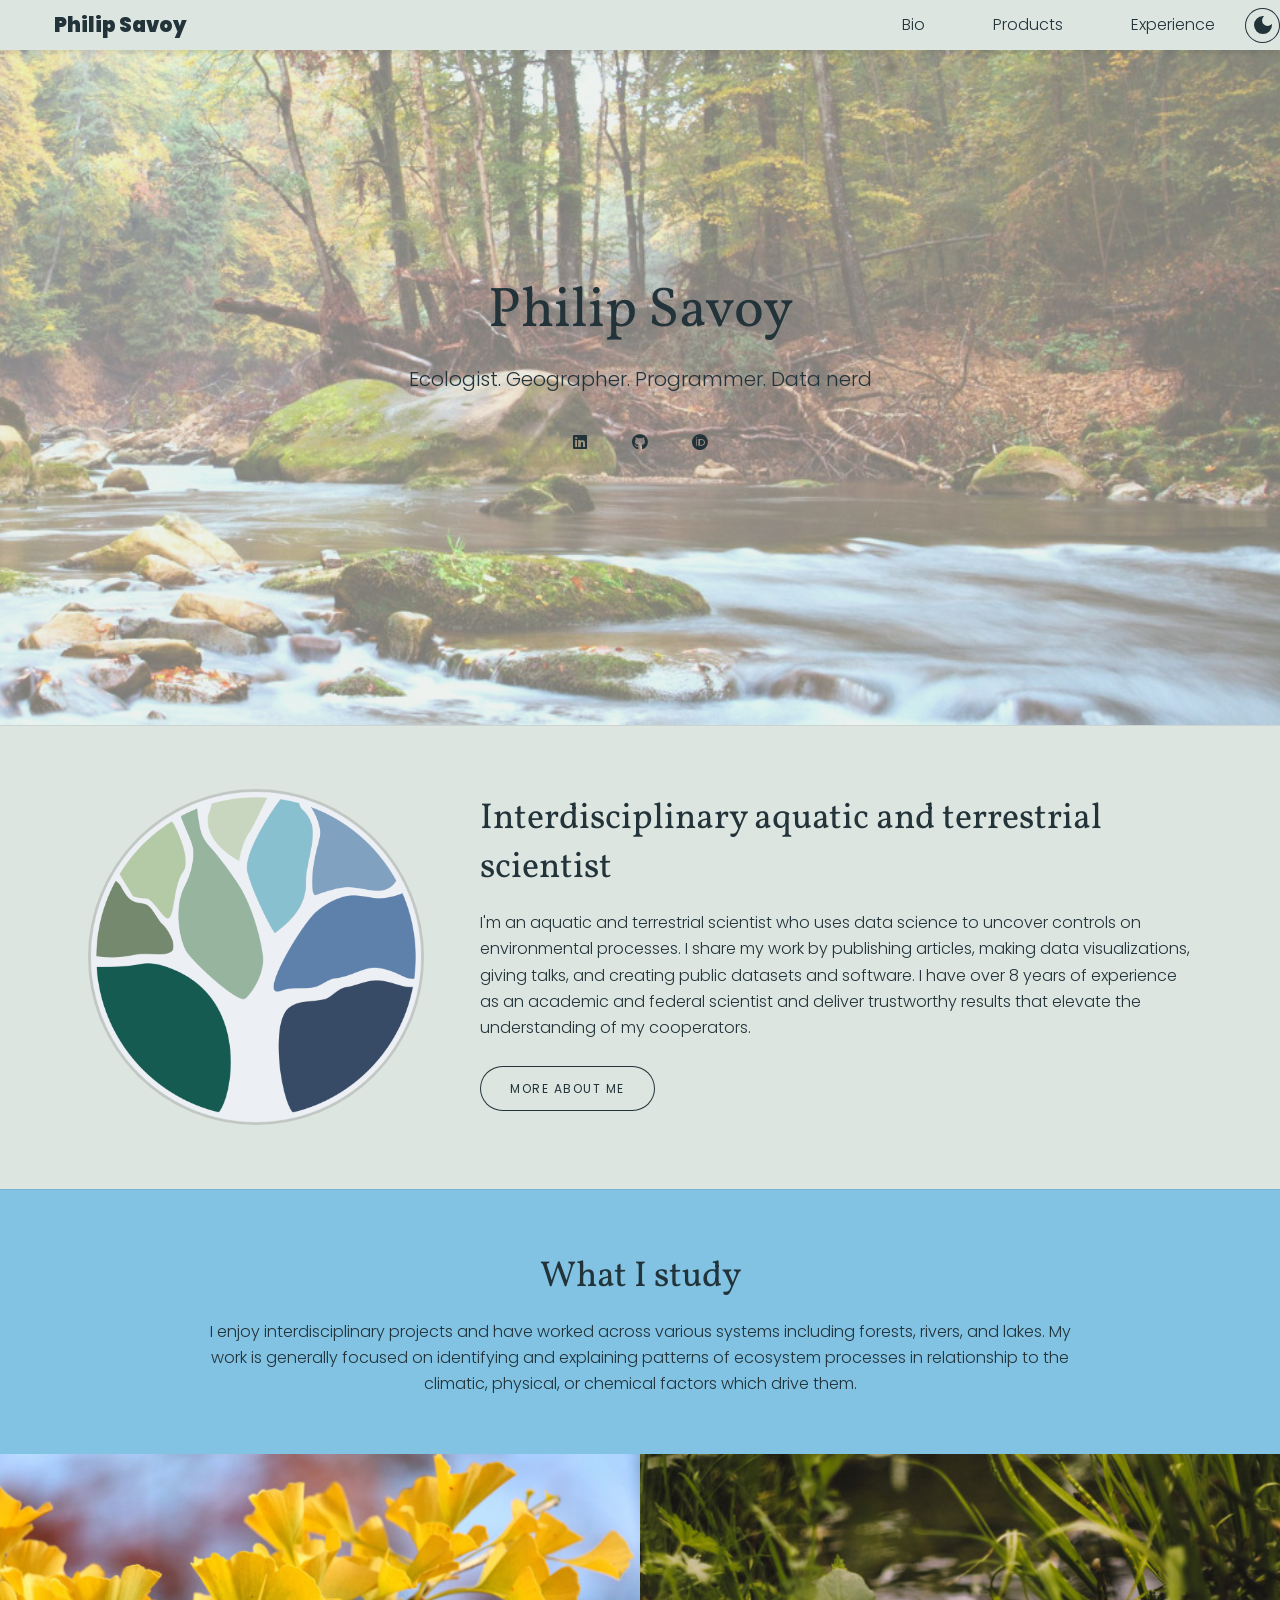
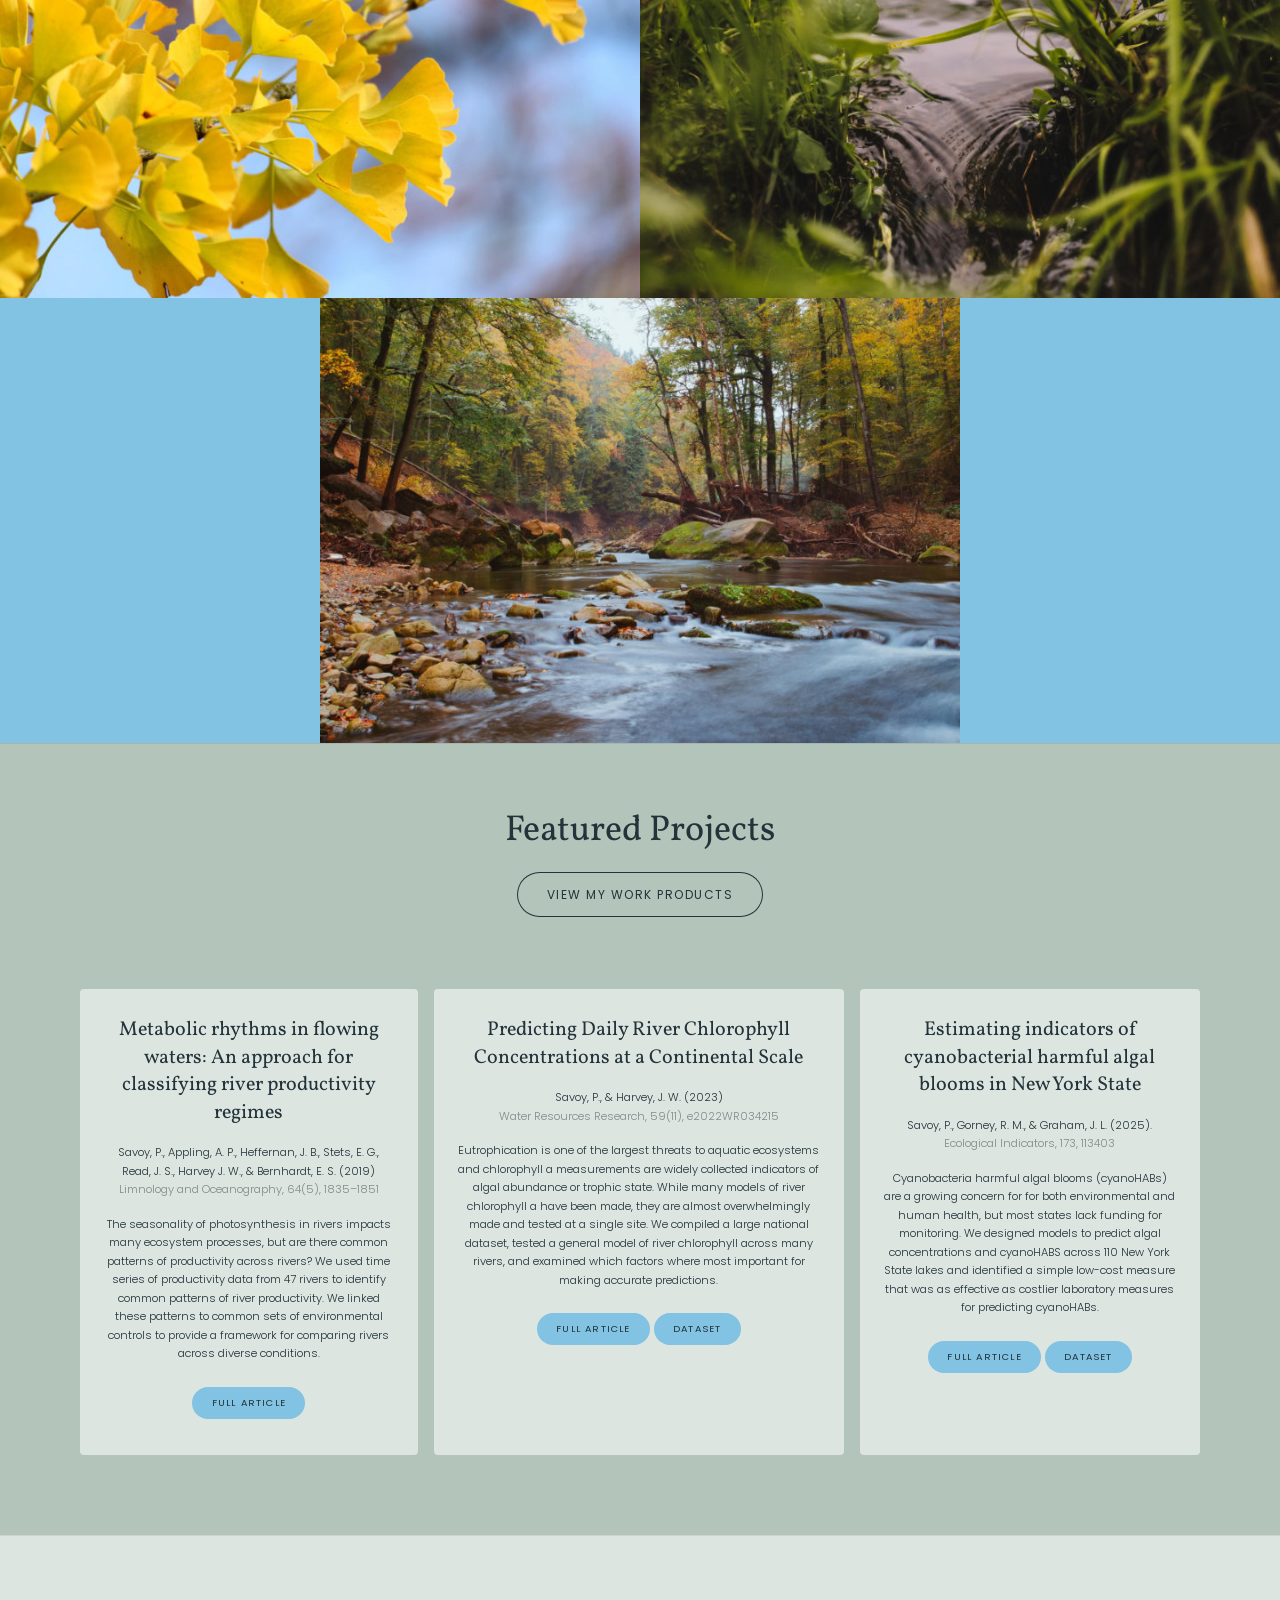
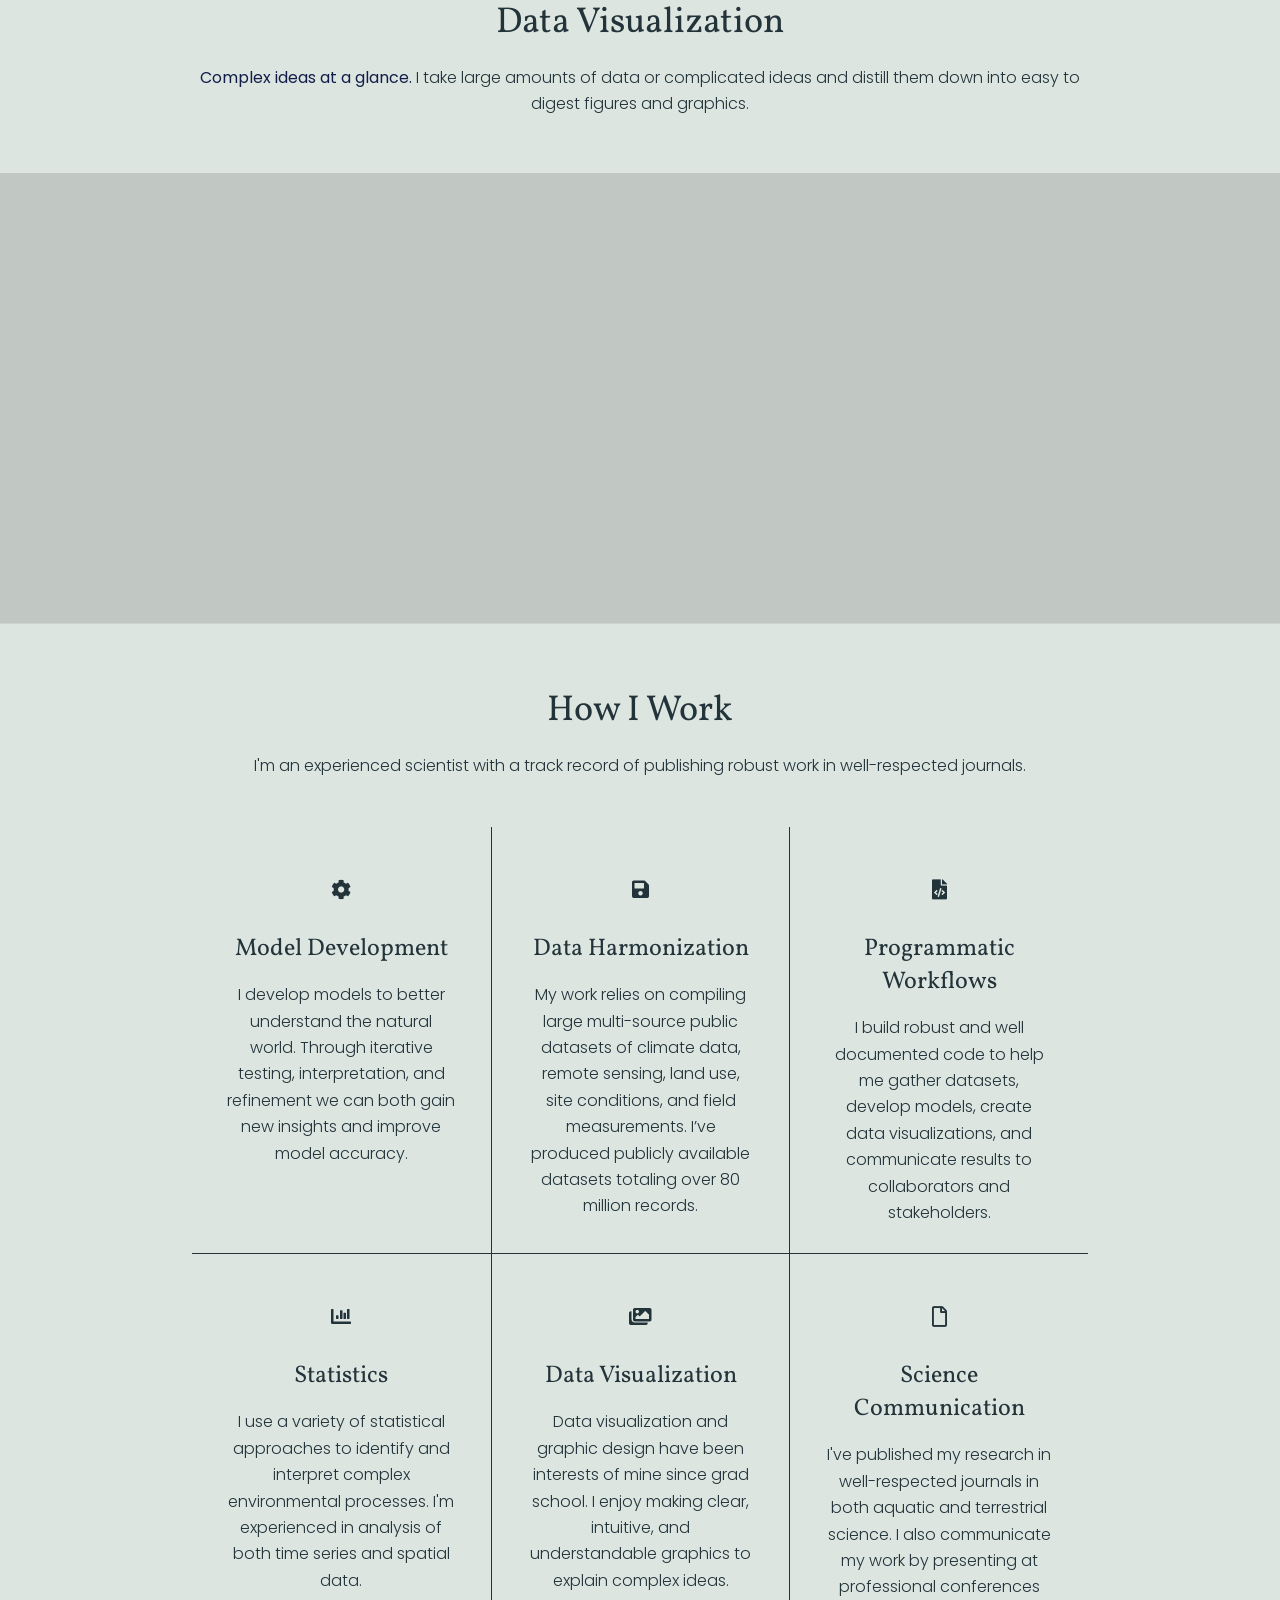
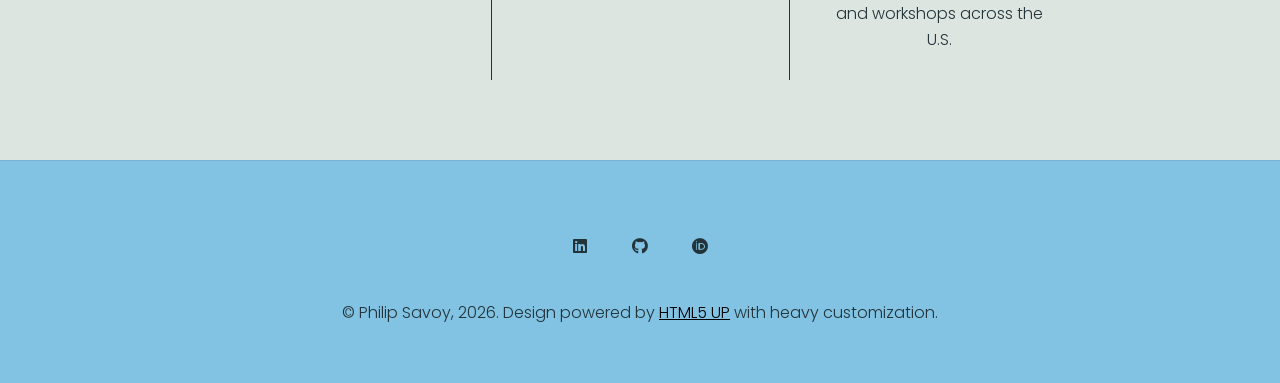
==== commit 7e1ea5fc: "Adding experience and cleaning up other details" ====
--- a/index.html
+++ b/index.html
@@ -17,7 +17,7 @@
 	</head>
 
 	<body class="is-preload">
-		<!-- Navbar -->
+		<!-- =======================  NAVBAR ======================= -->
 			<nav>
 				<!-- Mobile sidebar menu -->
 					<ul class="sidebar">
@@ -25,18 +25,16 @@
 									width="26">
 									<path d="m249 849-42-42 231-231-231-231 42-42 231 231 231-231 42 42-231 231 231 231-42 42-231-231-231 231Z" />
 								</svg></a></li>
-						<li><a href="#">Blog</a></li>
-						<li><a href="#">Products</a></li>
-						<li><a href="publications.html">Publications</a></li>
+						<li><a href="bio.html">Bio</a></li>
+						<li><a href="products.html">Products</a></li>
 						<li><a href="experience.html">Experience</a></li>
 					</ul>
 			
 				<!-- Desktop menu -->
 					<ul>
 						<li><a href="index.html">Philip Savoy</a></li>
-						<li class="hideOnMobile"><a href="#">Blog</a></li>
-						<li class="hideOnMobile"><a href="#">Products</a></li>
-						<li class="hideOnMobile"><a href="publications.html">Publications</a></li>
+						<li class="hideOnMobile"><a href="bio.html">Bio</a></li>
+						<li class="hideOnMobile"><a href="products.html">Products</a></li>
 						<li class="hideOnMobile"><a href="experience.html">Experience</a></li>
 						<li class="menu-button" onclick=showSidebar()><a href="#"><svg xmlns="http://www.w3.org/2000/svg" height="26"
 									viewBox="0 96 960 960" width="26">
@@ -55,35 +53,28 @@
 					</ul>
 			</nav>
 			
-			<script>
-				function showSidebar() {
-					const sidebar = document.querySelector('.sidebar')
-					sidebar.style.display = 'flex'
-				}
-				function hideSidebar() {
-					const sidebar = document.querySelector('.sidebar')
-					sidebar.style.display = 'none'
-				}
-			</script>
-
-		<!-- Wrapper -->
+		<!-- =======================  MAIN PAGE WRAPPER ======================= -->
 			<div id="wrapper" class="divided">
-
-				<!-- Hero banner -->
-					<section class="banner style5 orient-left content-align-left image-position-right fullscreen onload-image-fade-in onload-content-fade-right">
+				
+				<!-- =======================  HERO BANNER ======================= -->
+					<section class="banner style5 orient-left content-align-center image-position-right fullscreen onload-image-fade-in onload-content-fade-right">
 						<div class="content">
 							<h1>Philip Savoy</h1>
 							<p class="major">Ecologist. Geographer. Programmer. Data nerd</p>
-							<ul class="actions stacked">
-								<li><a href="#first" class="button pal-primary big wide smooth-scroll-middle">Get Started</a></li>
+
+							<ul class="icons">
+								<li><a href="https://www.linkedin.com/in/phil-savoy-660057300/" class="icon brands style2 fa-linkedin"><span class="label">LinkedIn</span></a></li>
+								<li><a href="https://github.com/psavoy" class="icon brands style2 fa-github"><span class="label">Github</span></a></li>
+								<li><a href="https://orcid.org/0000-0002-6075-837X" class="icon brands style2 fa-orcid"><span class="label">ORCiD</span></a></li>
 							</ul>
+							
 						</div>
 						<div class="image">
 							<img src="images/hero-banner.jpg" alt="" />
 						</div>
 					</section>
 
-				<!-- Personal introduction -->
+				<!-- =======================  PERSONAL INTRODUCTION ======================= -->
 					<section class="spotlight style2 color2 orient-right content-align-left image-position-center onscroll-image-fade-in" id="first">
 						<div class="content">
 							<h2>Interdisciplinary aquatic and terrestrial scientist</h2>
@@ -105,7 +96,7 @@
 						</div>
 					</section>
 
-				<!-- What I study gallery -->
+				<!-- =======================  WHAT I STUDY ======================= -->
 					<section class="wrapper style1 color3 align-center">
 						<!-- Section heading -->
 							<div class="inner">
@@ -163,12 +154,16 @@
 							</div>
 					</section>
 
-
-				<!-- Featured projects -->
+				<!-- =======================  FEATURED PROJECTS ======================= -->
 					<section class="wrapper style1 color1 align-center">
 						<!-- Section heading -->
 							<div class="inner">
 								<h2>Featured Projects</h2>
+
+								<!-- Call to action -->
+									<ul class="actions stacked">
+										<li><a href="products.html" class="button default">View my work products</a></li>
+									</ul>
 							</div>
 
 							<!-- Featured publications container -->
@@ -211,6 +206,7 @@
 													most important for making accurate predictions.
 												</p>
 									
+												
 												<a href="https://doi.org/10.1029/2022WR034215" class="button primary action small smooth-scroll-middle">Full article</a>
 												<a href="https://www.sciencebase.gov/catalog/item/61fd6865d34e622189ced573" class="button primary action small smooth-scroll-middle">Dataset</a>
 												
@@ -244,8 +240,7 @@
 
 					</section>
 
-
-				<!-- Dataviz -->
+				<!-- =======================  DATAVIZ ======================= -->
 					<section class="wrapper style1 align-center">
 						<!-- Section heading -->
 							<div class="inner">
@@ -254,11 +249,6 @@
 									<b style="color: var(--pal-accent);">Complex ideas at a glance.</b> I take large amounts of data or complicated ideas and distill them 
 									down into easy to digest figures and graphics.
 								</p>
-								
-								<!-- Call to action -->
-									<ul class="actions stacked">
-										<li><a href="#" class="button default">Learn More</a></li>
-									</ul>
 							</div>
 
 						<!-- Gallery -->
@@ -324,19 +314,22 @@
 										</ul>
 									</div>
 								</article>
-							</div>
-
-					</section>
-
-				<!-- Six -->
+
+							</div>
+
+					</section>
+
+				<!-- =======================  HOW I WORK ======================= -->
 					<section class="wrapper style1 align-center">
 						<div class="inner">
-							<h2>How I work</h2>
-							<p>Donec ut ex risus. Fusce lorem lectus, pharetra pretium massa et, hendrerit vestibulum odio lorem ipsum.</p>
+							<h2>How I Work</h2>
+							<p>
+								I'm an experienced scientist with a track record of publishing robust work in well-respected journals. 
+							</p>
 							<div class="items style1 medium onscroll-fade-in">
 								<section>
 									<span class="icon solid style2 major fa-cog"></span>
-									<h3>Model development</h3>
+									<h3>Model Development</h3>
 									<p> 
 										I develop models to better understand the natural world. Through iterative testing, interpretation, and refinement we can both gain new insights and improve model
 										accuracy.
@@ -344,7 +337,7 @@
 								</section>
 								<section>
 									<span class="icon solid style2 major fa-save"></span>
-									<h3>Data harmonization</h3>
+									<h3>Data Harmonization</h3>
 									<p>
 										My work relies on compiling large multi-source public datasets of climate data, remote sensing, land use, site
 										conditions, and field measurements. I’ve produced publicly available datasets totaling over 80 million records.
@@ -352,7 +345,7 @@
 								</section>
 								<section>
 									<span class="icon solid style2 major fa-file-code"></span>
-									<h3>Programmatic workflows</h3>
+									<h3>Programmatic Workflows</h3>
 									<p>
 										I build robust and well documented code to help me gather datasets, develop models, create data visualizations, and
 										communicate results to collaborators and stakeholders.
@@ -368,7 +361,7 @@
 								</section>
 								<section>
 									<span class="icon solid style2 major fa-images"></span>
-									<h3>Data visualization</h3>
+									<h3>Data Visualization</h3>
 									<p>
 										Data visualization and graphic design have been interests of mine since grad school. I enjoy making clear, intuitive,
 										and understandable graphics to explain complex ideas.
@@ -376,74 +369,18 @@
 								</section>
 								<section>
 									<span class="icon style2 major fa-file"></span>
-									<h3>Science communication</h3>
-									<p>Lorem ipsum dolor sit amet, consectetur adipiscing elit. Morbi dui turpis, cursus eget orci amet aliquam congue semper. Etiam eget ultrices risus nec tempor elit.</p>
-								</section>
-
-							</div>
-						</div>
-					</section>
-
-				<!-- Three -->
-					<section class="spotlight style1 orient-left content-align-left image-position-center onscroll-image-fade-in">
-						<div class="content">
-							<h2>Tempus adipiscing</h2>
-							<p>Lorem ipsum dolor sit amet, consectetur adipiscing elit. Morbi id ante sed ex pharetra lacinia sit amet vel
-								massa. Donec facilisis laoreet nulla eu bibendum. Donec ut ex risus. Fusce lorem lectus, pharetra pretium massa
-								et, hendrerit vestibulum odio lorem ipsum dolor sit amet.</p>
-							<ul class="actions stacked">
-								<li><a href="#" class="button">Learn More</a></li>
-							</ul>
-						</div>
-						<div class="image">
-							<img src="images/spotlight02.jpg" alt="" />
-						</div>
-					</section>
-				
-				<!-- Four -->
-					<section class="spotlight style1 color1 orient-right content-align-left image-position-center onscroll-image-fade-in">
-						<div class="content">
-							<h2>Pharetra etiam nulla</h2>
-							<p>Lorem ipsum dolor sit amet, consectetur adipiscing elit. Morbi id ante sed ex pharetra lacinia sit amet vel
-								massa. Donec facilisis laoreet nulla eu bibendum. Donec ut ex risus. Fusce lorem lectus, pharetra pretium massa
-								et, hendrerit vestibulum odio lorem ipsum dolor sit amet.</p>
-							<ul class="actions stacked">
-								<li><a href="#" class="button">Learn More</a></li>
-							</ul>
-						</div>
-						<div class="image">
-							<img src="images/spotlight03.jpg" alt="" />
-						</div>
-					</section>
-
-				<!-- Seven -->
-					<section class="wrapper style1 align-center">
-						<div class="inner medium">
-							<h2>Get in touch</h2>
-							<form method="post" action="#">
-								<div class="fields">
-									<div class="field half">
-										<label for="name">Name</label>
-										<input type="text" name="name" id="name" value="" />
-									</div>
-									<div class="field half">
-										<label for="email">Email</label>
-										<input type="email" name="email" id="email" value="" />
-									</div>
-									<div class="field">
-										<label for="message">Message</label>
-										<textarea name="message" id="message" rows="6"></textarea>
-									</div>
-								</div>
-								<ul class="actions special">
-									<li><input type="submit" name="submit" id="submit" value="Send Message" /></li>
-								</ul>
-							</form>
-
-						</div>
-					</section>
-
-				<!-- Footer -->
+									<h3>Science Communication</h3>
+									<p>
+										I've published my research in well-respected journals in both aquatic and terrestrial science. I also communicate my work
+										by presenting at professional conferences and workshops across the U.S.
+									</p>
+								</section>
+
+							</div>
+						</div>
+					</section>
+
+				<!-- =======================  FOOTER ======================= -->
 					<footer class="wrapper style1 color3 align-center">
 						<div class="inner">
 							<ul class="icons">
@@ -454,7 +391,6 @@
 							<p>&copy; Philip Savoy, 2026. Design powered by <a href="https://html5up.net">HTML5 UP</a> with heavy customization.</p>
 						</div>
 					</footer>
-
 			</div>
 
 		<!-- Scripts -->
@@ -466,5 +402,16 @@
 			<script src="assets/js/util.js"></script>
 			<script src="assets/js/main.js"></script>
 
+			<script>
+				function showSidebar() {
+					const sidebar = document.querySelector('.sidebar')
+					sidebar.style.display = 'flex'
+				}
+				function hideSidebar() {
+					const sidebar = document.querySelector('.sidebar')
+					sidebar.style.display = 'none'
+				}
+			</script>
+
 	</body>
 </html>
--- a/assets/css/main.css
+++ b/assets/css/main.css
@@ -7,8 +7,9 @@
 /* Vollkorn */
 @import url('https://fonts.googleapis.com/css2?family=Vollkorn:ital,wght@0,400..900;1,400..900&display=swap');
 
+
 /* ========== BASIC STYLING ========== */
-/* nord colors */
+/* color palette */
 :root {
 	--pal-text: #22333a;
 	/* 60% */
@@ -61,7 +62,7 @@
 
 /* hover over link */
 nav a:hover {
-	background-color: var(--pal-primary);
+	background-color: var(--pal-primary); /*ps*/
 }
 
 /* aligning the home link to the left */
@@ -193,9 +194,9 @@
 .timeline-card {
 	top: 30px;
 	position: sticky;
-	border: 1px solid var(--pal-background);
+	border: 1px solid var(--pal-background-shade);
 	box-shadow: 5px 5px 5px rgba(0, 0, 0, 0.1);
-	background-color: var(--pal-background);
+	background-color: var(--pal-background-shade);
 	color: var(--pal-text);
 	padding: 40px;
 	border-radius: 4px;
@@ -245,8 +246,9 @@
 }
 
 .timeline-card hr {
-		margin-bottom: 0;
-			margin-top: 1rem;
+	margin-bottom: 0;
+	margin-top: 1rem;
+	border-color: var(--pal-text);
 }
 
 /* wrap animation in a media query for those that don't want to see the motion */
@@ -283,7 +285,7 @@
 .featured-publication-entry {
 	display: flex;
 	align-items: flex-start;/* alignment vertically */
-	border: 1px solid var(--pal-text);
+	/* border: 1px solid var(--pal-text); */
 	padding: 1.75rem 1rem 1.75rem 1rem;
 	width: auto;
 	min-width: 0;
@@ -3087,13 +3089,14 @@
 		transition: background-color 0.2s ease-in-out, box-shadow 0.2s ease-in-out, color 0.2s ease-in-out;
 	}
 
-	.icon.style2:before {
+	/* remove border *ps*/
+	/* .icon.style2:before {
 		box-shadow: inset 0 0 0 1px rgba(0, 0, 0, 0.2);
-	}
+	} */
 
 	a.icon.style2:hover:before {
-		box-shadow: inset 0 0 0 1px #47D3E5;
-		color: #47D3E5;
+		/* box-shadow: inset 0 0 0 1px #47D3E5; */ /*ps*/
+		color: var(--pal-background-shade);
 	}
 
 	a.icon.style2:active:before {
@@ -6977,7 +6980,7 @@
 
 				.gallery.style1 article .image img {
 					display: block;
-					width: 100%;
+	        width: 100%;
 					border-radius: 0;
 				}
 
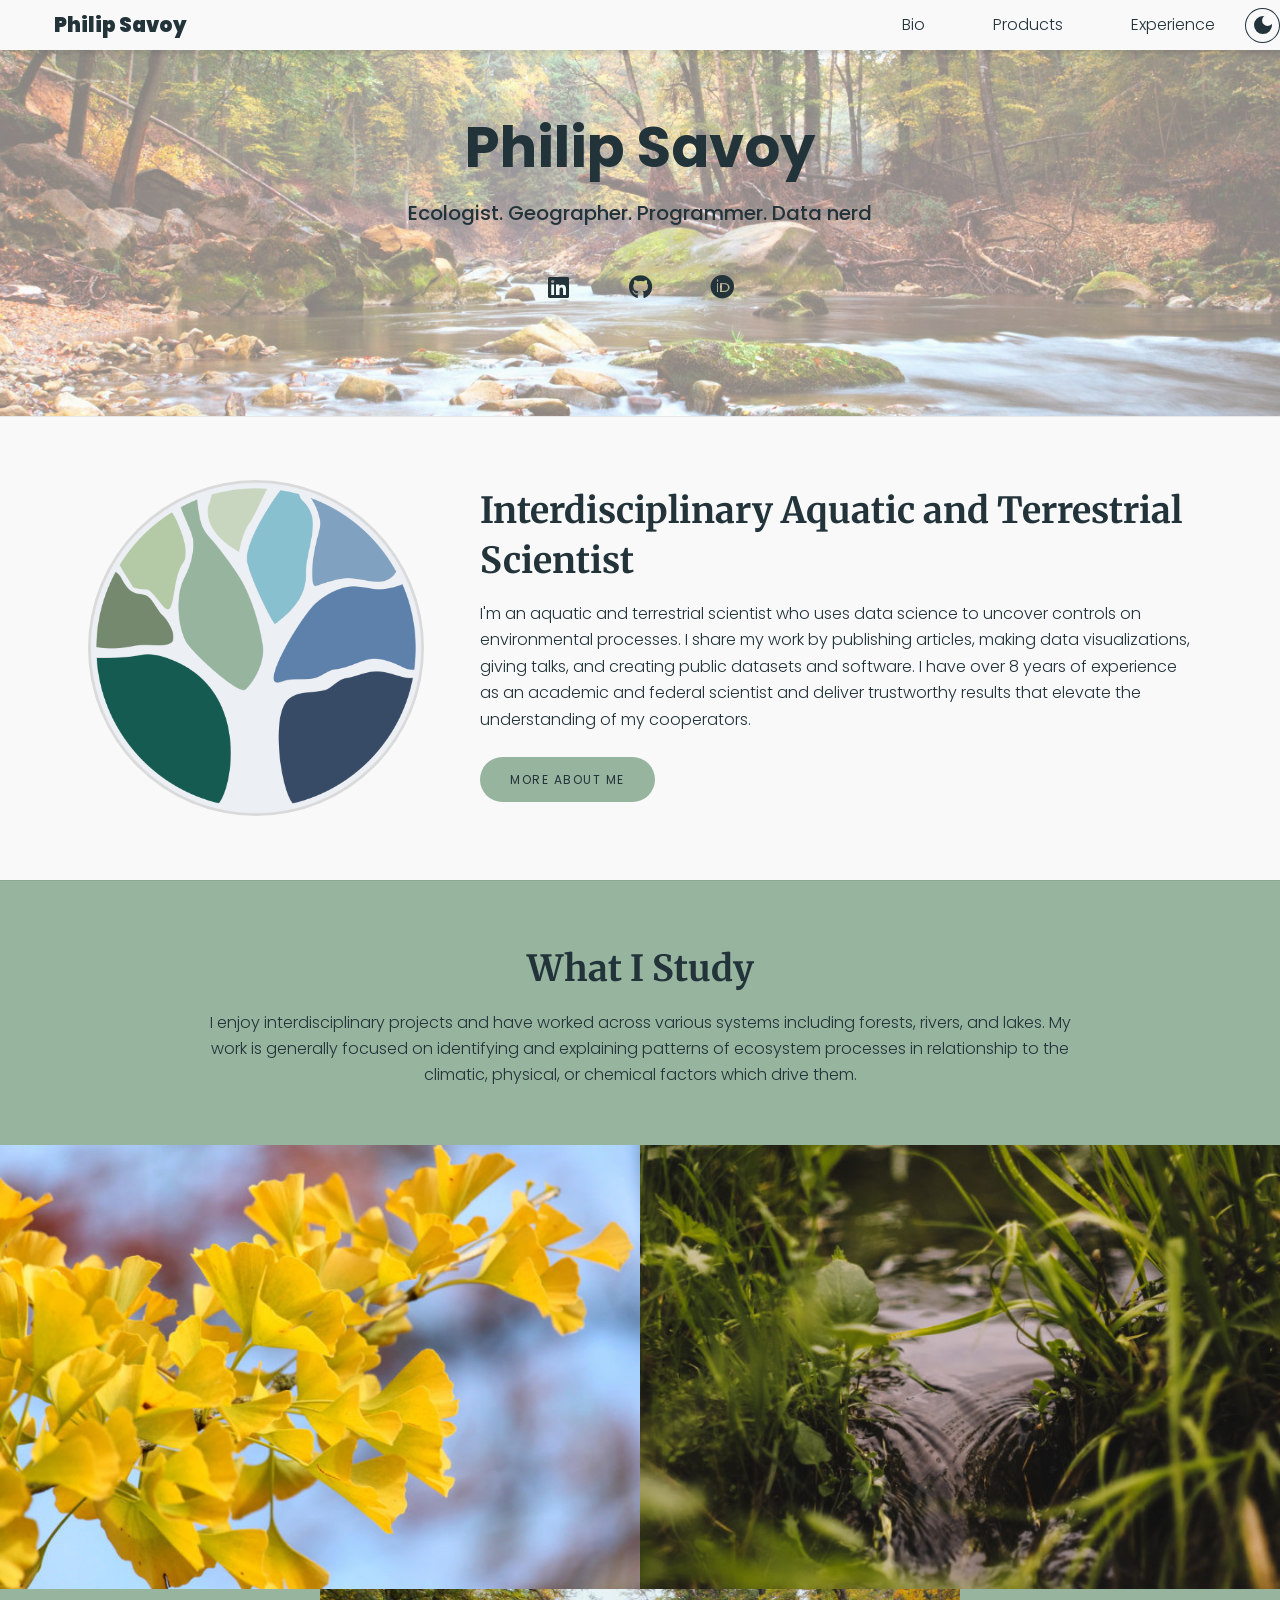
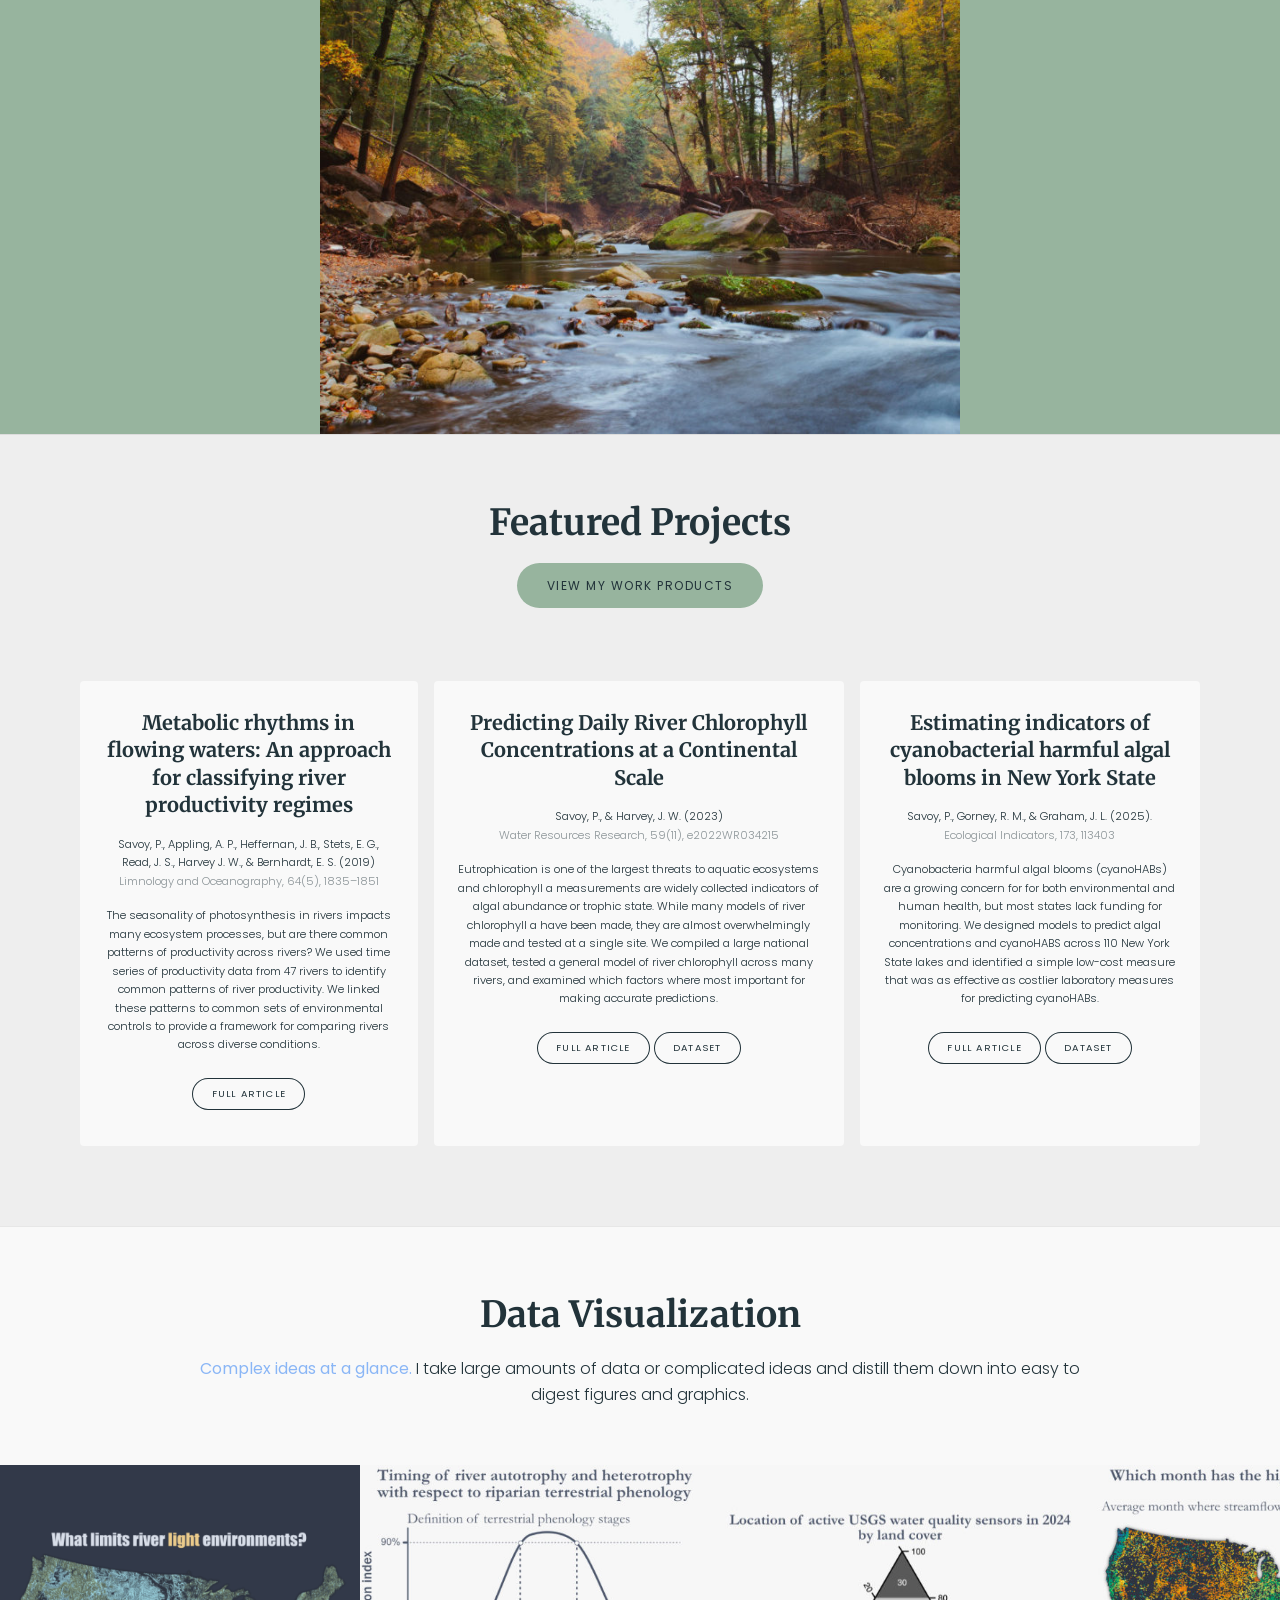
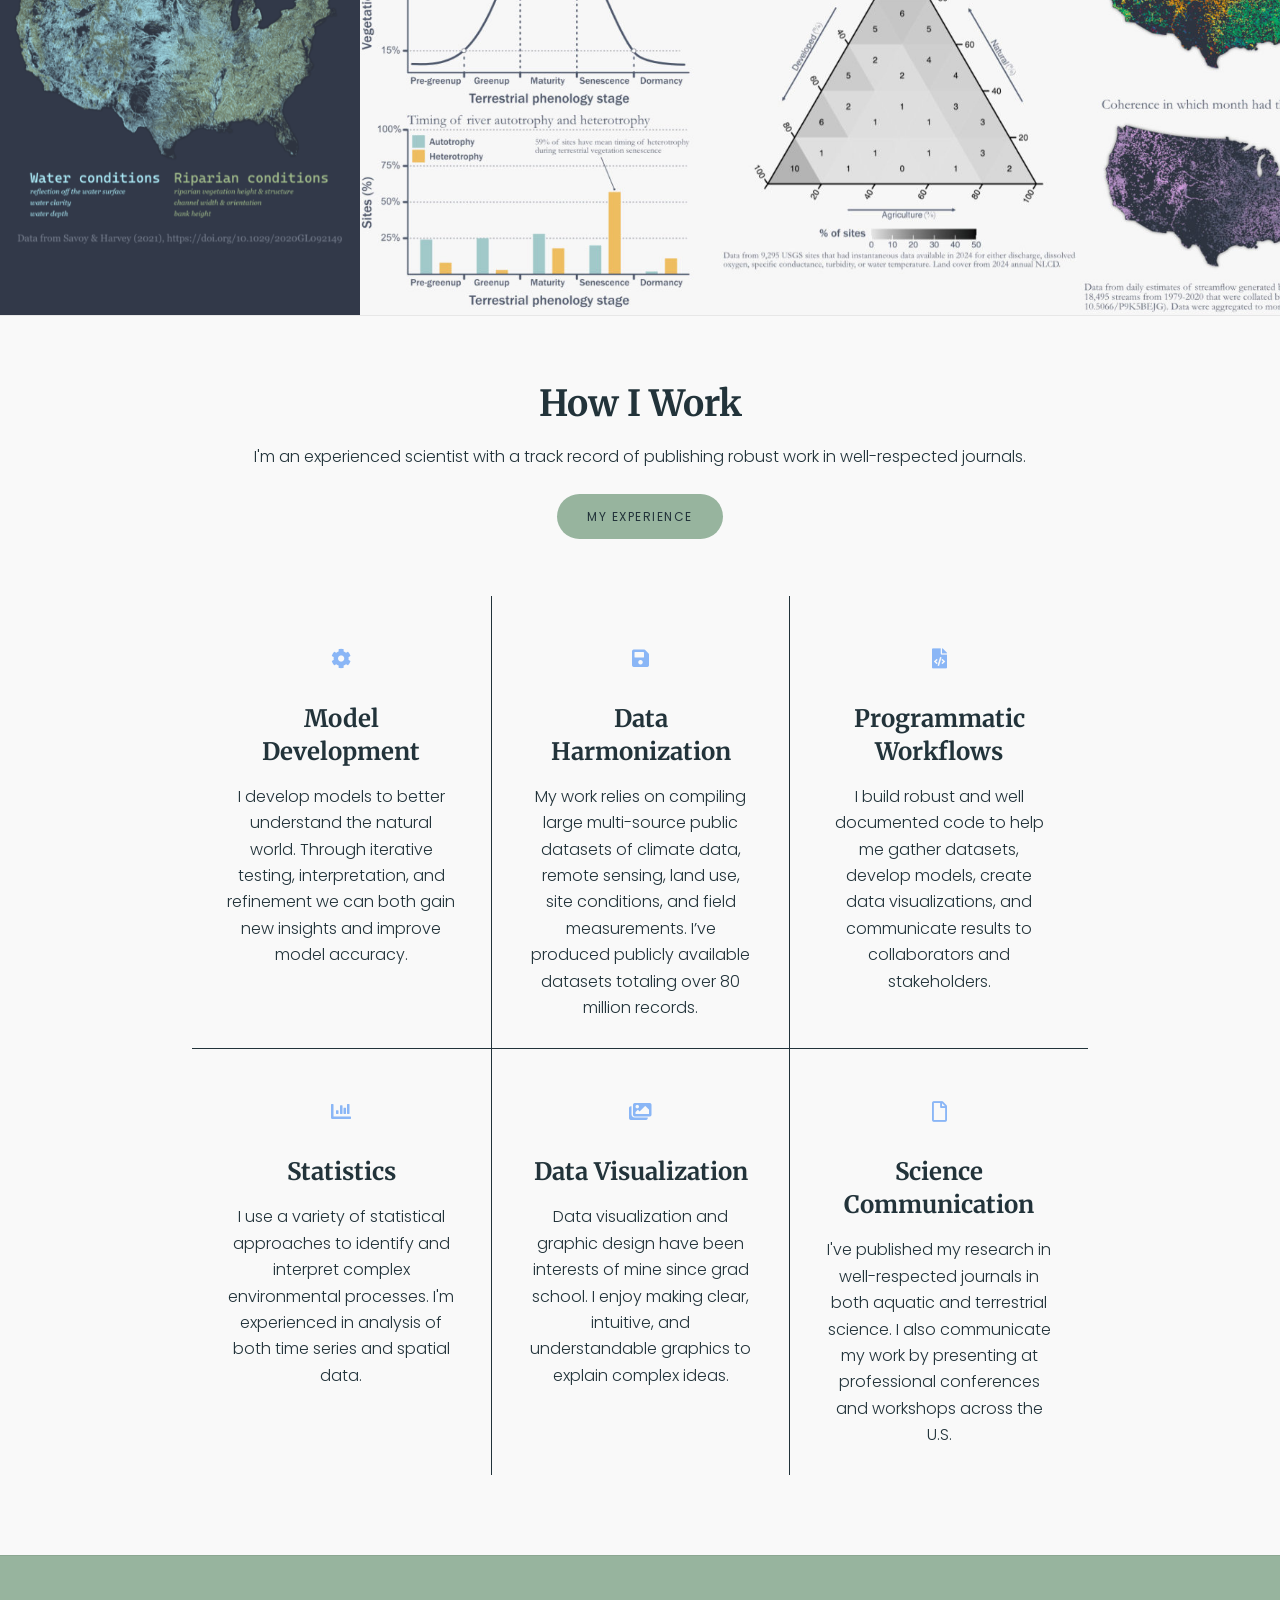
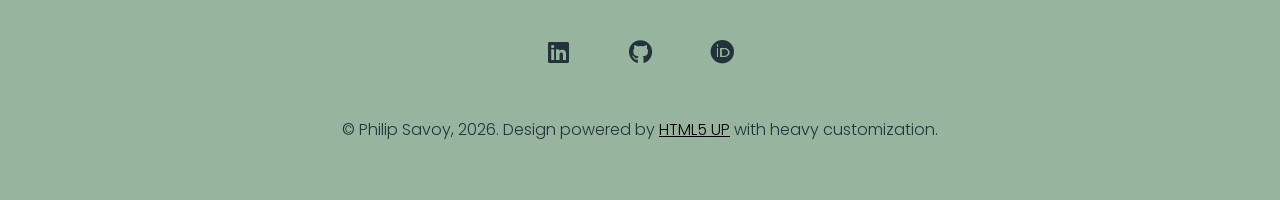
==== commit 266da995: "Fixing formatting to be consistent" ====
--- a/index.html
+++ b/index.html
@@ -55,9 +55,8 @@
 			
 		<!-- =======================  MAIN PAGE WRAPPER ======================= -->
 			<div id="wrapper" class="divided">
-				
 				<!-- =======================  HERO BANNER ======================= -->
-					<section class="banner style5 orient-left content-align-center image-position-right fullscreen onload-image-fade-in onload-content-fade-right">
+					<section class="banner style5 content-align-center onload-image-fade-in onload-content-fade-right">
 						<div class="content">
 							<h1>Philip Savoy</h1>
 							<p class="major">Ecologist. Geographer. Programmer. Data nerd</p>
@@ -77,7 +76,7 @@
 				<!-- =======================  PERSONAL INTRODUCTION ======================= -->
 					<section class="spotlight style2 color2 orient-right content-align-left image-position-center onscroll-image-fade-in" id="first">
 						<div class="content">
-							<h2>Interdisciplinary aquatic and terrestrial scientist</h2>
+							<h2>Interdisciplinary Aquatic and Terrestrial Scientist</h2>
 							<p>
 								I'm an aquatic and terrestrial scientist who uses data science to 
 								uncover controls on environmental processes. I share my work by 
@@ -88,7 +87,7 @@
 							</p>
 
 							<ul class="actions stacked">
-								<li><a href="bio.html" class="button default">More about me</a></li>
+								<li><a href="bio.html" class="button primary">More about me</a></li>
 							</ul>
 						</div>
 						<div class="image">
@@ -100,7 +99,7 @@
 					<section class="wrapper style1 color3 align-center">
 						<!-- Section heading -->
 							<div class="inner">
-								<h2>What I study</h2>
+								<h2>What I Study</h2>
 								<p>
 									I enjoy interdisciplinary projects and have worked across various systems including forests, rivers, and lakes. 
 									My work is generally focused on identifying and explaining patterns of ecosystem processes in relationship 
@@ -162,7 +161,7 @@
 
 								<!-- Call to action -->
 									<ul class="actions stacked">
-										<li><a href="products.html" class="button default">View my work products</a></li>
+										<li><a href="products.html" class="button primary">View my work products</a></li>
 									</ul>
 							</div>
 
@@ -184,7 +183,7 @@
 													controls to provide a framework for comparing rivers across diverse conditions.
 												</p>
 									
-												<a href="https://doi.org/10.1002/lno.11154" class="button primary action small smooth-scroll-middle">Full article</a>
+												<a href="https://doi.org/10.1002/lno.11154" class="button default small">Full article</a>
 											</div>
 										</div>
 								
@@ -207,8 +206,8 @@
 												</p>
 									
 												
-												<a href="https://doi.org/10.1029/2022WR034215" class="button primary action small smooth-scroll-middle">Full article</a>
-												<a href="https://www.sciencebase.gov/catalog/item/61fd6865d34e622189ced573" class="button primary action small smooth-scroll-middle">Dataset</a>
+												<a href="https://doi.org/10.1029/2022WR034215" class="button default small">Full article</a>
+												<a href="https://www.sciencebase.gov/catalog/item/61fd6865d34e622189ced573" class="button default small">Dataset</a>
 												
 											</div>
 										</div>
@@ -230,10 +229,10 @@
 													cyanoHABs.
 												</p>
 									
-												<a href="https://doi.org/10.1016/j.ecolind.2025.113403" class="button primary action small smooth-scroll-middle">Full
+												<a href="https://doi.org/10.1016/j.ecolind.2025.113403" class="button default small">Full
 													article</a>
 												<a href="https://www.sciencebase.gov/catalog/item/67897fefd34e555111215703"
-													class="button primary action small smooth-scroll-middle"></span>Dataset</a>
+													class="button default small"></span>Dataset</a>
 
 											</div>
 								</div>
@@ -326,9 +325,15 @@
 							<p>
 								I'm an experienced scientist with a track record of publishing robust work in well-respected journals. 
 							</p>
+
+							<!-- Call to action -->
+								<ul class="actions stacked">
+									<li><a href="experience.html" class="button primary">My experience</a></li>
+								</ul>
+
 							<div class="items style1 medium onscroll-fade-in">
 								<section>
-									<span class="icon solid style2 major fa-cog"></span>
+									<span class="icon solid style2 major fa-cog" style="color:var(--pal-accent);"></span>
 									<h3>Model Development</h3>
 									<p> 
 										I develop models to better understand the natural world. Through iterative testing, interpretation, and refinement we can both gain new insights and improve model
@@ -336,7 +341,7 @@
 									</p>
 								</section>
 								<section>
-									<span class="icon solid style2 major fa-save"></span>
+									<span class="icon solid style2 major fa-save" style="color:var(--pal-accent);"></span>
 									<h3>Data Harmonization</h3>
 									<p>
 										My work relies on compiling large multi-source public datasets of climate data, remote sensing, land use, site
@@ -344,7 +349,7 @@
 									</p>
 								</section>
 								<section>
-									<span class="icon solid style2 major fa-file-code"></span>
+									<span class="icon solid style2 major fa-file-code" style="color:var(--pal-accent);"></span>
 									<h3>Programmatic Workflows</h3>
 									<p>
 										I build robust and well documented code to help me gather datasets, develop models, create data visualizations, and
@@ -352,7 +357,7 @@
 									</p>
 								</section>
 								<section>
-									<span class="icon solid style2 major fa-chart-bar"></span>
+									<span class="icon solid style2 major fa-chart-bar" style="color:var(--pal-accent);"></span>
 									<h3>Statistics</h3>
 									<p>
 										I use a variety of statistical approaches to identify and interpret complex environmental processes. I'm experienced in 
@@ -360,7 +365,7 @@
 									</p>
 								</section>
 								<section>
-									<span class="icon solid style2 major fa-images"></span>
+									<span class="icon solid style2 major fa-images" style="color:var(--pal-accent);"></span>
 									<h3>Data Visualization</h3>
 									<p>
 										Data visualization and graphic design have been interests of mine since grad school. I enjoy making clear, intuitive,
@@ -368,7 +373,7 @@
 									</p>
 								</section>
 								<section>
-									<span class="icon style2 major fa-file"></span>
+									<span class="icon style2 major fa-file" style="color:var(--pal-accent);"></span>
 									<h3>Science Communication</h3>
 									<p>
 										I've published my research in well-respected journals in both aquatic and terrestrial science. I also communicate my work
--- a/assets/css/main.css
+++ b/assets/css/main.css
@@ -7,19 +7,21 @@
 /* Vollkorn */
 @import url('https://fonts.googleapis.com/css2?family=Vollkorn:ital,wght@0,400..900;1,400..900&display=swap');
 
+/* Merriweather */
+@import url('https://fonts.googleapis.com/css2?family=Merriweather:ital,opsz,wght@0,18..144,300..900;1,18..144,300..900&display=swap');
 
 /* ========== BASIC STYLING ========== */
 /* color palette */
 :root {
 	--pal-text: #22333a;
 	/* 60% */
-	--pal-background: #dde5e0;
-	--pal-background-shade: #B3C5BA;
+	--pal-background: #f9f9f9;
+	--pal-background-shade: #EEEEEE;
 	/* 30% */
-	--pal-primary: #82c2e2;
+	--pal-primary: #97b49e;
 	/* 10% */
 	--pal-secondary: #b1c5a6;
-	--pal-accent: #121e49;
+	--pal-accent: #8ab6f6;
 }
 
 /* ========== NAVBAR AND MENU ========== */
@@ -629,19 +631,30 @@
 
 		p.major {
 			font-size: 1.25rem;
+			font-weight: 500; /* added weight *ps*/
 		}
 
 	h1, h2, h3, h4, h5, h6 {
-		font-weight: 300;
+		font-weight: 700;
 		line-height: 1.375;
-		letter-spacing: em; /* adjustted back to 0 *ps*/
+		letter-spacing: 0em; /* adjustted back to 0 *ps*/
 		margin: 0 0 1rem 0;
-		font-family: Vollkorn; /*ps*/
+		
 	}
 
 		h1 a, h2 a, h3 a, h4 a, h5 a, h6 a {
 			color: inherit;
 			text-decoration: none;
+		}
+
+	/* Adjust fonts *ps*/
+		h2, h3, h4, h5, h6 {
+			font-family: Merriweather, serif;
+		}
+
+	/* Adjust fonts *ps*/
+		h1 {
+			font-family: Poppins, Helvetica, sans-serif;
 		}
 
 	h1 {
@@ -3063,6 +3076,7 @@
 
 		.icon.brands:before {
 			font-family: 'Font Awesome 5 Brands';
+			font-size: 1.5rem; /* enlarged icons *ps*/
 		}
 
 		.icon.style2:before {
@@ -7749,7 +7763,7 @@
 
 		.wrapper.style2 > .inner {
 			padding: 5.25rem 3.5rem 3.25rem 3.5rem ;
-			background-color: #ffffff;
+			background-color: var(--pal-primary); /*ps*/
 			border-radius: 0.5rem;
 			margin: 0 auto;
 			max-width: 100%;
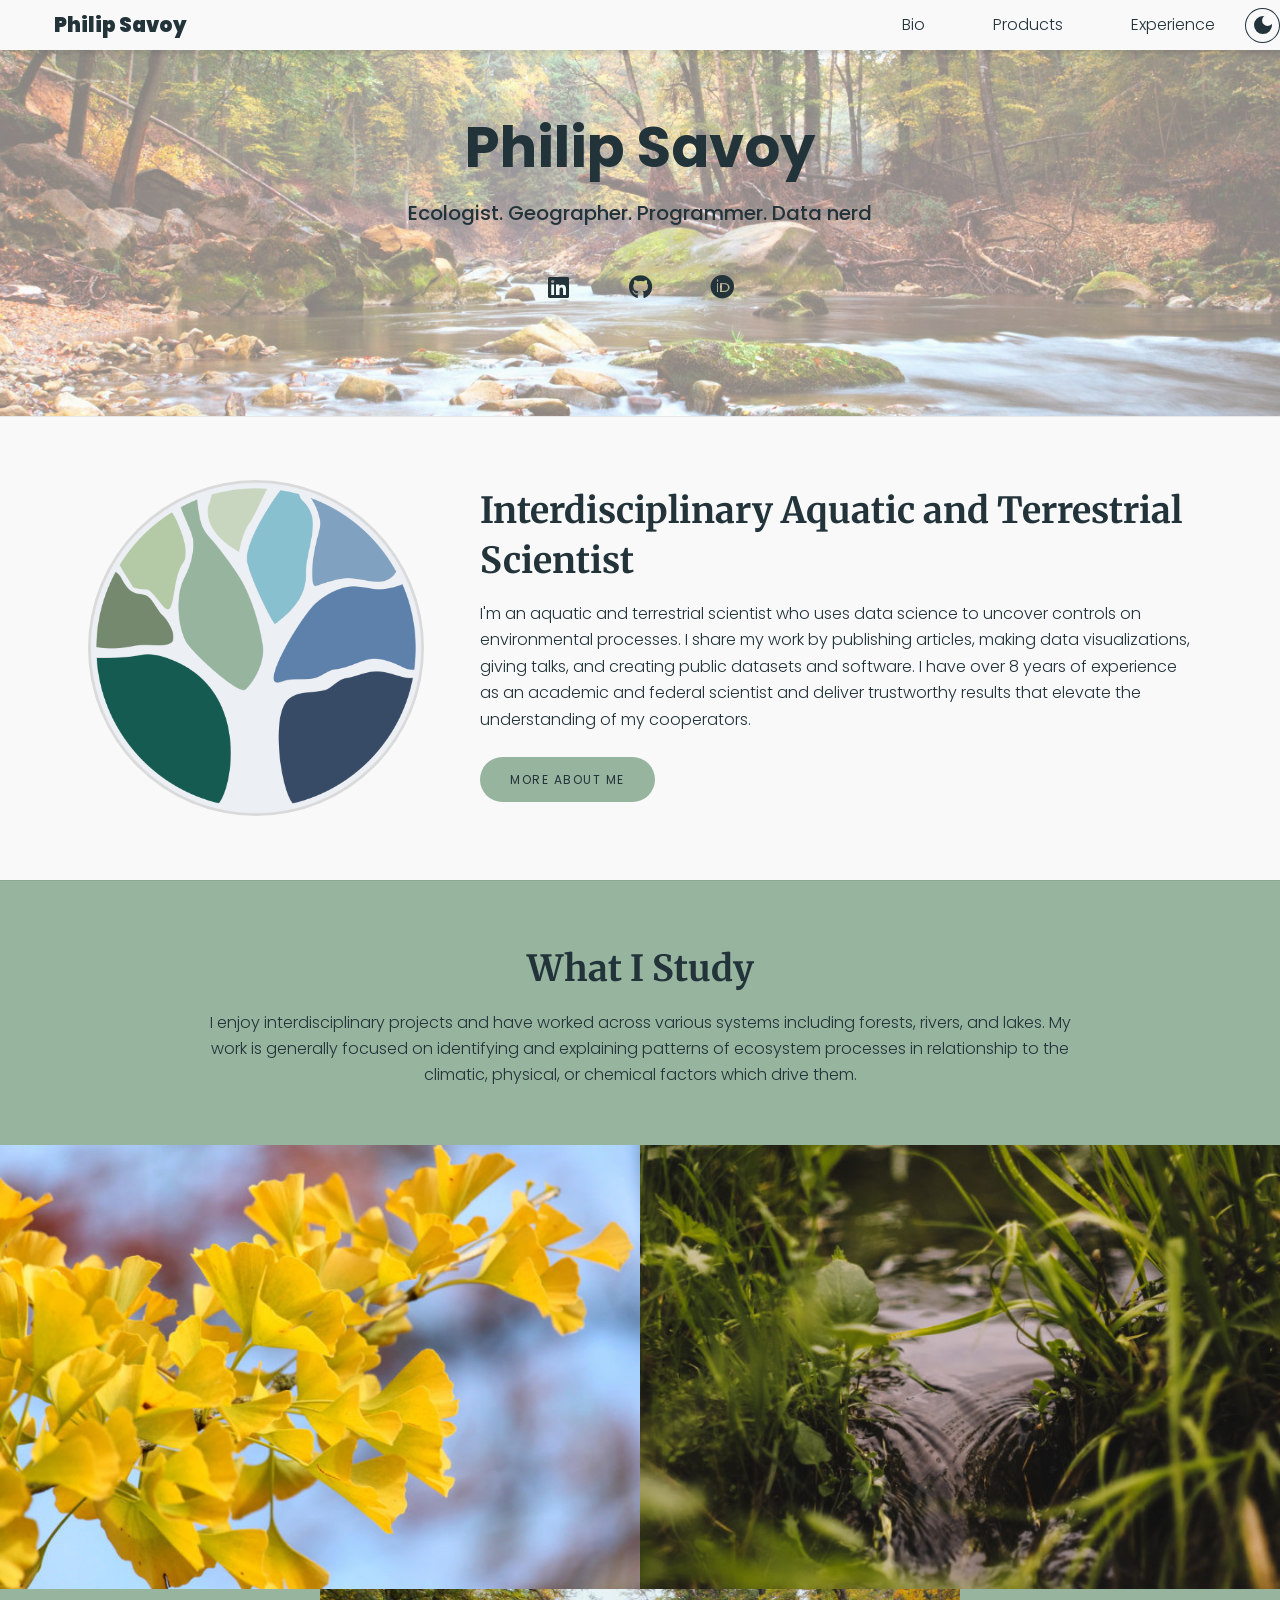
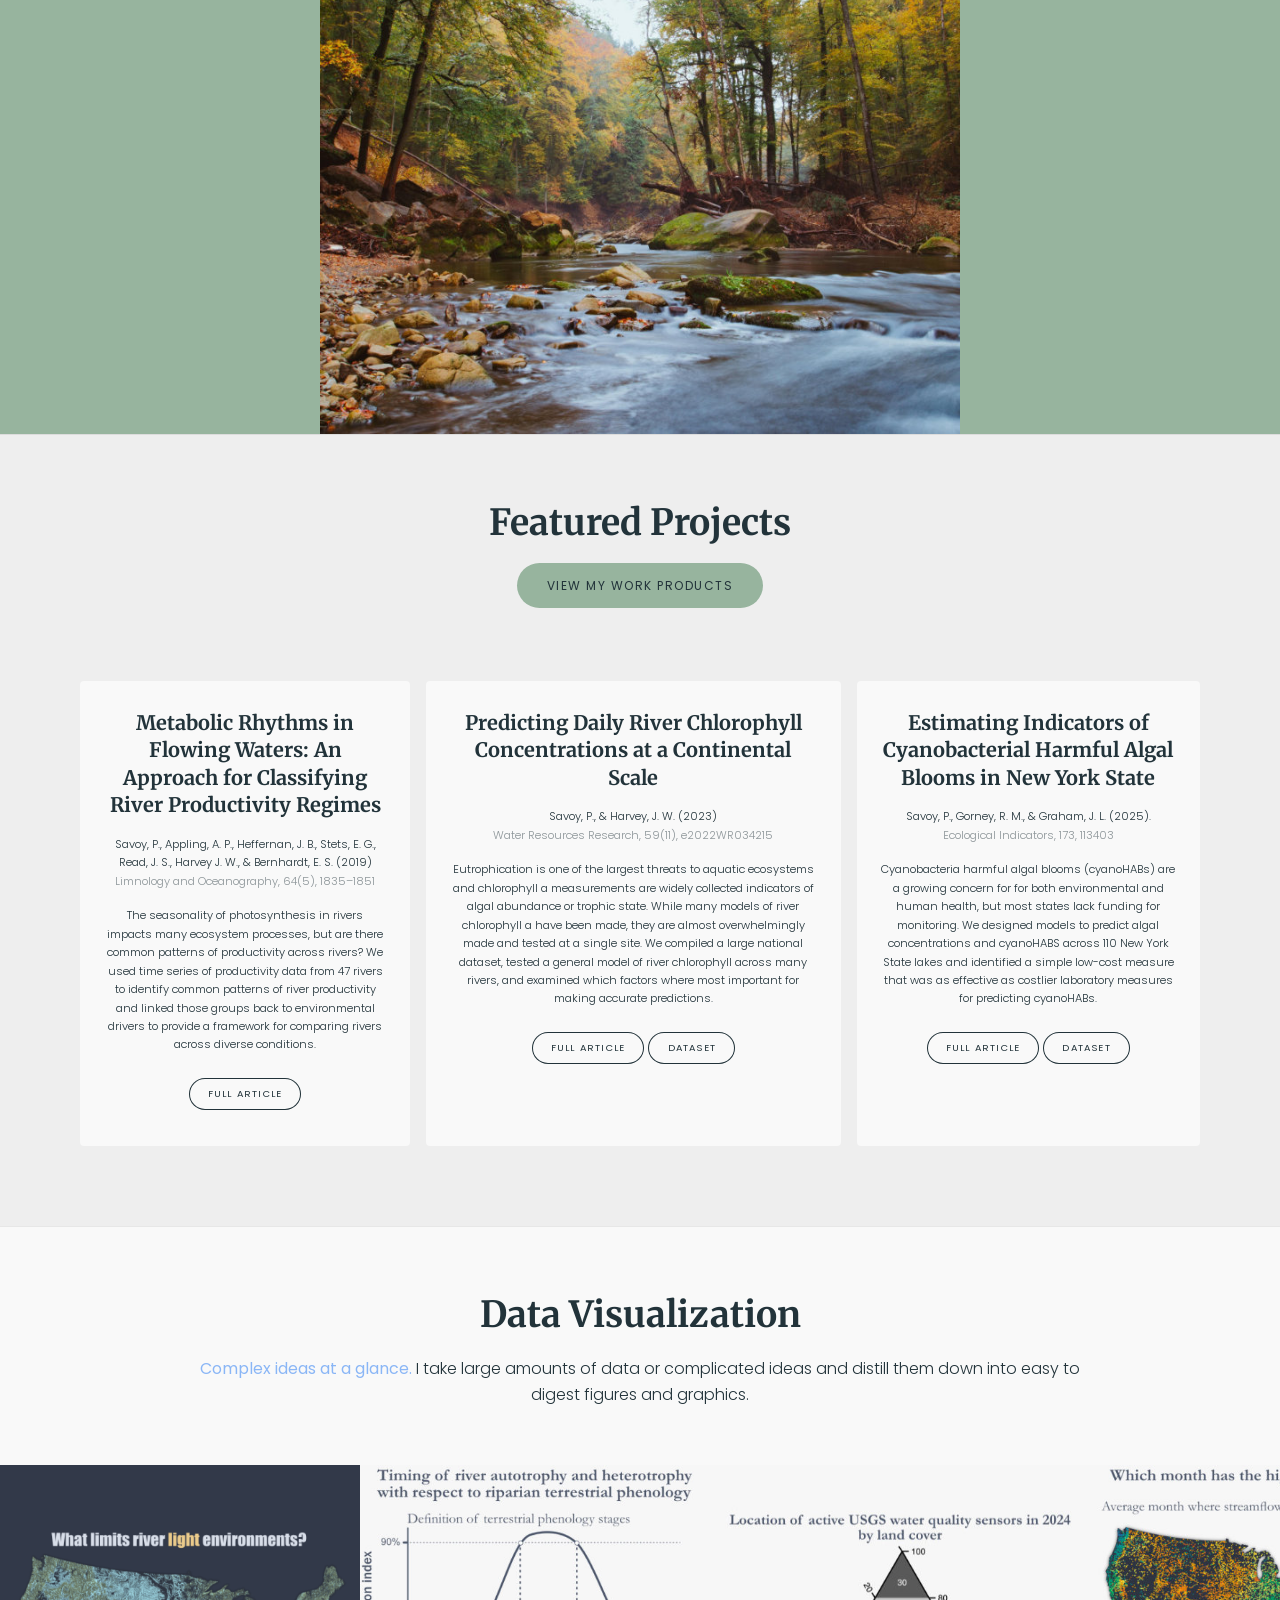
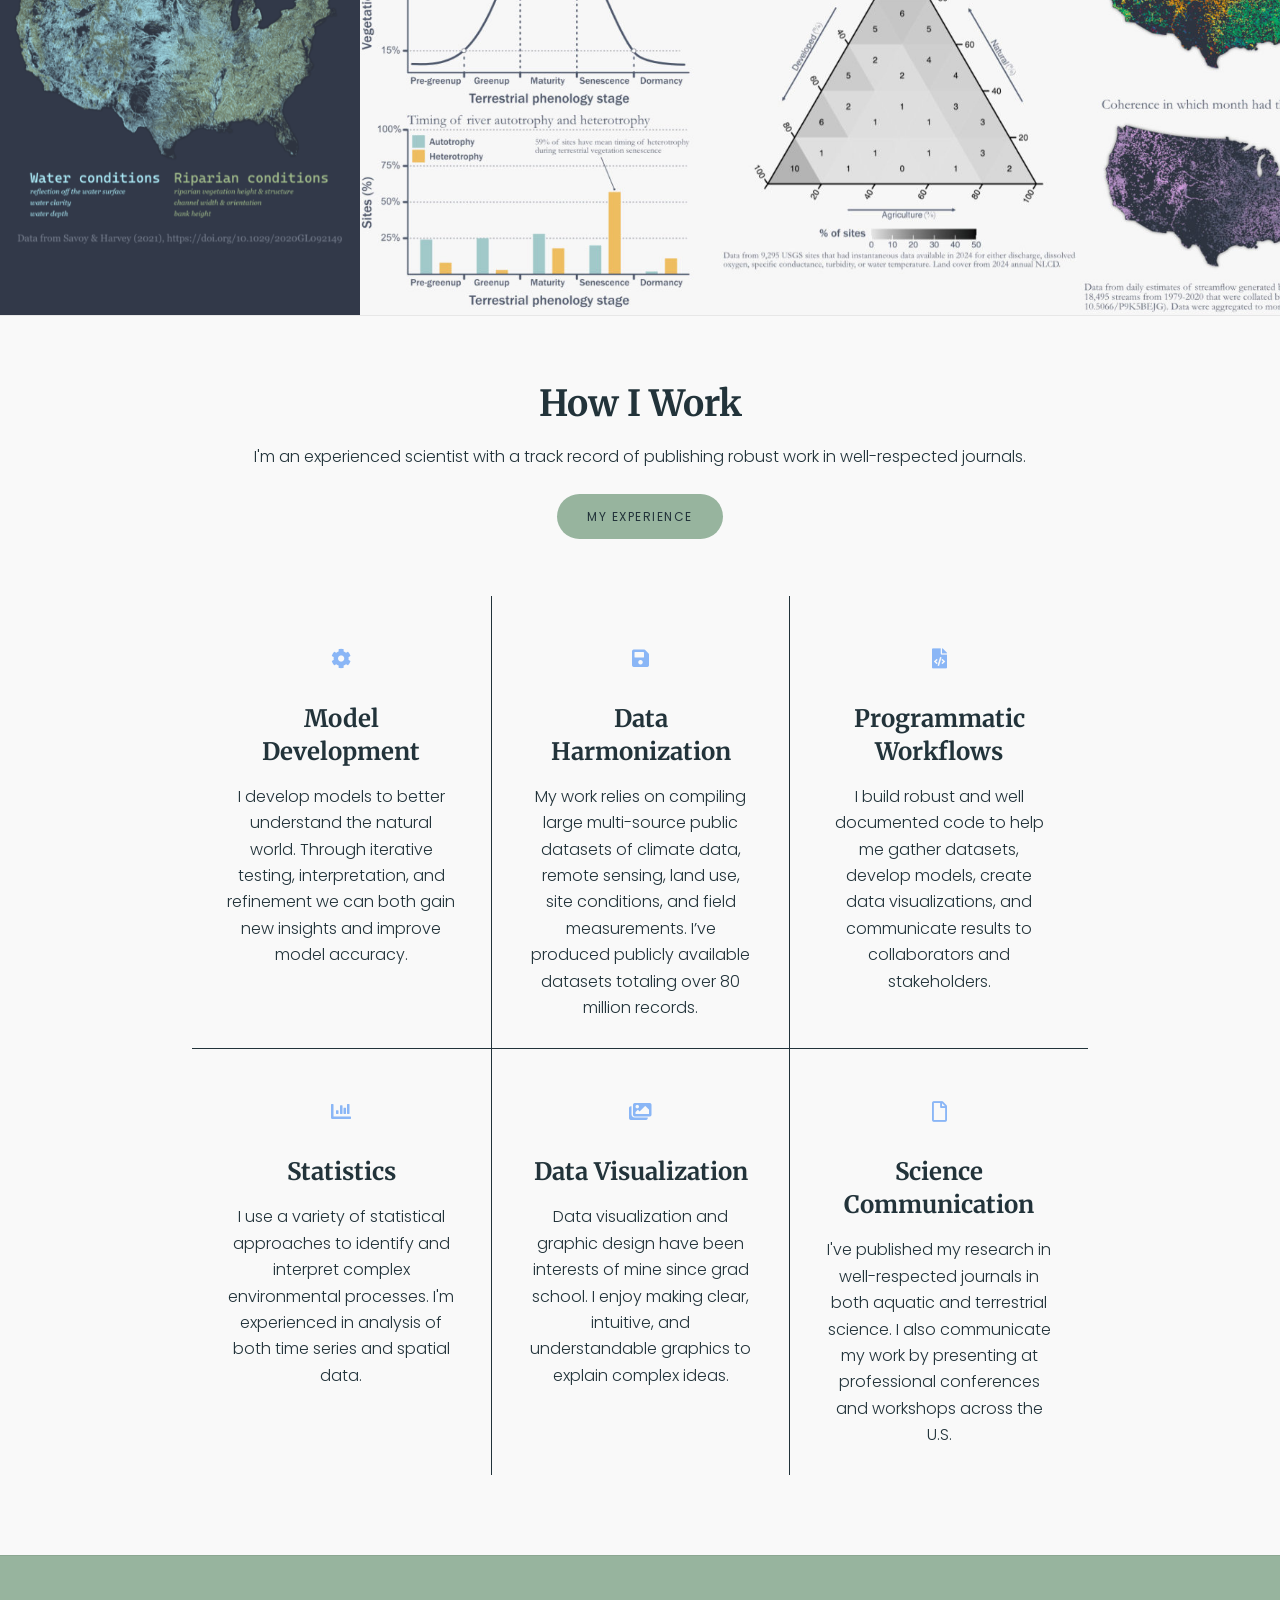
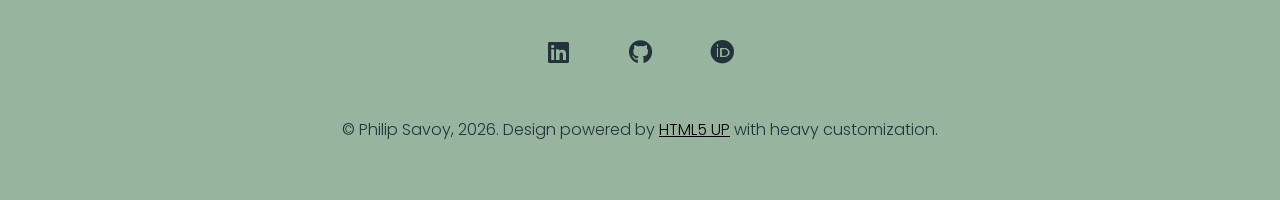
==== commit eb816c4d: "Minor content edits" ====
--- a/index.html
+++ b/index.html
@@ -172,15 +172,15 @@
 											<!-- <img src="images/paper-thumbnails/untitled.jpg" alt="" /> -->
 									
 											<div class="featured-publication-info">
-												<h3>Metabolic rhythms in flowing waters: An approach for classifying river productivity regimes</h3>
+												<h3>Metabolic Rhythms in Flowing Waters: An Approach for Classifying River Productivity Regimes</h3>
 												<p class="publication-authors">Savoy, P., Appling, A. P., Heffernan, J. B., Stets, E. G., Read, J. S., Harvey J. W., & Bernhardt, E. S. (2019)</p>
 												<p class="publication-journal">Limnology and Oceanography, 64(5), 1835–1851</p>
 									
 												<p class="publication-summary">
 													The seasonality of photosynthesis in rivers impacts many ecosystem processes, but are there common 
 													patterns of productivity across rivers? We used time series of productivity data from 47 rivers to 
-													identify common patterns of river productivity. We linked these patterns to common sets of environmental 
-													controls to provide a framework for comparing rivers across diverse conditions.
+													identify common patterns of river productivity and linked those groups back to environmental drivers
+													to provide a framework for comparing rivers across diverse conditions.
 												</p>
 									
 												<a href="https://doi.org/10.1002/lno.11154" class="button default small">Full article</a>
@@ -217,7 +217,7 @@
 											<!-- <img src="images/paper-thumbnails/savoy-ecological-indicators-2025.jpg" alt="" /> -->
 									
 											<div class="featured-publication-info">
-												<h3>Estimating indicators of cyanobacterial harmful algal blooms in New York State</h3>
+												<h3>Estimating Indicators of Cyanobacterial Harmful Algal Blooms in New York State</h3>
 												<p class="publication-authors">Savoy, P., Gorney, R. M., & Graham, J. L. (2025).</p>
 												<p class="publication-journal">Ecological Indicators, 173, 113403</p>
 									
@@ -257,7 +257,7 @@
 										<img src="images/dataviz/light_limitation_map_thumb.png" alt="" />
 									</a>
 									<div class="caption">
-										<p>We predicted what limits light available for river primary producers at over 2 million reaches. We found that water column processes most limited productivity for 50% of the nation’s river length and 80% of its
+										<p>We predicted what limits light available for river primary producers at over 2 million reaches and estimated that water column processes most limited productivity for 50% of the nation’s river length and 80% of its
 										surface area.</p>
 										<ul class="actions fixed">
 											<li><span class="button small">See larger image</span></li>
@@ -271,8 +271,8 @@
 									</a>
 									<div class="caption">
 										<p>
-											Here I look at how production and consumption of energy in rivers changes throughout the year in relation to seasonal
-											changes in terrestrial vegetation. Higher rates of heterotrophy during leaf senesecence could be related to higer 
+											Production and consumption of energy in rivers changes throughout the year in relation to seasonal
+											changes in terrestrial vegetation. Observed higher rates of heterotrophy during leaf senesecence may be related to higer 
 											inputs of organic matter from leaf litterfall.
 										</p>
 										<ul class="actions fixed">
@@ -304,9 +304,9 @@
 									</a>
 									<div class="caption">
 										<p>
-											Here I take a look at streamflow estimates from 18,495 streams from 1979-2020
-											and see which months had the highest total streamflow. I also look to see 
-											if the highest streamflow tends to happen regularly at the same time of year.
+											Using streamflow estimates from 18,495 streams from 1979-2020 I calculated
+											which months had the highest total streamflow. I also examined whether
+											the highest streamflow tends to happen regularly at the same time of year.
 										</p>
 										<ul class="actions fixed">
 											<li><span class="button small">See larger image</span></li>
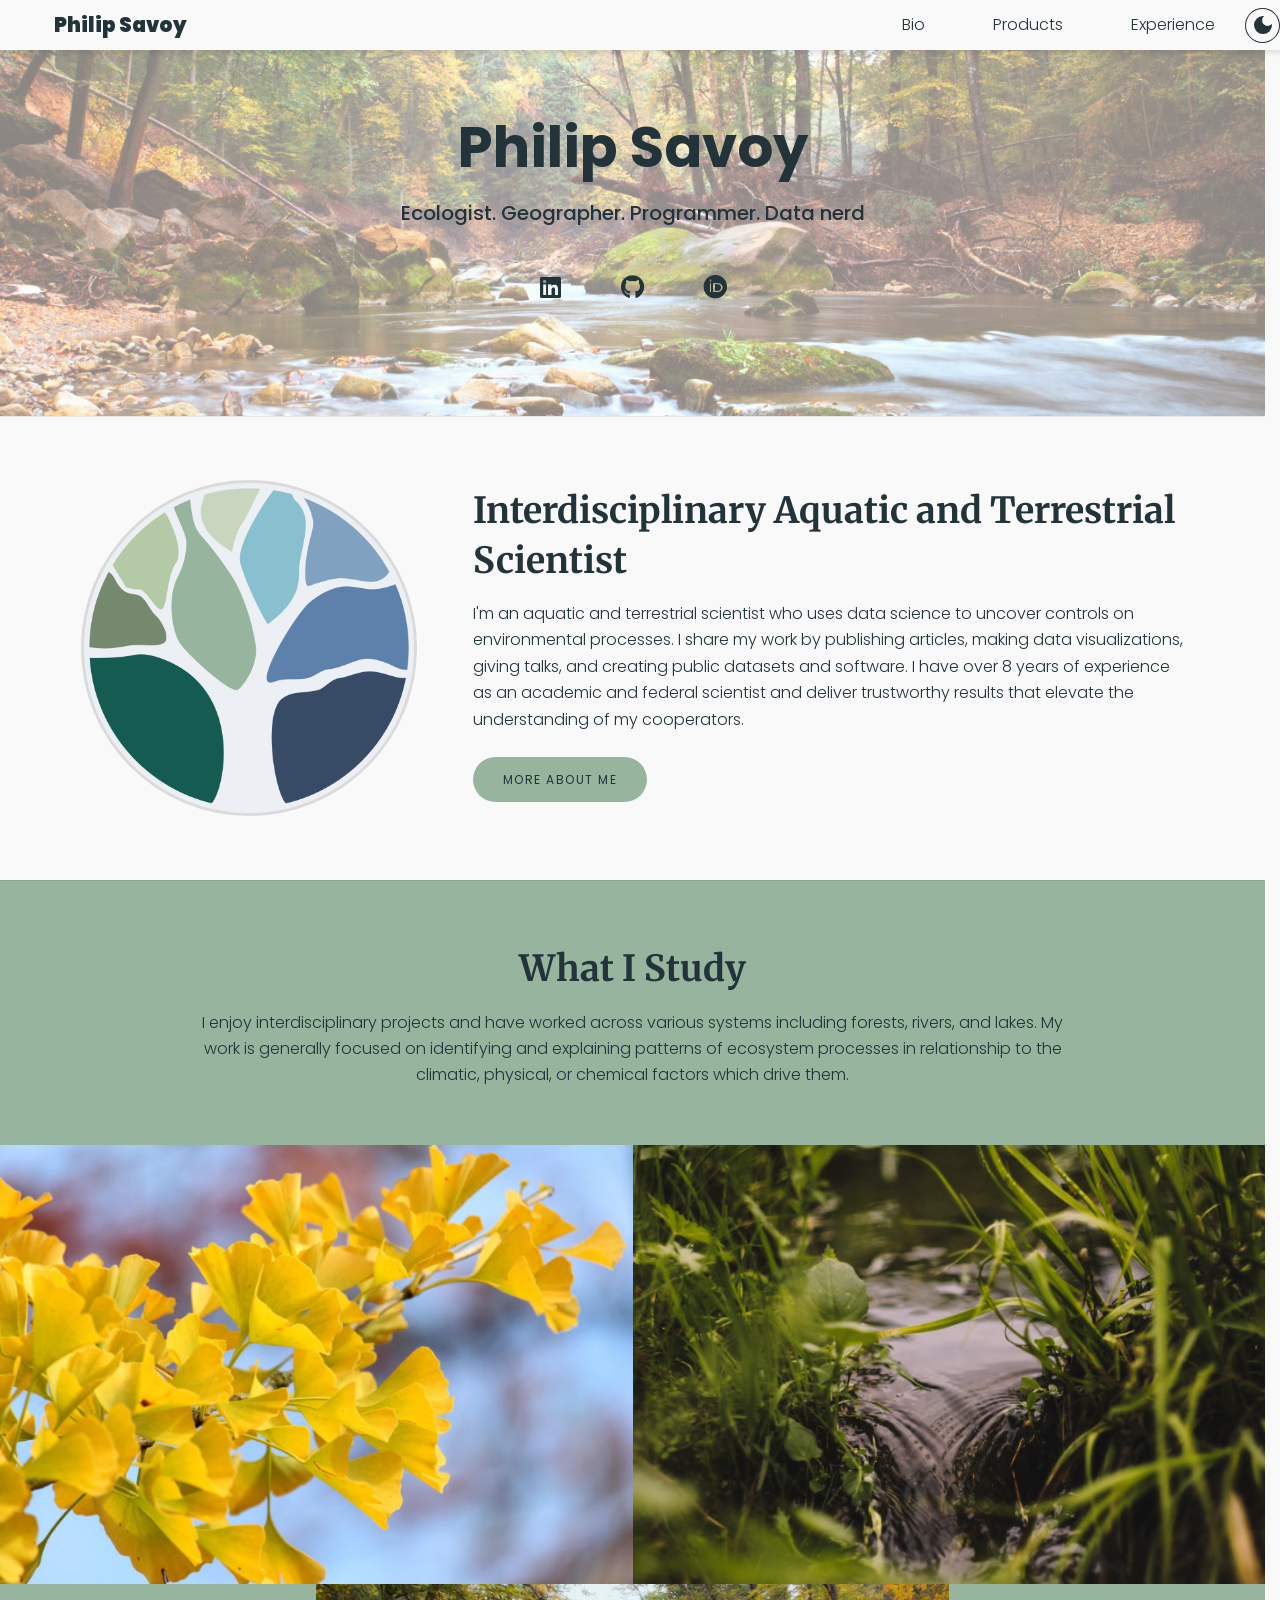
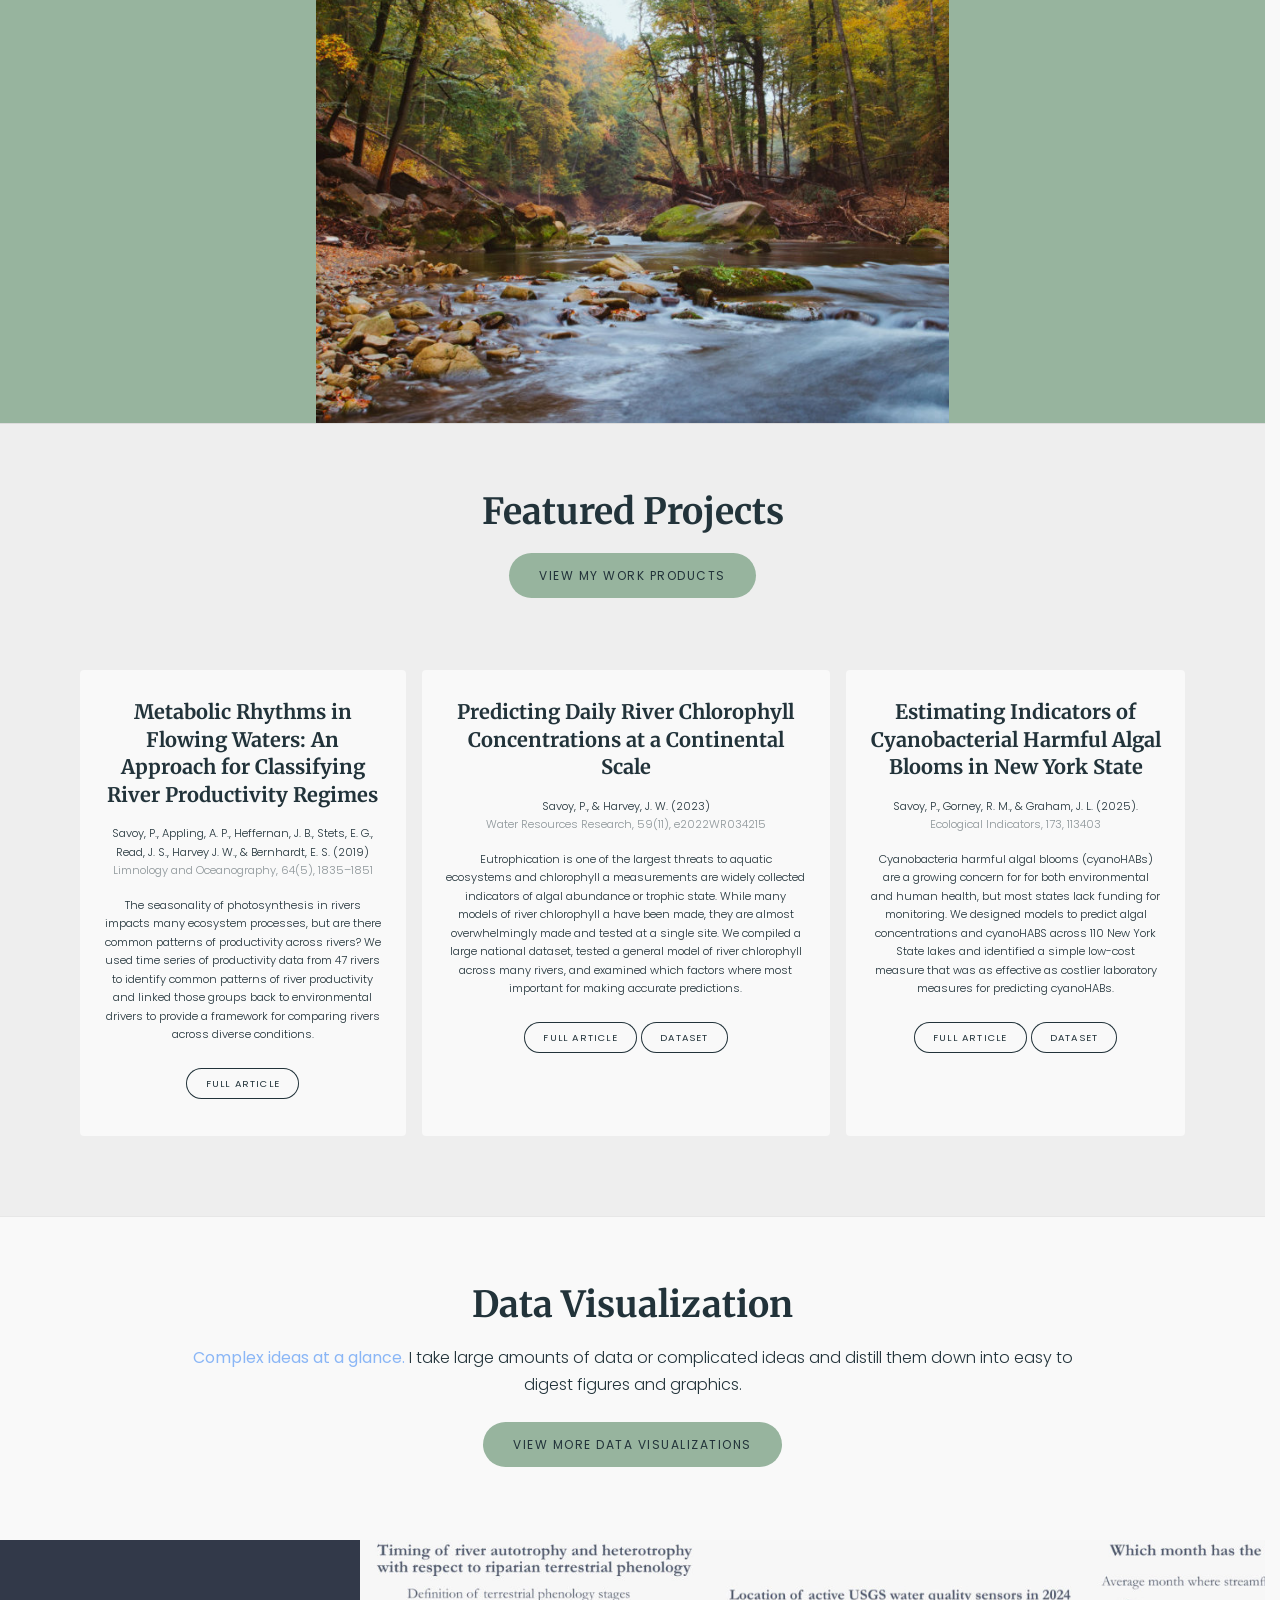
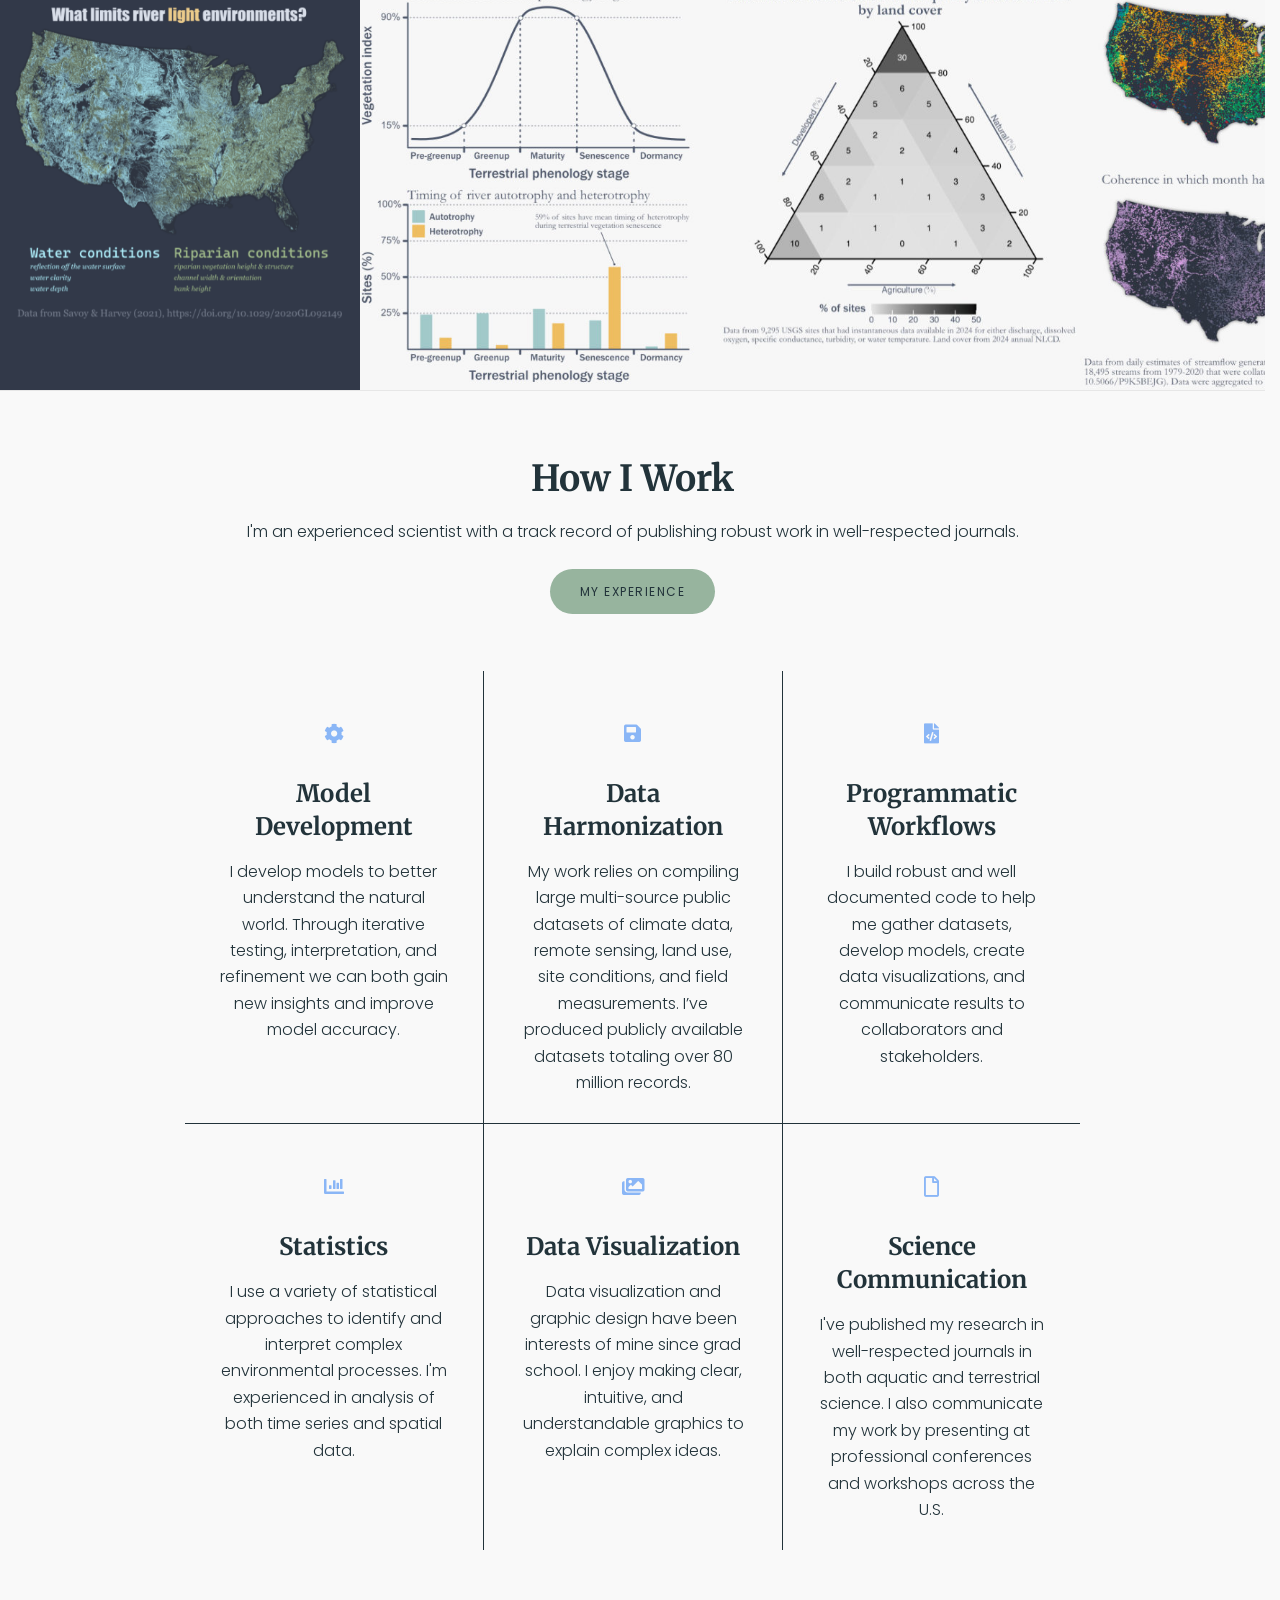
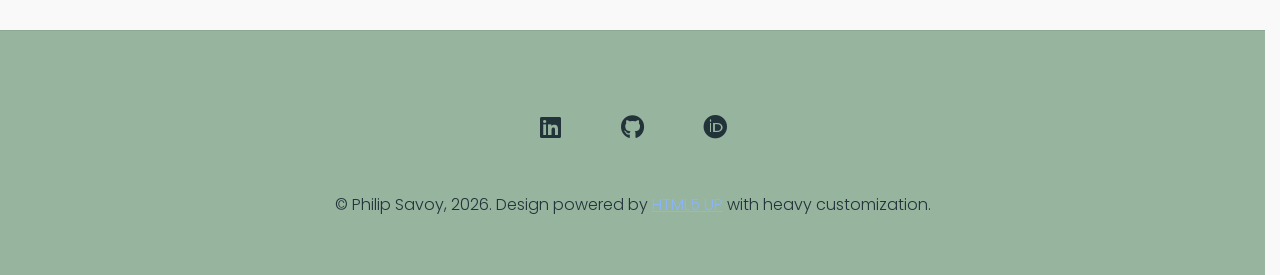
==== commit 2fdae222: "Cleaning up minor issues" ====
--- a/index.html
+++ b/index.html
@@ -248,6 +248,11 @@
 									<b style="color: var(--pal-accent);">Complex ideas at a glance.</b> I take large amounts of data or complicated ideas and distill them 
 									down into easy to digest figures and graphics.
 								</p>
+
+								<!-- Call to action -->
+									<ul class="actions stacked">
+										<li><a href="dataviz-gallery.html" class="button primary">View more data visualizations</a></li>
+									</ul>
 							</div>
 
 						<!-- Gallery -->
--- a/assets/css/main.css
+++ b/assets/css/main.css
@@ -441,6 +441,286 @@
 
 }
 
+/* ========== FIGURE GALLERY ========== */
+img {
+	max-inline-size: 100%;
+}
+
+/* Figure gallery wrapper */
+.dataviz-gallery-wrapper {
+	background: var(--pal-background-shade);
+
+	/* Use whichever works best for you */
+	min-block-size: 100vh;
+	/* min-block-size: 100dvh; */
+	/* min-block-size: 100svh; */
+	padding: 0rem 4rem 0rem 4rem; /*top, right, bottom, left*/
+}
+
+/* This may be unnessecary */
+.dataviz-gallery-container {
+	grid-column: main;
+	padding: 1.25rem;
+}
+
+/* Figure Gallery Grid */
+.dataviz-gallery {
+	display: grid;
+	grid-template-columns: repeat(auto-fit, minmax(min(12rem, 100%), 1fr));
+	/* grid-auto-rows: 6rem;  */
+	/* grid-auto-columns: 12.5rem; */
+	grid-auto-flow: dense;
+	gap: 1.25rem;
+}
+
+/* .dataviz-gallery figure {
+	container: figure / inline-size;
+	overflow: hidden;
+	display: grid;
+	grid-template-columns: minmax(0, 1fr);
+	grid-template-rows: minmax(0, 1fr);
+} */
+
+.dataviz-gallery img {
+/* 	inline-size: 100%;
+	block-size: 100%; */
+	width: 100%;
+	height: 100%;
+	object-fit: cover;
+	grid-area: 1 / 1 / -1 / -1;
+	transition: scale 1s ease-in-out;
+	border-radius: 4px;
+}
+
+.dataviz-image {
+	position: relative;
+	object-fit: cover;
+	align-items: center;
+}
+
+/* Bento image grid sizes */
+.dataviz-image.w1-h1{
+  grid-area: span 1 / span 1;
+}
+
+.dataviz-image.w2-h1 {
+  grid-column: span 2;
+}
+
+.dataviz-image.w1-h2 {
+  grid-row: span 2; 
+}
+
+.dataviz-image.w2-h2 {
+  grid-area: span 2 / span 2;
+}
+
+/*  Figure gallery image caption */
+.dataviz-caption {
+	grid-area: 1 / 1 / -1 / -1;
+	z-index: 1;
+	width: 100%;
+	height: 100%;
+	top: 0;
+	left: 0;
+	position: absolute;
+	background: rgba(0, 0, 0, 0.6);
+	color: #fff;
+	display: flex;
+	flex-direction: column;
+	align-items: center;
+	padding: 2rem;
+	opacity: 0;
+	-moz-transition: opacity 0.2s ease-in-out;
+	-webkit-transition: opacity 0.2s ease-in-out;
+	-ms-transition: opacity 0.2s ease-in-out;
+	transition: opacity 0.2s ease-in-out;
+	cursor: pointer;
+	border-radius: 4px;
+}
+
+/* Figure gallery image caption text styling */
+.dataviz-caption h3 {
+	font-size: 1rem;
+	margin-bottom: 0.25rem;
+	color: #fff;
+}
+
+.dataviz-caption p {
+	margin-left: 0rem;
+	margin-right: 0rem;
+	color: #fff;
+	line-height: 1rem;
+	font-size: 0.8rem;
+}
+
+/* Display image caption on hover */
+.dataviz-caption:hover {
+	opacity: 1;
+}
+
+/* "button" */
+.dataviz-more {
+	border: 0;
+	cursor: pointer;
+	display: inline-block;
+	font-weight: 400;
+	letter-spacing: 0.125em;
+	text-align: center;
+	text-decoration: none;
+	text-transform: uppercase;
+	white-space: nowrap;
+	max-width: 20rem;
+	text-overflow: ellipsis;
+	overflow: hidden;
+	font-size: 0.6rem;
+	height: 3.325em;
+	min-height: 3.325em;
+	line-height: 3.325em;
+	border-radius: 3.325em;
+	padding: 0 2em;
+	box-shadow: inset 0 0 0 1px #fff;
+	color: #fff;
+}
+
+/* media queries */
+/* improve on this at a future date */
+@media screen and (max-width: 1280px) {
+	/* Reduce padding */
+	.dataviz-gallery-wrapper {
+		padding: 0rem 2rem 0rem 2rem; /*top, right, bottom, left*/
+	}
+}
+
+@media screen and (max-width: 992px) {
+	/* Reduce padding */
+	.dataviz-gallery-wrapper {
+		padding: 0rem 2rem 0rem 2rem; /*top, right, bottom, left*/
+	}
+
+	/* Modify grid layout */
+	.dataviz-gallery {
+		grid-template-columns: 1fr;
+    grid-template-rows: auto;
+	}
+	
+	/* Reset grid-columns */
+	.dataviz-image.w1-h1{
+		grid-area: auto;
+	}
+
+	.dataviz-image.w2-h1 {
+		grid-column: auto;
+	}
+
+	.dataviz-image.w1-h2 {
+		grid-row: auto;
+	}
+
+	.dataviz-image.w2-h2 {
+		grid-area: auto;
+	}
+}
+
+/* ========== FIGURE GALLERY MODALS ========== */
+/* .dataviz-gallery-container img {
+	height: 25rem;
+} */
+
+/* modal */
+.dataviz-modal {
+	z-index: 100;
+	position: fixed;
+	top: 0;
+	left: 0;
+	min-height: 100vh;
+	width: 100%;
+	background: rgba(0, 0, 0, .8);
+	display: none;
+	align-items: center;
+	justify-content: center;
+}
+
+/* modal card */
+.dataviz-modal .modal-content {
+	display: none;
+	padding: 1rem;
+	text-align: center;
+	background: var(--pal-background);
+	position: relative;
+	margin: 2rem;
+	width: 30rem;
+	border-radius: 4px;
+	max-height: 100vh;
+	overflow-y: scroll;
+}
+
+.dataviz-modal .modal-content.active {
+	display: inline-block;
+	padding-left: 2rem;
+	padding-right: 2rem;
+}
+
+/* Prevent scrolling when modal is open, added and removed by JS */
+.modal-open {
+	overflow-y: hidden;
+}
+
+/* Image in modal card styling */
+.dataviz-modal .modal-content img {
+	width: auto;
+	padding: 1rem;
+	align-self: center;
+	/* height: 30rem; */
+	/* box-shadow: 0 0 0 1px black; */
+	filter: drop-shadow(rgba(0, 0, 0, 0.5) 0.25rem 0.25rem 4px);
+}
+
+/* Modal horizontal rule styling */
+.dataviz-modal .modal-content hr {
+	margin-bottom: 1rem;
+	margin-top: 0rem;
+	border-color: var(--pal-text);
+ 	border: 1;
+
+}
+
+/* x to close window */
+.dataviz-modal .modal-content .fa-times {
+	position: absolute;
+	top: 1rem;
+	right: 1.5rem;
+	cursor: pointer;
+	color: var(--pal-text);
+	font-size: 0.8rem;
+}
+
+/* hover effect for x to close window */
+.dataviz-modal .modal-content .fa-times:hover {
+	transform: rotate(90deg);
+}
+
+/* Adjust heading styles for modal content */
+.dataviz-modal .modal-content h3 {
+	margin-bottom: -0.1rem;
+} 
+
+.dataviz-modal .modal-content h5 {
+	margin-bottom: 0rem;
+	text-align: left;
+} 
+
+/* Modal paragraph styling */
+.dataviz-modal .modal-content p {
+	line-height: 1.5;
+
+	font-size: 0.8rem;
+	color: var(--pal-text);
+	text-align: left;
+	margin-bottom: 1rem;
+}
+
+
 /* ========== STORY BY HTML5 UP STYLING ========== */
 /*
 	Story by HTML5 UP
@@ -473,6 +753,7 @@
 body {
 	line-height: 1;
 	padding-top: 50px; /* account for navbar *ps*/
+	
 }
 
 ol, ul {
@@ -534,6 +815,7 @@
 
 	html {
 		box-sizing: border-box;
+		scrollbar-gutter: stable; /* Keep content position stable when removing scrollbar *ps*/
 	}
 
 	*, *:before, *:after {
@@ -774,7 +1056,7 @@
 	}
 
 	a {
-		color: #000000;
+		color: var(--pal-accent); /*ps*/
 	}
 
 		/* a:hover {
@@ -786,7 +1068,7 @@
 	}
 
 	h1, h2, h3, h4, h5, h6 {
-		color: var(--pal-text);
+		color: var(--pal-text); /*ps*/
 	}
 
 	blockquote {
